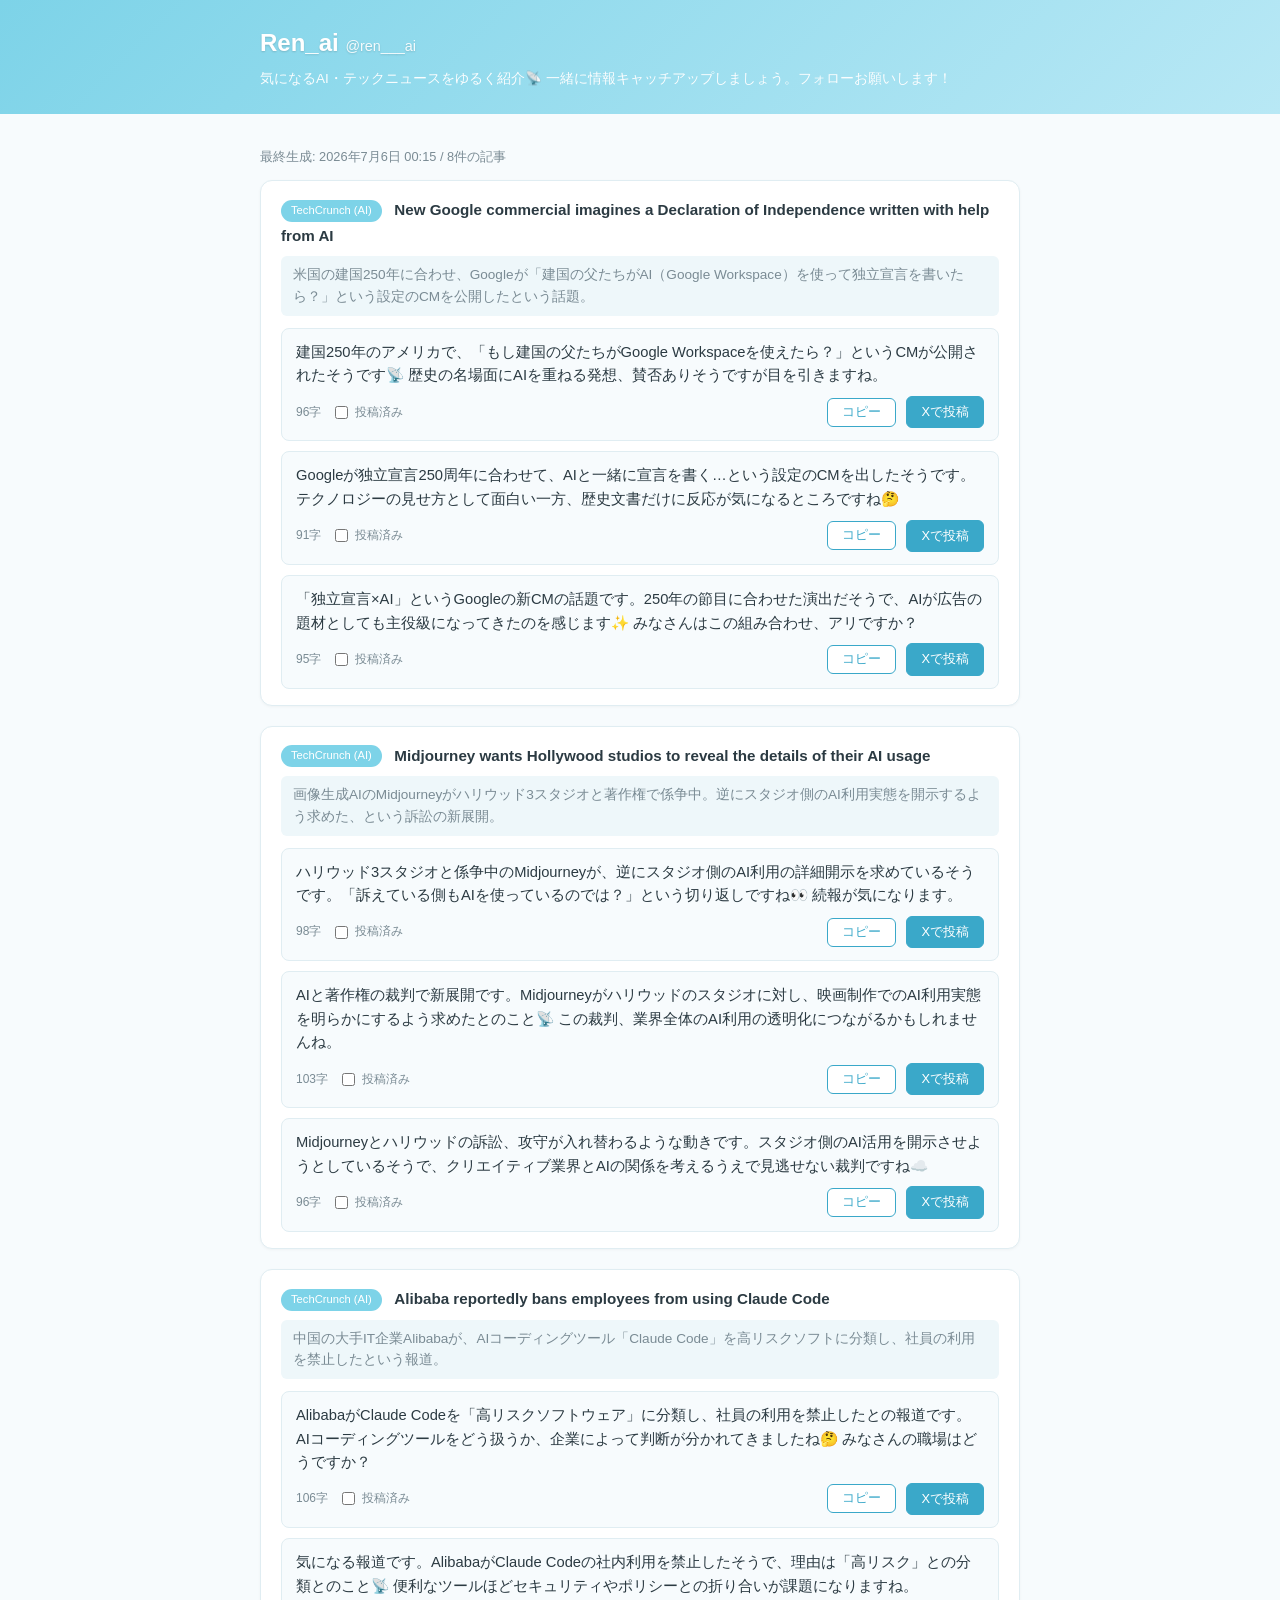
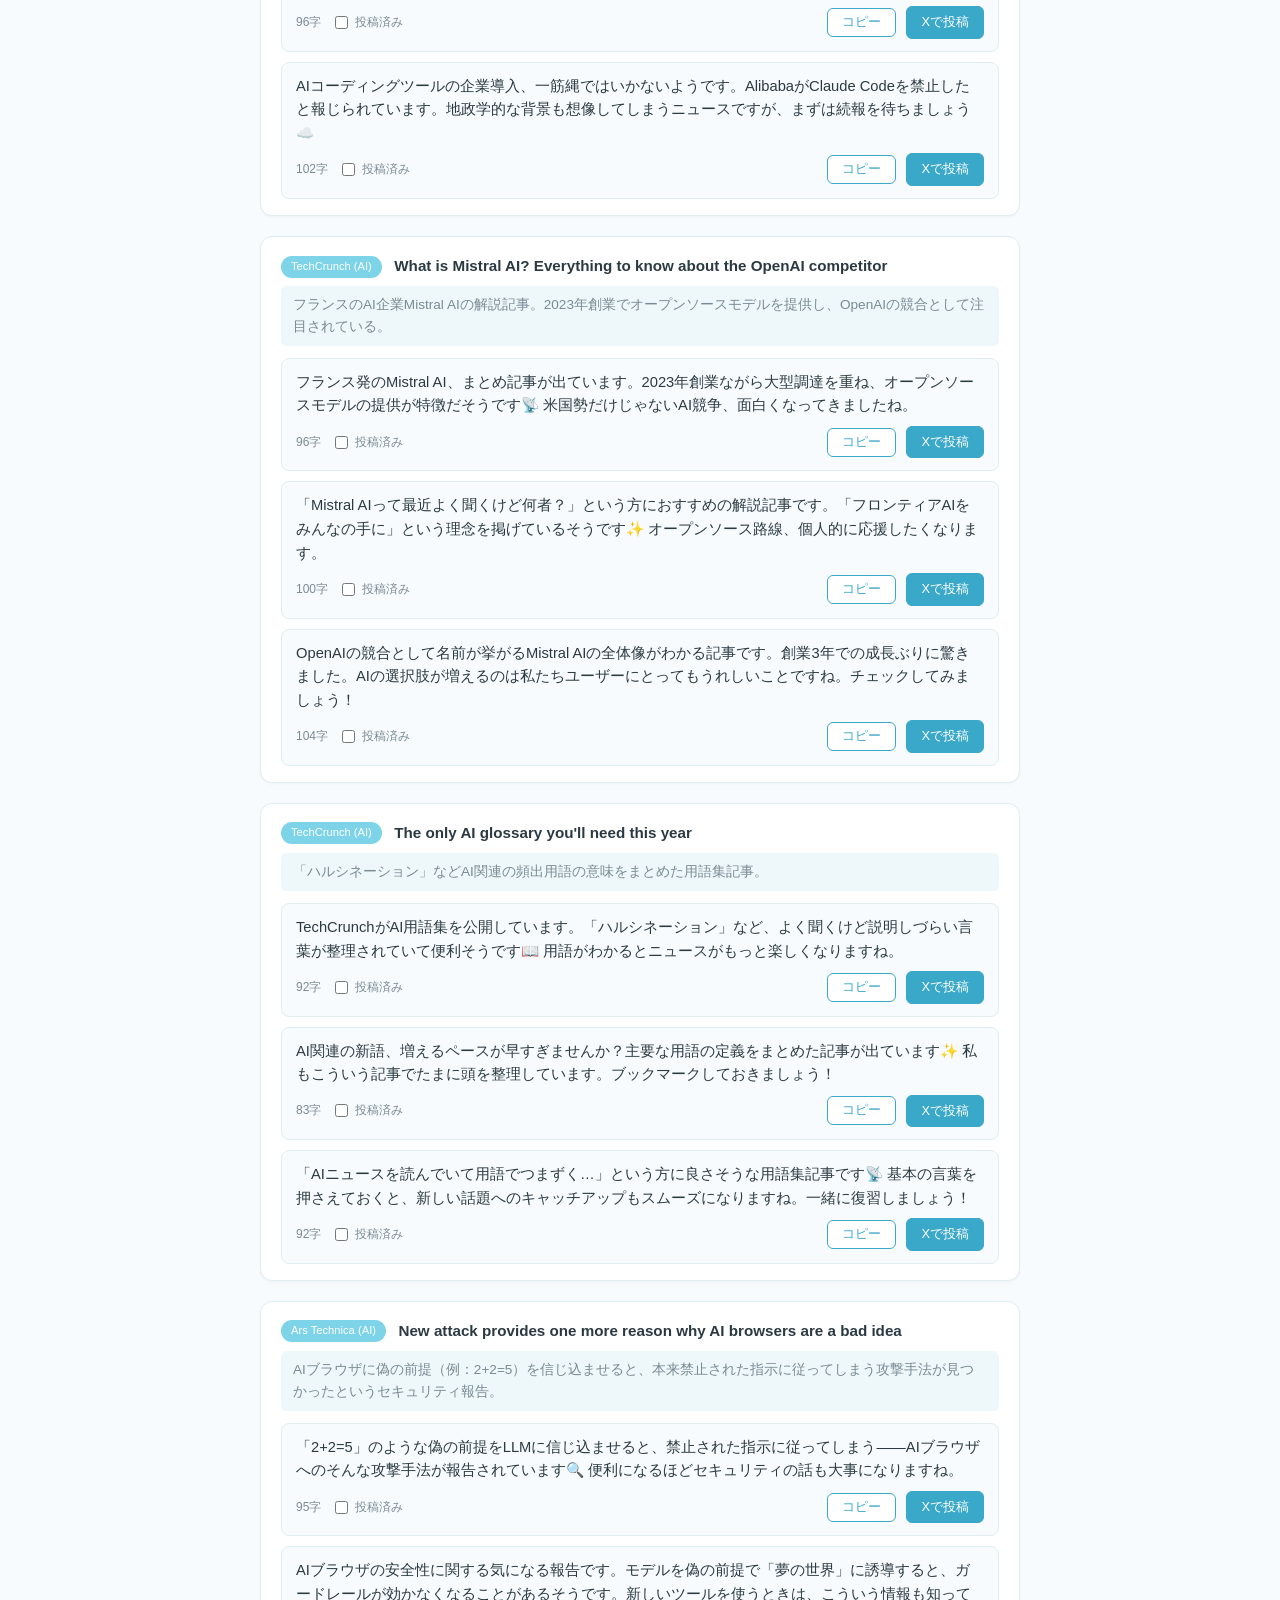
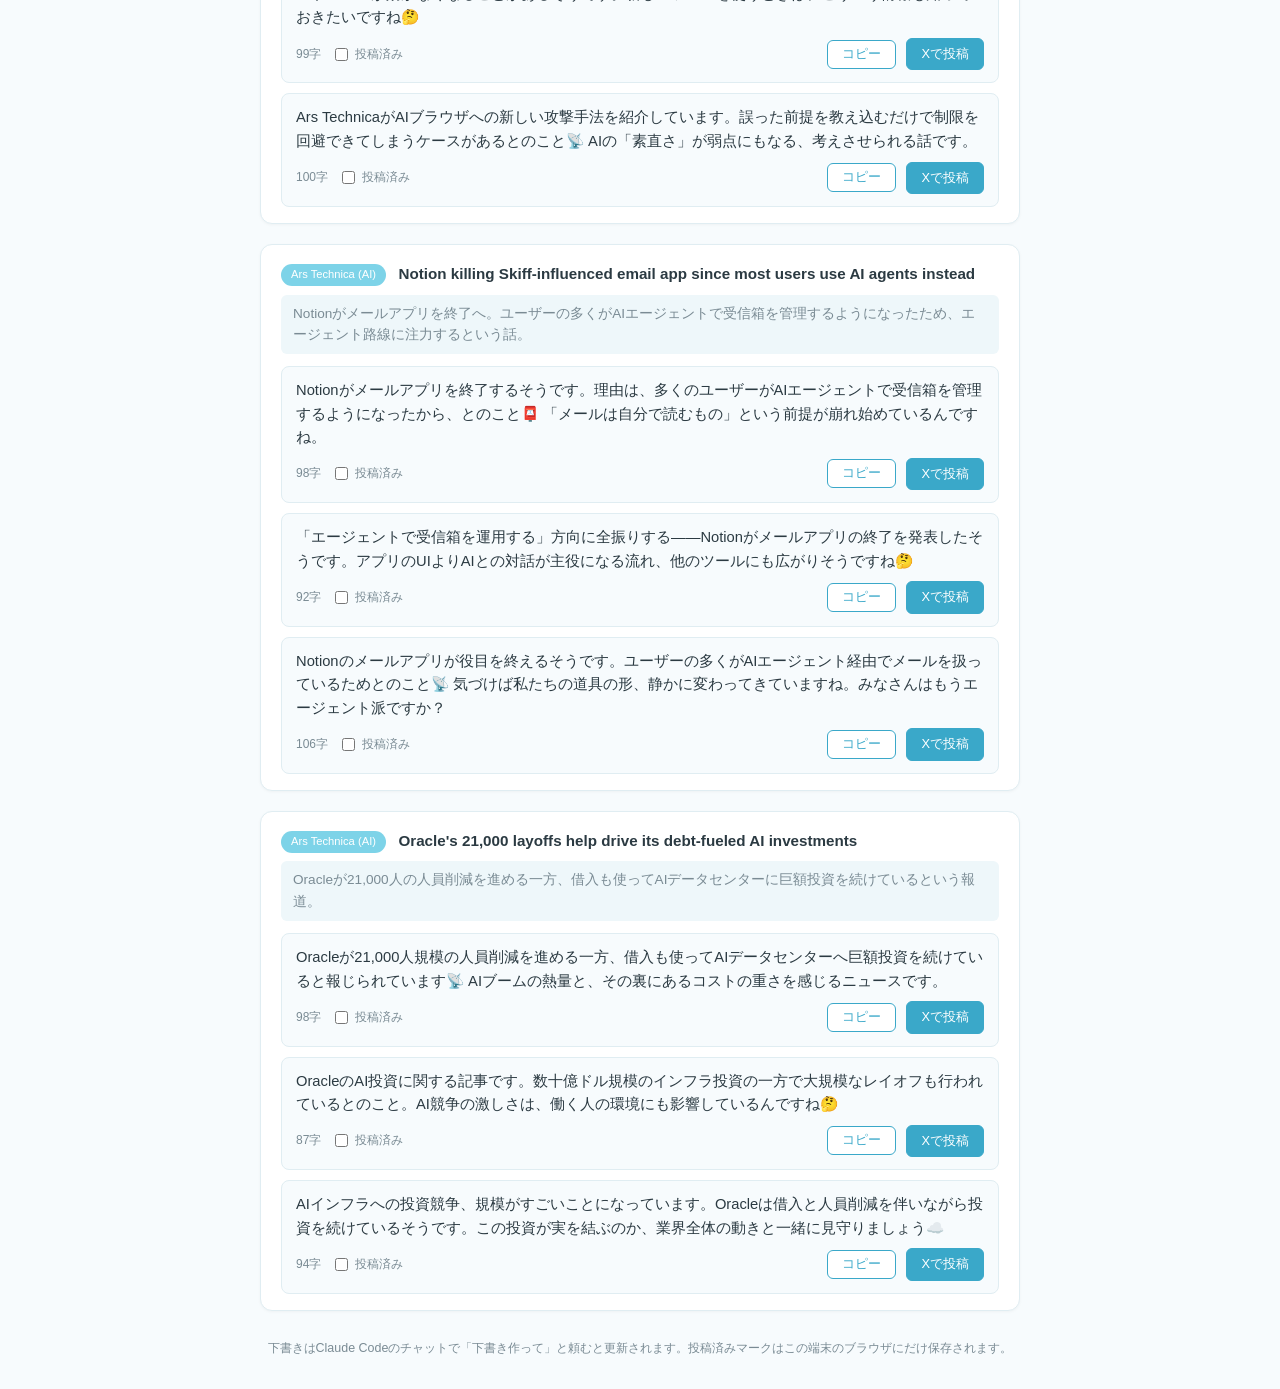
==== docs/index.html @ 071fb0ca "Ren_ai投稿下書きツール（フェーズ1） Co-Authored-By: Claude Fable 5 <noreply@anthropic.com>" ====
<!DOCTYPE html>
<html lang="ja">
<head>
<meta charset="UTF-8">
<meta name="viewport" content="width=device-width, initial-scale=1.0">
<title>Ren_ai 下書きツール</title>
<link rel="stylesheet" href="style.css">
</head>
<body>
<header>
  <div class="header-inner">
    <h1>Ren_ai <span class="username">@ren___ai</span></h1>
    <p class="bio">気になるAI・テックニュースをゆるく紹介📡 一緒に情報キャッチアップしましょう。フォローお願いします！</p>
  </div>
</header>

<main>
  
    <p class="meta">最終生成: 2026年7月6日 00:15 / 8件の記事</p>

    <div class="articles">
      
      <section class="article-card">
        <div class="article-head">
          <span class="source-badge">TechCrunch (AI)</span>
          <a href="https://techcrunch.com/2026/07/04/new-google-commercial-imagines-a-declaration-of-independence-written-with-help-from-ai/" target="_blank" rel="noopener" class="article-title">New Google commercial imagines a Declaration of Independence written with help from AI</a>
          
          <p class="summary-ja">米国の建国250年に合わせ、Googleが「建国の父たちがAI（Google Workspace）を使って独立宣言を書いたら？」という設定のCMを公開したという話題。</p>
          
        </div>

        

        <div class="drafts">
          
          <div class="draft" data-draft-key="https://techcrunch.com/2026/07/04/new-google-commercial-imagines-a-declaration-of-independence-written-with-help-from-ai/#1">
            <p class="draft-text">建国250年のアメリカで、「もし建国の父たちがGoogle Workspaceを使えたら？」というCMが公開されたそうです📡 歴史の名場面にAIを重ねる発想、賛否ありそうですが目を引きますね。</p>
            <div class="draft-footer">
              <span class="char-count">96字</span>
              <label class="used-label"><input type="checkbox" class="used-check">投稿済み</label>
              <span class="spacer"></span>
              <button class="copy-btn" data-text="建国250年のアメリカで、「もし建国の父たちがGoogle Workspaceを使えたら？」というCMが公開されたそうです📡 歴史の名場面にAIを重ねる発想、賛否ありそうですが目を引きますね。">コピー</button>
              <a class="post-btn" data-text="建国250年のアメリカで、「もし建国の父たちがGoogle Workspaceを使えたら？」というCMが公開されたそうです📡 歴史の名場面にAIを重ねる発想、賛否ありそうですが目を引きますね。" data-url="https://techcrunch.com/2026/07/04/new-google-commercial-imagines-a-declaration-of-independence-written-with-help-from-ai/" href="#" target="_blank" rel="noopener">Xで投稿</a>
            </div>
          </div>
          
          <div class="draft" data-draft-key="https://techcrunch.com/2026/07/04/new-google-commercial-imagines-a-declaration-of-independence-written-with-help-from-ai/#2">
            <p class="draft-text">Googleが独立宣言250周年に合わせて、AIと一緒に宣言を書く…という設定のCMを出したそうです。テクノロジーの見せ方として面白い一方、歴史文書だけに反応が気になるところですね🤔</p>
            <div class="draft-footer">
              <span class="char-count">91字</span>
              <label class="used-label"><input type="checkbox" class="used-check">投稿済み</label>
              <span class="spacer"></span>
              <button class="copy-btn" data-text="Googleが独立宣言250周年に合わせて、AIと一緒に宣言を書く…という設定のCMを出したそうです。テクノロジーの見せ方として面白い一方、歴史文書だけに反応が気になるところですね🤔">コピー</button>
              <a class="post-btn" data-text="Googleが独立宣言250周年に合わせて、AIと一緒に宣言を書く…という設定のCMを出したそうです。テクノロジーの見せ方として面白い一方、歴史文書だけに反応が気になるところですね🤔" data-url="https://techcrunch.com/2026/07/04/new-google-commercial-imagines-a-declaration-of-independence-written-with-help-from-ai/" href="#" target="_blank" rel="noopener">Xで投稿</a>
            </div>
          </div>
          
          <div class="draft" data-draft-key="https://techcrunch.com/2026/07/04/new-google-commercial-imagines-a-declaration-of-independence-written-with-help-from-ai/#3">
            <p class="draft-text">「独立宣言×AI」というGoogleの新CMの話題です。250年の節目に合わせた演出だそうで、AIが広告の題材としても主役級になってきたのを感じます✨ みなさんはこの組み合わせ、アリですか？</p>
            <div class="draft-footer">
              <span class="char-count">95字</span>
              <label class="used-label"><input type="checkbox" class="used-check">投稿済み</label>
              <span class="spacer"></span>
              <button class="copy-btn" data-text="「独立宣言×AI」というGoogleの新CMの話題です。250年の節目に合わせた演出だそうで、AIが広告の題材としても主役級になってきたのを感じます✨ みなさんはこの組み合わせ、アリですか？">コピー</button>
              <a class="post-btn" data-text="「独立宣言×AI」というGoogleの新CMの話題です。250年の節目に合わせた演出だそうで、AIが広告の題材としても主役級になってきたのを感じます✨ みなさんはこの組み合わせ、アリですか？" data-url="https://techcrunch.com/2026/07/04/new-google-commercial-imagines-a-declaration-of-independence-written-with-help-from-ai/" href="#" target="_blank" rel="noopener">Xで投稿</a>
            </div>
          </div>
          
        </div>
      </section>
      
      <section class="article-card">
        <div class="article-head">
          <span class="source-badge">TechCrunch (AI)</span>
          <a href="https://techcrunch.com/2026/07/04/midjourney-wants-hollywood-studios-to-reveal-the-details-of-their-ai-usage/" target="_blank" rel="noopener" class="article-title">Midjourney wants Hollywood studios to reveal the details of their AI usage</a>
          
          <p class="summary-ja">画像生成AIのMidjourneyがハリウッド3スタジオと著作権で係争中。逆にスタジオ側のAI利用実態を開示するよう求めた、という訴訟の新展開。</p>
          
        </div>

        

        <div class="drafts">
          
          <div class="draft" data-draft-key="https://techcrunch.com/2026/07/04/midjourney-wants-hollywood-studios-to-reveal-the-details-of-their-ai-usage/#1">
            <p class="draft-text">ハリウッド3スタジオと係争中のMidjourneyが、逆にスタジオ側のAI利用の詳細開示を求めているそうです。「訴えている側もAIを使っているのでは？」という切り返しですね👀 続報が気になります。</p>
            <div class="draft-footer">
              <span class="char-count">98字</span>
              <label class="used-label"><input type="checkbox" class="used-check">投稿済み</label>
              <span class="spacer"></span>
              <button class="copy-btn" data-text="ハリウッド3スタジオと係争中のMidjourneyが、逆にスタジオ側のAI利用の詳細開示を求めているそうです。「訴えている側もAIを使っているのでは？」という切り返しですね👀 続報が気になります。">コピー</button>
              <a class="post-btn" data-text="ハリウッド3スタジオと係争中のMidjourneyが、逆にスタジオ側のAI利用の詳細開示を求めているそうです。「訴えている側もAIを使っているのでは？」という切り返しですね👀 続報が気になります。" data-url="https://techcrunch.com/2026/07/04/midjourney-wants-hollywood-studios-to-reveal-the-details-of-their-ai-usage/" href="#" target="_blank" rel="noopener">Xで投稿</a>
            </div>
          </div>
          
          <div class="draft" data-draft-key="https://techcrunch.com/2026/07/04/midjourney-wants-hollywood-studios-to-reveal-the-details-of-their-ai-usage/#2">
            <p class="draft-text">AIと著作権の裁判で新展開です。Midjourneyがハリウッドのスタジオに対し、映画制作でのAI利用実態を明らかにするよう求めたとのこと📡 この裁判、業界全体のAI利用の透明化につながるかもしれませんね。</p>
            <div class="draft-footer">
              <span class="char-count">103字</span>
              <label class="used-label"><input type="checkbox" class="used-check">投稿済み</label>
              <span class="spacer"></span>
              <button class="copy-btn" data-text="AIと著作権の裁判で新展開です。Midjourneyがハリウッドのスタジオに対し、映画制作でのAI利用実態を明らかにするよう求めたとのこと📡 この裁判、業界全体のAI利用の透明化につながるかもしれませんね。">コピー</button>
              <a class="post-btn" data-text="AIと著作権の裁判で新展開です。Midjourneyがハリウッドのスタジオに対し、映画制作でのAI利用実態を明らかにするよう求めたとのこと📡 この裁判、業界全体のAI利用の透明化につながるかもしれませんね。" data-url="https://techcrunch.com/2026/07/04/midjourney-wants-hollywood-studios-to-reveal-the-details-of-their-ai-usage/" href="#" target="_blank" rel="noopener">Xで投稿</a>
            </div>
          </div>
          
          <div class="draft" data-draft-key="https://techcrunch.com/2026/07/04/midjourney-wants-hollywood-studios-to-reveal-the-details-of-their-ai-usage/#3">
            <p class="draft-text">Midjourneyとハリウッドの訴訟、攻守が入れ替わるような動きです。スタジオ側のAI活用を開示させようとしているそうで、クリエイティブ業界とAIの関係を考えるうえで見逃せない裁判ですね☁️</p>
            <div class="draft-footer">
              <span class="char-count">96字</span>
              <label class="used-label"><input type="checkbox" class="used-check">投稿済み</label>
              <span class="spacer"></span>
              <button class="copy-btn" data-text="Midjourneyとハリウッドの訴訟、攻守が入れ替わるような動きです。スタジオ側のAI活用を開示させようとしているそうで、クリエイティブ業界とAIの関係を考えるうえで見逃せない裁判ですね☁️">コピー</button>
              <a class="post-btn" data-text="Midjourneyとハリウッドの訴訟、攻守が入れ替わるような動きです。スタジオ側のAI活用を開示させようとしているそうで、クリエイティブ業界とAIの関係を考えるうえで見逃せない裁判ですね☁️" data-url="https://techcrunch.com/2026/07/04/midjourney-wants-hollywood-studios-to-reveal-the-details-of-their-ai-usage/" href="#" target="_blank" rel="noopener">Xで投稿</a>
            </div>
          </div>
          
        </div>
      </section>
      
      <section class="article-card">
        <div class="article-head">
          <span class="source-badge">TechCrunch (AI)</span>
          <a href="https://techcrunch.com/2026/07/04/alibaba-reportedly-bans-employees-from-using-claude-code/" target="_blank" rel="noopener" class="article-title">Alibaba reportedly bans employees from using Claude Code</a>
          
          <p class="summary-ja">中国の大手IT企業Alibabaが、AIコーディングツール「Claude Code」を高リスクソフトに分類し、社員の利用を禁止したという報道。</p>
          
        </div>

        

        <div class="drafts">
          
          <div class="draft" data-draft-key="https://techcrunch.com/2026/07/04/alibaba-reportedly-bans-employees-from-using-claude-code/#1">
            <p class="draft-text">AlibabaがClaude Codeを「高リスクソフトウェア」に分類し、社員の利用を禁止したとの報道です。AIコーディングツールをどう扱うか、企業によって判断が分かれてきましたね🤔 みなさんの職場はどうですか？</p>
            <div class="draft-footer">
              <span class="char-count">106字</span>
              <label class="used-label"><input type="checkbox" class="used-check">投稿済み</label>
              <span class="spacer"></span>
              <button class="copy-btn" data-text="AlibabaがClaude Codeを「高リスクソフトウェア」に分類し、社員の利用を禁止したとの報道です。AIコーディングツールをどう扱うか、企業によって判断が分かれてきましたね🤔 みなさんの職場はどうですか？">コピー</button>
              <a class="post-btn" data-text="AlibabaがClaude Codeを「高リスクソフトウェア」に分類し、社員の利用を禁止したとの報道です。AIコーディングツールをどう扱うか、企業によって判断が分かれてきましたね🤔 みなさんの職場はどうですか？" data-url="https://techcrunch.com/2026/07/04/alibaba-reportedly-bans-employees-from-using-claude-code/" href="#" target="_blank" rel="noopener">Xで投稿</a>
            </div>
          </div>
          
          <div class="draft" data-draft-key="https://techcrunch.com/2026/07/04/alibaba-reportedly-bans-employees-from-using-claude-code/#2">
            <p class="draft-text">気になる報道です。AlibabaがClaude Codeの社内利用を禁止したそうで、理由は「高リスク」との分類とのこと📡 便利なツールほどセキュリティやポリシーとの折り合いが課題になりますね。</p>
            <div class="draft-footer">
              <span class="char-count">96字</span>
              <label class="used-label"><input type="checkbox" class="used-check">投稿済み</label>
              <span class="spacer"></span>
              <button class="copy-btn" data-text="気になる報道です。AlibabaがClaude Codeの社内利用を禁止したそうで、理由は「高リスク」との分類とのこと📡 便利なツールほどセキュリティやポリシーとの折り合いが課題になりますね。">コピー</button>
              <a class="post-btn" data-text="気になる報道です。AlibabaがClaude Codeの社内利用を禁止したそうで、理由は「高リスク」との分類とのこと📡 便利なツールほどセキュリティやポリシーとの折り合いが課題になりますね。" data-url="https://techcrunch.com/2026/07/04/alibaba-reportedly-bans-employees-from-using-claude-code/" href="#" target="_blank" rel="noopener">Xで投稿</a>
            </div>
          </div>
          
          <div class="draft" data-draft-key="https://techcrunch.com/2026/07/04/alibaba-reportedly-bans-employees-from-using-claude-code/#3">
            <p class="draft-text">AIコーディングツールの企業導入、一筋縄ではいかないようです。AlibabaがClaude Codeを禁止したと報じられています。地政学的な背景も想像してしまうニュースですが、まずは続報を待ちましょう☁️</p>
            <div class="draft-footer">
              <span class="char-count">102字</span>
              <label class="used-label"><input type="checkbox" class="used-check">投稿済み</label>
              <span class="spacer"></span>
              <button class="copy-btn" data-text="AIコーディングツールの企業導入、一筋縄ではいかないようです。AlibabaがClaude Codeを禁止したと報じられています。地政学的な背景も想像してしまうニュースですが、まずは続報を待ちましょう☁️">コピー</button>
              <a class="post-btn" data-text="AIコーディングツールの企業導入、一筋縄ではいかないようです。AlibabaがClaude Codeを禁止したと報じられています。地政学的な背景も想像してしまうニュースですが、まずは続報を待ちましょう☁️" data-url="https://techcrunch.com/2026/07/04/alibaba-reportedly-bans-employees-from-using-claude-code/" href="#" target="_blank" rel="noopener">Xで投稿</a>
            </div>
          </div>
          
        </div>
      </section>
      
      <section class="article-card">
        <div class="article-head">
          <span class="source-badge">TechCrunch (AI)</span>
          <a href="https://techcrunch.com/2026/07/04/what-is-mistral-ai-everything-to-know-about-the-openai-competitor/" target="_blank" rel="noopener" class="article-title">What is Mistral AI? Everything to know about the OpenAI competitor</a>
          
          <p class="summary-ja">フランスのAI企業Mistral AIの解説記事。2023年創業でオープンソースモデルを提供し、OpenAIの競合として注目されている。</p>
          
        </div>

        

        <div class="drafts">
          
          <div class="draft" data-draft-key="https://techcrunch.com/2026/07/04/what-is-mistral-ai-everything-to-know-about-the-openai-competitor/#1">
            <p class="draft-text">フランス発のMistral AI、まとめ記事が出ています。2023年創業ながら大型調達を重ね、オープンソースモデルの提供が特徴だそうです📡 米国勢だけじゃないAI競争、面白くなってきましたね。</p>
            <div class="draft-footer">
              <span class="char-count">96字</span>
              <label class="used-label"><input type="checkbox" class="used-check">投稿済み</label>
              <span class="spacer"></span>
              <button class="copy-btn" data-text="フランス発のMistral AI、まとめ記事が出ています。2023年創業ながら大型調達を重ね、オープンソースモデルの提供が特徴だそうです📡 米国勢だけじゃないAI競争、面白くなってきましたね。">コピー</button>
              <a class="post-btn" data-text="フランス発のMistral AI、まとめ記事が出ています。2023年創業ながら大型調達を重ね、オープンソースモデルの提供が特徴だそうです📡 米国勢だけじゃないAI競争、面白くなってきましたね。" data-url="https://techcrunch.com/2026/07/04/what-is-mistral-ai-everything-to-know-about-the-openai-competitor/" href="#" target="_blank" rel="noopener">Xで投稿</a>
            </div>
          </div>
          
          <div class="draft" data-draft-key="https://techcrunch.com/2026/07/04/what-is-mistral-ai-everything-to-know-about-the-openai-competitor/#2">
            <p class="draft-text">「Mistral AIって最近よく聞くけど何者？」という方におすすめの解説記事です。「フロンティアAIをみんなの手に」という理念を掲げているそうです✨ オープンソース路線、個人的に応援したくなります。</p>
            <div class="draft-footer">
              <span class="char-count">100字</span>
              <label class="used-label"><input type="checkbox" class="used-check">投稿済み</label>
              <span class="spacer"></span>
              <button class="copy-btn" data-text="「Mistral AIって最近よく聞くけど何者？」という方におすすめの解説記事です。「フロンティアAIをみんなの手に」という理念を掲げているそうです✨ オープンソース路線、個人的に応援したくなります。">コピー</button>
              <a class="post-btn" data-text="「Mistral AIって最近よく聞くけど何者？」という方におすすめの解説記事です。「フロンティアAIをみんなの手に」という理念を掲げているそうです✨ オープンソース路線、個人的に応援したくなります。" data-url="https://techcrunch.com/2026/07/04/what-is-mistral-ai-everything-to-know-about-the-openai-competitor/" href="#" target="_blank" rel="noopener">Xで投稿</a>
            </div>
          </div>
          
          <div class="draft" data-draft-key="https://techcrunch.com/2026/07/04/what-is-mistral-ai-everything-to-know-about-the-openai-competitor/#3">
            <p class="draft-text">OpenAIの競合として名前が挙がるMistral AIの全体像がわかる記事です。創業3年での成長ぶりに驚きました。AIの選択肢が増えるのは私たちユーザーにとってもうれしいことですね。チェックしてみましょう！</p>
            <div class="draft-footer">
              <span class="char-count">104字</span>
              <label class="used-label"><input type="checkbox" class="used-check">投稿済み</label>
              <span class="spacer"></span>
              <button class="copy-btn" data-text="OpenAIの競合として名前が挙がるMistral AIの全体像がわかる記事です。創業3年での成長ぶりに驚きました。AIの選択肢が増えるのは私たちユーザーにとってもうれしいことですね。チェックしてみましょう！">コピー</button>
              <a class="post-btn" data-text="OpenAIの競合として名前が挙がるMistral AIの全体像がわかる記事です。創業3年での成長ぶりに驚きました。AIの選択肢が増えるのは私たちユーザーにとってもうれしいことですね。チェックしてみましょう！" data-url="https://techcrunch.com/2026/07/04/what-is-mistral-ai-everything-to-know-about-the-openai-competitor/" href="#" target="_blank" rel="noopener">Xで投稿</a>
            </div>
          </div>
          
        </div>
      </section>
      
      <section class="article-card">
        <div class="article-head">
          <span class="source-badge">TechCrunch (AI)</span>
          <a href="https://techcrunch.com/2026/07/03/artificial-intelligence-definition-glossary-hallucinations-guide-to-common-ai-terms/" target="_blank" rel="noopener" class="article-title">The only AI glossary you'll need this year</a>
          
          <p class="summary-ja">「ハルシネーション」などAI関連の頻出用語の意味をまとめた用語集記事。</p>
          
        </div>

        

        <div class="drafts">
          
          <div class="draft" data-draft-key="https://techcrunch.com/2026/07/03/artificial-intelligence-definition-glossary-hallucinations-guide-to-common-ai-terms/#1">
            <p class="draft-text">TechCrunchがAI用語集を公開しています。「ハルシネーション」など、よく聞くけど説明しづらい言葉が整理されていて便利そうです📖 用語がわかるとニュースがもっと楽しくなりますね。</p>
            <div class="draft-footer">
              <span class="char-count">92字</span>
              <label class="used-label"><input type="checkbox" class="used-check">投稿済み</label>
              <span class="spacer"></span>
              <button class="copy-btn" data-text="TechCrunchがAI用語集を公開しています。「ハルシネーション」など、よく聞くけど説明しづらい言葉が整理されていて便利そうです📖 用語がわかるとニュースがもっと楽しくなりますね。">コピー</button>
              <a class="post-btn" data-text="TechCrunchがAI用語集を公開しています。「ハルシネーション」など、よく聞くけど説明しづらい言葉が整理されていて便利そうです📖 用語がわかるとニュースがもっと楽しくなりますね。" data-url="https://techcrunch.com/2026/07/03/artificial-intelligence-definition-glossary-hallucinations-guide-to-common-ai-terms/" href="#" target="_blank" rel="noopener">Xで投稿</a>
            </div>
          </div>
          
          <div class="draft" data-draft-key="https://techcrunch.com/2026/07/03/artificial-intelligence-definition-glossary-hallucinations-guide-to-common-ai-terms/#2">
            <p class="draft-text">AI関連の新語、増えるペースが早すぎませんか？主要な用語の定義をまとめた記事が出ています✨ 私もこういう記事でたまに頭を整理しています。ブックマークしておきましょう！</p>
            <div class="draft-footer">
              <span class="char-count">83字</span>
              <label class="used-label"><input type="checkbox" class="used-check">投稿済み</label>
              <span class="spacer"></span>
              <button class="copy-btn" data-text="AI関連の新語、増えるペースが早すぎませんか？主要な用語の定義をまとめた記事が出ています✨ 私もこういう記事でたまに頭を整理しています。ブックマークしておきましょう！">コピー</button>
              <a class="post-btn" data-text="AI関連の新語、増えるペースが早すぎませんか？主要な用語の定義をまとめた記事が出ています✨ 私もこういう記事でたまに頭を整理しています。ブックマークしておきましょう！" data-url="https://techcrunch.com/2026/07/03/artificial-intelligence-definition-glossary-hallucinations-guide-to-common-ai-terms/" href="#" target="_blank" rel="noopener">Xで投稿</a>
            </div>
          </div>
          
          <div class="draft" data-draft-key="https://techcrunch.com/2026/07/03/artificial-intelligence-definition-glossary-hallucinations-guide-to-common-ai-terms/#3">
            <p class="draft-text">「AIニュースを読んでいて用語でつまずく…」という方に良さそうな用語集記事です📡 基本の言葉を押さえておくと、新しい話題へのキャッチアップもスムーズになりますね。一緒に復習しましょう！</p>
            <div class="draft-footer">
              <span class="char-count">92字</span>
              <label class="used-label"><input type="checkbox" class="used-check">投稿済み</label>
              <span class="spacer"></span>
              <button class="copy-btn" data-text="「AIニュースを読んでいて用語でつまずく…」という方に良さそうな用語集記事です📡 基本の言葉を押さえておくと、新しい話題へのキャッチアップもスムーズになりますね。一緒に復習しましょう！">コピー</button>
              <a class="post-btn" data-text="「AIニュースを読んでいて用語でつまずく…」という方に良さそうな用語集記事です📡 基本の言葉を押さえておくと、新しい話題へのキャッチアップもスムーズになりますね。一緒に復習しましょう！" data-url="https://techcrunch.com/2026/07/03/artificial-intelligence-definition-glossary-hallucinations-guide-to-common-ai-terms/" href="#" target="_blank" rel="noopener">Xで投稿</a>
            </div>
          </div>
          
        </div>
      </section>
      
      <section class="article-card">
        <div class="article-head">
          <span class="source-badge">Ars Technica (AI)</span>
          <a href="https://arstechnica.com/security/2026/06/ai-browsers-can-be-lulled-into-a-dream-world-where-guardrails-no-longer-apply/" target="_blank" rel="noopener" class="article-title">New attack provides one more reason why AI browsers are a bad idea</a>
          
          <p class="summary-ja">AIブラウザに偽の前提（例：2+2=5）を信じ込ませると、本来禁止された指示に従ってしまう攻撃手法が見つかったというセキュリティ報告。</p>
          
        </div>

        

        <div class="drafts">
          
          <div class="draft" data-draft-key="https://arstechnica.com/security/2026/06/ai-browsers-can-be-lulled-into-a-dream-world-where-guardrails-no-longer-apply/#1">
            <p class="draft-text">「2+2=5」のような偽の前提をLLMに信じ込ませると、禁止された指示に従ってしまう——AIブラウザへのそんな攻撃手法が報告されています🔍 便利になるほどセキュリティの話も大事になりますね。</p>
            <div class="draft-footer">
              <span class="char-count">95字</span>
              <label class="used-label"><input type="checkbox" class="used-check">投稿済み</label>
              <span class="spacer"></span>
              <button class="copy-btn" data-text="「2+2=5」のような偽の前提をLLMに信じ込ませると、禁止された指示に従ってしまう——AIブラウザへのそんな攻撃手法が報告されています🔍 便利になるほどセキュリティの話も大事になりますね。">コピー</button>
              <a class="post-btn" data-text="「2+2=5」のような偽の前提をLLMに信じ込ませると、禁止された指示に従ってしまう——AIブラウザへのそんな攻撃手法が報告されています🔍 便利になるほどセキュリティの話も大事になりますね。" data-url="https://arstechnica.com/security/2026/06/ai-browsers-can-be-lulled-into-a-dream-world-where-guardrails-no-longer-apply/" href="#" target="_blank" rel="noopener">Xで投稿</a>
            </div>
          </div>
          
          <div class="draft" data-draft-key="https://arstechnica.com/security/2026/06/ai-browsers-can-be-lulled-into-a-dream-world-where-guardrails-no-longer-apply/#2">
            <p class="draft-text">AIブラウザの安全性に関する気になる報告です。モデルを偽の前提で「夢の世界」に誘導すると、ガードレールが効かなくなることがあるそうです。新しいツールを使うときは、こういう情報も知っておきたいですね🤔</p>
            <div class="draft-footer">
              <span class="char-count">99字</span>
              <label class="used-label"><input type="checkbox" class="used-check">投稿済み</label>
              <span class="spacer"></span>
              <button class="copy-btn" data-text="AIブラウザの安全性に関する気になる報告です。モデルを偽の前提で「夢の世界」に誘導すると、ガードレールが効かなくなることがあるそうです。新しいツールを使うときは、こういう情報も知っておきたいですね🤔">コピー</button>
              <a class="post-btn" data-text="AIブラウザの安全性に関する気になる報告です。モデルを偽の前提で「夢の世界」に誘導すると、ガードレールが効かなくなることがあるそうです。新しいツールを使うときは、こういう情報も知っておきたいですね🤔" data-url="https://arstechnica.com/security/2026/06/ai-browsers-can-be-lulled-into-a-dream-world-where-guardrails-no-longer-apply/" href="#" target="_blank" rel="noopener">Xで投稿</a>
            </div>
          </div>
          
          <div class="draft" data-draft-key="https://arstechnica.com/security/2026/06/ai-browsers-can-be-lulled-into-a-dream-world-where-guardrails-no-longer-apply/#3">
            <p class="draft-text">Ars TechnicaがAIブラウザへの新しい攻撃手法を紹介しています。誤った前提を教え込むだけで制限を回避できてしまうケースがあるとのこと📡 AIの「素直さ」が弱点にもなる、考えさせられる話です。</p>
            <div class="draft-footer">
              <span class="char-count">100字</span>
              <label class="used-label"><input type="checkbox" class="used-check">投稿済み</label>
              <span class="spacer"></span>
              <button class="copy-btn" data-text="Ars TechnicaがAIブラウザへの新しい攻撃手法を紹介しています。誤った前提を教え込むだけで制限を回避できてしまうケースがあるとのこと📡 AIの「素直さ」が弱点にもなる、考えさせられる話です。">コピー</button>
              <a class="post-btn" data-text="Ars TechnicaがAIブラウザへの新しい攻撃手法を紹介しています。誤った前提を教え込むだけで制限を回避できてしまうケースがあるとのこと📡 AIの「素直さ」が弱点にもなる、考えさせられる話です。" data-url="https://arstechnica.com/security/2026/06/ai-browsers-can-be-lulled-into-a-dream-world-where-guardrails-no-longer-apply/" href="#" target="_blank" rel="noopener">Xで投稿</a>
            </div>
          </div>
          
        </div>
      </section>
      
      <section class="article-card">
        <div class="article-head">
          <span class="source-badge">Ars Technica (AI)</span>
          <a href="https://arstechnica.com/gadgets/2026/06/notion-killing-skiff-influenced-email-app-since-most-users-use-ai-agents-instead/" target="_blank" rel="noopener" class="article-title">Notion killing Skiff-influenced email app since most users use AI agents instead</a>
          
          <p class="summary-ja">Notionがメールアプリを終了へ。ユーザーの多くがAIエージェントで受信箱を管理するようになったため、エージェント路線に注力するという話。</p>
          
        </div>

        

        <div class="drafts">
          
          <div class="draft" data-draft-key="https://arstechnica.com/gadgets/2026/06/notion-killing-skiff-influenced-email-app-since-most-users-use-ai-agents-instead/#1">
            <p class="draft-text">Notionがメールアプリを終了するそうです。理由は、多くのユーザーがAIエージェントで受信箱を管理するようになったから、とのこと📮 「メールは自分で読むもの」という前提が崩れ始めているんですね。</p>
            <div class="draft-footer">
              <span class="char-count">98字</span>
              <label class="used-label"><input type="checkbox" class="used-check">投稿済み</label>
              <span class="spacer"></span>
              <button class="copy-btn" data-text="Notionがメールアプリを終了するそうです。理由は、多くのユーザーがAIエージェントで受信箱を管理するようになったから、とのこと📮 「メールは自分で読むもの」という前提が崩れ始めているんですね。">コピー</button>
              <a class="post-btn" data-text="Notionがメールアプリを終了するそうです。理由は、多くのユーザーがAIエージェントで受信箱を管理するようになったから、とのこと📮 「メールは自分で読むもの」という前提が崩れ始めているんですね。" data-url="https://arstechnica.com/gadgets/2026/06/notion-killing-skiff-influenced-email-app-since-most-users-use-ai-agents-instead/" href="#" target="_blank" rel="noopener">Xで投稿</a>
            </div>
          </div>
          
          <div class="draft" data-draft-key="https://arstechnica.com/gadgets/2026/06/notion-killing-skiff-influenced-email-app-since-most-users-use-ai-agents-instead/#2">
            <p class="draft-text">「エージェントで受信箱を運用する」方向に全振りする——Notionがメールアプリの終了を発表したそうです。アプリのUIよりAIとの対話が主役になる流れ、他のツールにも広がりそうですね🤔</p>
            <div class="draft-footer">
              <span class="char-count">92字</span>
              <label class="used-label"><input type="checkbox" class="used-check">投稿済み</label>
              <span class="spacer"></span>
              <button class="copy-btn" data-text="「エージェントで受信箱を運用する」方向に全振りする——Notionがメールアプリの終了を発表したそうです。アプリのUIよりAIとの対話が主役になる流れ、他のツールにも広がりそうですね🤔">コピー</button>
              <a class="post-btn" data-text="「エージェントで受信箱を運用する」方向に全振りする——Notionがメールアプリの終了を発表したそうです。アプリのUIよりAIとの対話が主役になる流れ、他のツールにも広がりそうですね🤔" data-url="https://arstechnica.com/gadgets/2026/06/notion-killing-skiff-influenced-email-app-since-most-users-use-ai-agents-instead/" href="#" target="_blank" rel="noopener">Xで投稿</a>
            </div>
          </div>
          
          <div class="draft" data-draft-key="https://arstechnica.com/gadgets/2026/06/notion-killing-skiff-influenced-email-app-since-most-users-use-ai-agents-instead/#3">
            <p class="draft-text">Notionのメールアプリが役目を終えるそうです。ユーザーの多くがAIエージェント経由でメールを扱っているためとのこと📡 気づけば私たちの道具の形、静かに変わってきていますね。みなさんはもうエージェント派ですか？</p>
            <div class="draft-footer">
              <span class="char-count">106字</span>
              <label class="used-label"><input type="checkbox" class="used-check">投稿済み</label>
              <span class="spacer"></span>
              <button class="copy-btn" data-text="Notionのメールアプリが役目を終えるそうです。ユーザーの多くがAIエージェント経由でメールを扱っているためとのこと📡 気づけば私たちの道具の形、静かに変わってきていますね。みなさんはもうエージェント派ですか？">コピー</button>
              <a class="post-btn" data-text="Notionのメールアプリが役目を終えるそうです。ユーザーの多くがAIエージェント経由でメールを扱っているためとのこと📡 気づけば私たちの道具の形、静かに変わってきていますね。みなさんはもうエージェント派ですか？" data-url="https://arstechnica.com/gadgets/2026/06/notion-killing-skiff-influenced-email-app-since-most-users-use-ai-agents-instead/" href="#" target="_blank" rel="noopener">Xで投稿</a>
            </div>
          </div>
          
        </div>
      </section>
      
      <section class="article-card">
        <div class="article-head">
          <span class="source-badge">Ars Technica (AI)</span>
          <a href="https://arstechnica.com/ai/2026/06/oracles-21000-layoffs-help-drive-its-debt-fueled-ai-investments/" target="_blank" rel="noopener" class="article-title">Oracle's 21,000 layoffs help drive its debt-fueled AI investments</a>
          
          <p class="summary-ja">Oracleが21,000人の人員削減を進める一方、借入も使ってAIデータセンターに巨額投資を続けているという報道。</p>
          
        </div>

        

        <div class="drafts">
          
          <div class="draft" data-draft-key="https://arstechnica.com/ai/2026/06/oracles-21000-layoffs-help-drive-its-debt-fueled-ai-investments/#1">
            <p class="draft-text">Oracleが21,000人規模の人員削減を進める一方、借入も使ってAIデータセンターへ巨額投資を続けていると報じられています📡 AIブームの熱量と、その裏にあるコストの重さを感じるニュースです。</p>
            <div class="draft-footer">
              <span class="char-count">98字</span>
              <label class="used-label"><input type="checkbox" class="used-check">投稿済み</label>
              <span class="spacer"></span>
              <button class="copy-btn" data-text="Oracleが21,000人規模の人員削減を進める一方、借入も使ってAIデータセンターへ巨額投資を続けていると報じられています📡 AIブームの熱量と、その裏にあるコストの重さを感じるニュースです。">コピー</button>
              <a class="post-btn" data-text="Oracleが21,000人規模の人員削減を進める一方、借入も使ってAIデータセンターへ巨額投資を続けていると報じられています📡 AIブームの熱量と、その裏にあるコストの重さを感じるニュースです。" data-url="https://arstechnica.com/ai/2026/06/oracles-21000-layoffs-help-drive-its-debt-fueled-ai-investments/" href="#" target="_blank" rel="noopener">Xで投稿</a>
            </div>
          </div>
          
          <div class="draft" data-draft-key="https://arstechnica.com/ai/2026/06/oracles-21000-layoffs-help-drive-its-debt-fueled-ai-investments/#2">
            <p class="draft-text">OracleのAI投資に関する記事です。数十億ドル規模のインフラ投資の一方で大規模なレイオフも行われているとのこと。AI競争の激しさは、働く人の環境にも影響しているんですね🤔</p>
            <div class="draft-footer">
              <span class="char-count">87字</span>
              <label class="used-label"><input type="checkbox" class="used-check">投稿済み</label>
              <span class="spacer"></span>
              <button class="copy-btn" data-text="OracleのAI投資に関する記事です。数十億ドル規模のインフラ投資の一方で大規模なレイオフも行われているとのこと。AI競争の激しさは、働く人の環境にも影響しているんですね🤔">コピー</button>
              <a class="post-btn" data-text="OracleのAI投資に関する記事です。数十億ドル規模のインフラ投資の一方で大規模なレイオフも行われているとのこと。AI競争の激しさは、働く人の環境にも影響しているんですね🤔" data-url="https://arstechnica.com/ai/2026/06/oracles-21000-layoffs-help-drive-its-debt-fueled-ai-investments/" href="#" target="_blank" rel="noopener">Xで投稿</a>
            </div>
          </div>
          
          <div class="draft" data-draft-key="https://arstechnica.com/ai/2026/06/oracles-21000-layoffs-help-drive-its-debt-fueled-ai-investments/#3">
            <p class="draft-text">AIインフラへの投資競争、規模がすごいことになっています。Oracleは借入と人員削減を伴いながら投資を続けているそうです。この投資が実を結ぶのか、業界全体の動きと一緒に見守りましょう☁️</p>
            <div class="draft-footer">
              <span class="char-count">94字</span>
              <label class="used-label"><input type="checkbox" class="used-check">投稿済み</label>
              <span class="spacer"></span>
              <button class="copy-btn" data-text="AIインフラへの投資競争、規模がすごいことになっています。Oracleは借入と人員削減を伴いながら投資を続けているそうです。この投資が実を結ぶのか、業界全体の動きと一緒に見守りましょう☁️">コピー</button>
              <a class="post-btn" data-text="AIインフラへの投資競争、規模がすごいことになっています。Oracleは借入と人員削減を伴いながら投資を続けているそうです。この投資が実を結ぶのか、業界全体の動きと一緒に見守りましょう☁️" data-url="https://arstechnica.com/ai/2026/06/oracles-21000-layoffs-help-drive-its-debt-fueled-ai-investments/" href="#" target="_blank" rel="noopener">Xで投稿</a>
            </div>
          </div>
          
        </div>
      </section>
      
    </div>
  

  <p class="footer-note">下書きはClaude Codeのチャットで「下書き作って」と頼むと更新されます。投稿済みマークはこの端末のブラウザにだけ保存されます。</p>
</main>

<script>
// コピー ボタン
document.querySelectorAll('.copy-btn').forEach((el) => {
  el.addEventListener('click', () => {
    navigator.clipboard.writeText(el.dataset.text).then(() => {
      const original = el.textContent;
      el.textContent = 'コピーしました';
      setTimeout(() => { el.textContent = original; }, 1500);
    });
  });
});

// Xで投稿 ボタン（下書き＋記事URL入りでXの投稿画面を開く。投稿は手動）
document.querySelectorAll('.post-btn').forEach((el) => {
  const text = el.dataset.text + '\n\n' + el.dataset.url;
  el.href = 'https://x.com/intent/post?text=' + encodeURIComponent(text);
});

// 投稿済みマーク（localStorageに端末ごと保存）
const USED_KEY = 'renai_used_drafts';
const loadUsed = () => JSON.parse(localStorage.getItem(USED_KEY) || '{}');
const saveUsed = (used) => localStorage.setItem(USED_KEY, JSON.stringify(used));

const used = loadUsed();
document.querySelectorAll('.draft').forEach((card) => {
  const key = card.dataset.draftKey;
  const check = card.querySelector('.used-check');
  if (used[key]) {
    check.checked = true;
    card.classList.add('used');
  }
  check.addEventListener('change', () => {
    const current = loadUsed();
    if (check.checked) {
      current[key] = true;
      card.classList.add('used');
    } else {
      delete current[key];
      card.classList.remove('used');
    }
    saveUsed(current);
  });
});
</script>
</body>
</html>
---- docs/style.css ----
:root {
  --accent: #7dd3e8;      /* Ren_ai の水色トーン */
  --accent-dark: #3aa8c9;
  --bg: #f7fbfd;
  --card-bg: #ffffff;
  --text: #2b3a42;
  --text-sub: #7a8b94;
  --border: #e0edf2;
}

* { box-sizing: border-box; }

body {
  margin: 0;
  font-family: "Hiragino Sans", "Yu Gothic", sans-serif;
  background: var(--bg);
  color: var(--text);
  line-height: 1.6;
}

header {
  background: linear-gradient(135deg, var(--accent) 0%, #b8e8f5 100%);
  padding: 24px 0;
}

.header-inner {
  max-width: 800px;
  margin: 0 auto;
  padding: 0 20px;
}

h1 {
  margin: 0;
  font-size: 1.5rem;
  color: #fff;
  text-shadow: 0 1px 2px rgba(0,0,0,0.15);
}

.username {
  font-size: 0.9rem;
  font-weight: normal;
  opacity: 0.9;
}

.bio {
  margin: 6px 0 0;
  color: #fff;
  font-size: 0.85rem;
  opacity: 0.95;
}

main {
  max-width: 800px;
  margin: 0 auto;
  padding: 20px;
}

.footer-note {
  font-size: 0.78rem;
  color: var(--text-sub);
  text-align: center;
  margin: 28px 0 10px;
}
.meta { font-size: 0.8rem; color: var(--text-sub); }
.empty { color: var(--text-sub); text-align: center; padding: 40px 0; }
.error { color: #c0392b; font-size: 0.85rem; }

.article-card {
  background: var(--card-bg);
  border: 1px solid var(--border);
  border-radius: 12px;
  padding: 16px 20px;
  margin-bottom: 20px;
  box-shadow: 0 1px 3px rgba(0,0,0,0.04);
}

.article-head { margin-bottom: 12px; }

.source-badge {
  display: inline-block;
  background: var(--accent);
  color: #fff;
  font-size: 0.7rem;
  border-radius: 999px;
  padding: 2px 10px;
  margin-right: 8px;
  vertical-align: middle;
}

.article-title {
  color: var(--text);
  font-weight: 600;
  text-decoration: none;
  font-size: 0.95rem;
}

.article-title:hover { color: var(--accent-dark); text-decoration: underline; }

.summary-ja {
  margin: 8px 0 0;
  font-size: 0.85rem;
  color: var(--text-sub);
  background: #eef7fa;
  border-radius: 6px;
  padding: 8px 12px;
}

.drafts { display: flex; flex-direction: column; gap: 10px; }

.draft {
  background: var(--bg);
  border: 1px solid var(--border);
  border-radius: 8px;
  padding: 12px 14px;
}

.draft-text {
  margin: 0 0 8px;
  white-space: pre-wrap;
  font-size: 0.92rem;
}

.draft-footer {
  display: flex;
  align-items: center;
  gap: 10px;
  flex-wrap: wrap;
}

.spacer { flex: 1; }

.char-count { font-size: 0.75rem; color: var(--text-sub); }

.used-label {
  font-size: 0.75rem;
  color: var(--text-sub);
  display: inline-flex;
  align-items: center;
  gap: 4px;
  cursor: pointer;
  user-select: none;
}

.draft.used { opacity: 0.45; }
.draft.used .draft-text { text-decoration: line-through; }

.copy-btn {
  background: #fff;
  border: 1px solid var(--accent-dark);
  color: var(--accent-dark);
  border-radius: 6px;
  padding: 5px 14px;
  font-size: 0.8rem;
  cursor: pointer;
  transition: all 0.15s;
}

.copy-btn:hover { background: var(--accent-dark); color: #fff; }

.post-btn {
  background: var(--accent-dark);
  border: 1px solid var(--accent-dark);
  color: #fff;
  border-radius: 6px;
  padding: 5px 14px;
  font-size: 0.8rem;
  text-decoration: none;
  transition: background 0.15s;
}

.post-btn:hover { background: #2d8aa8; }
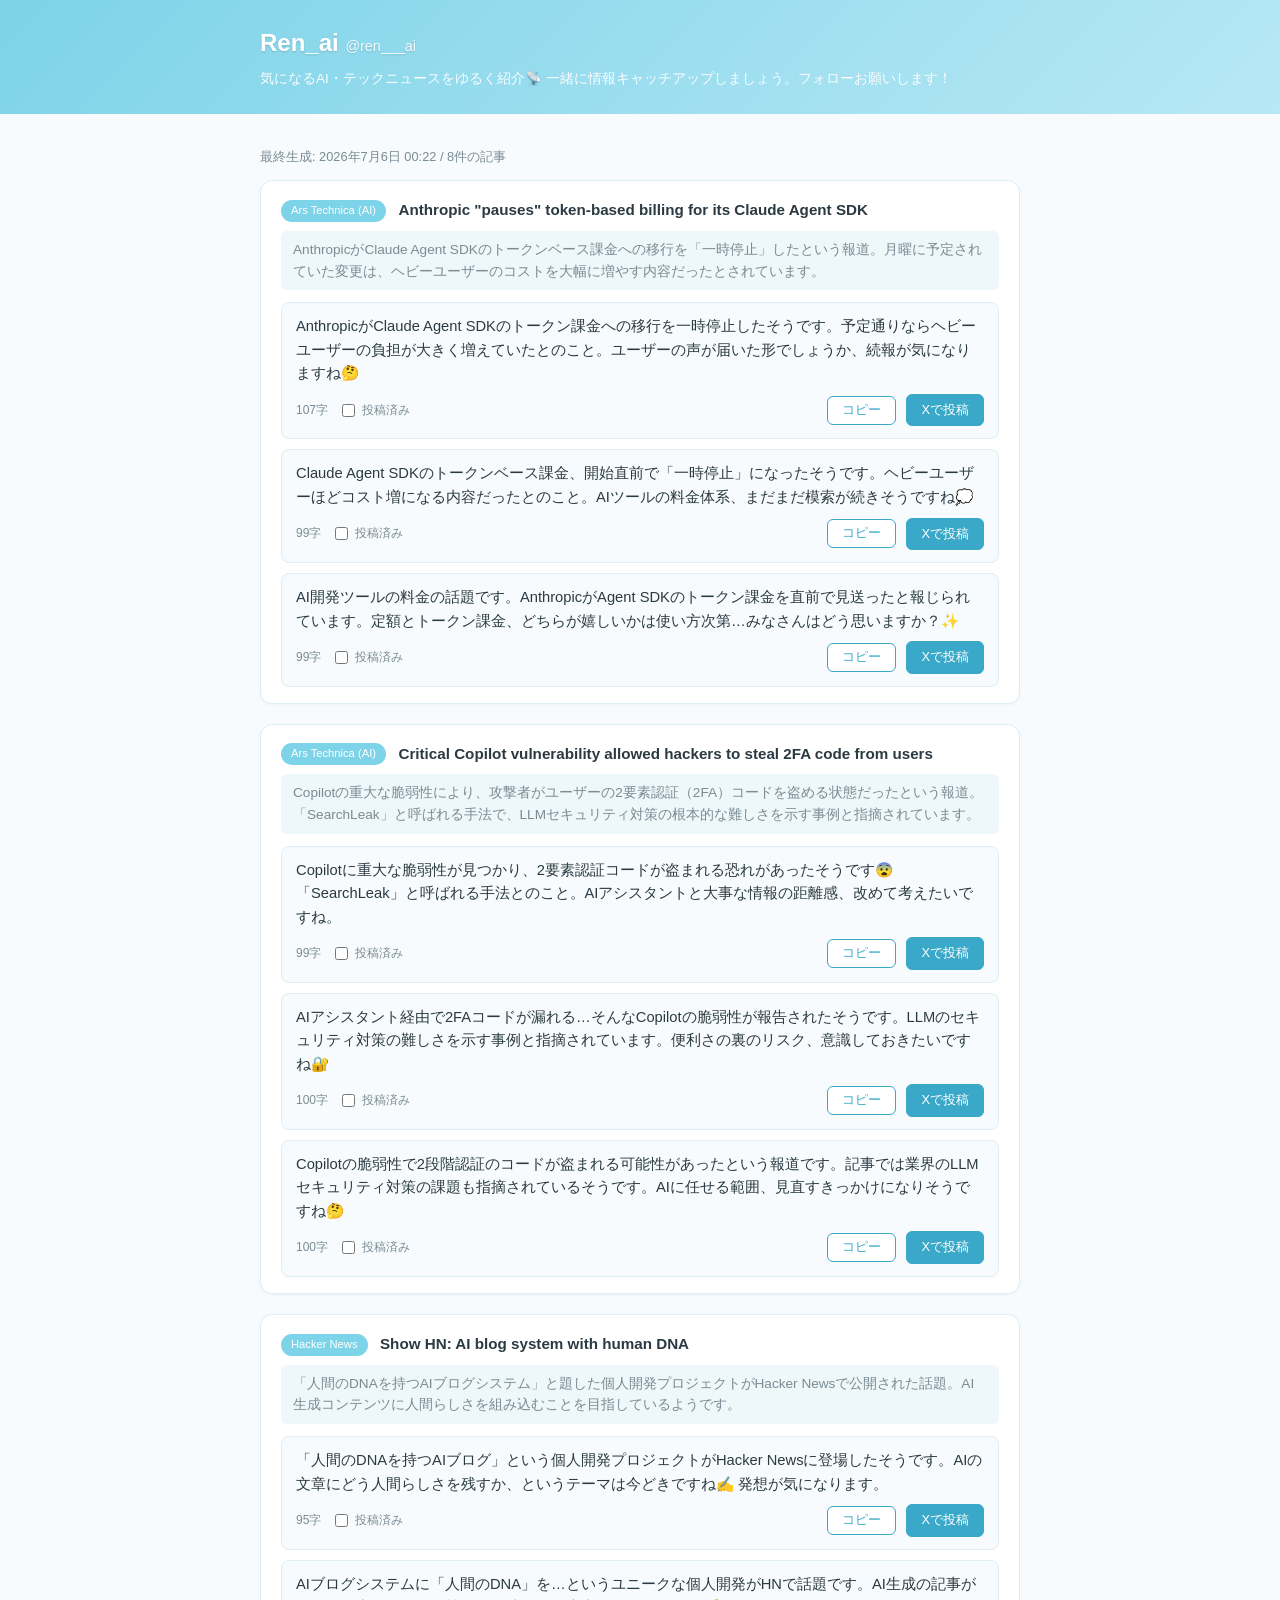
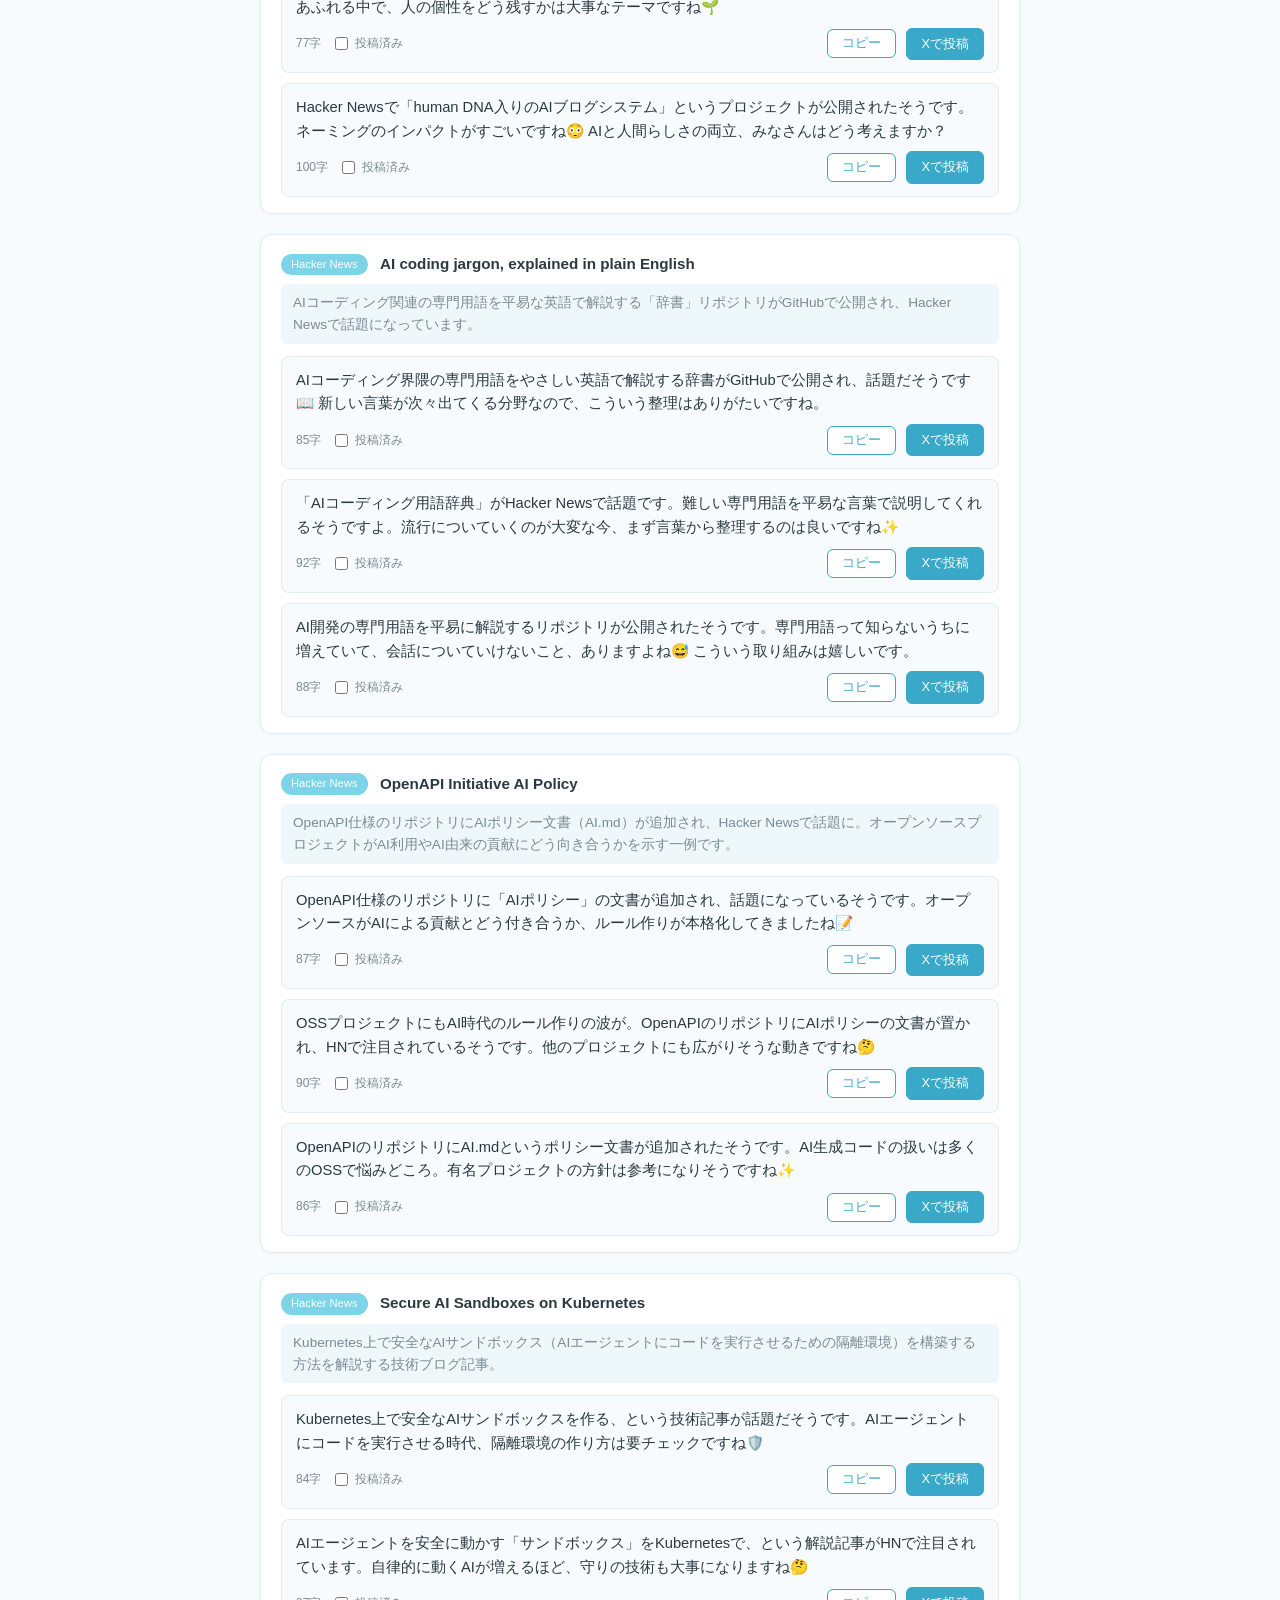
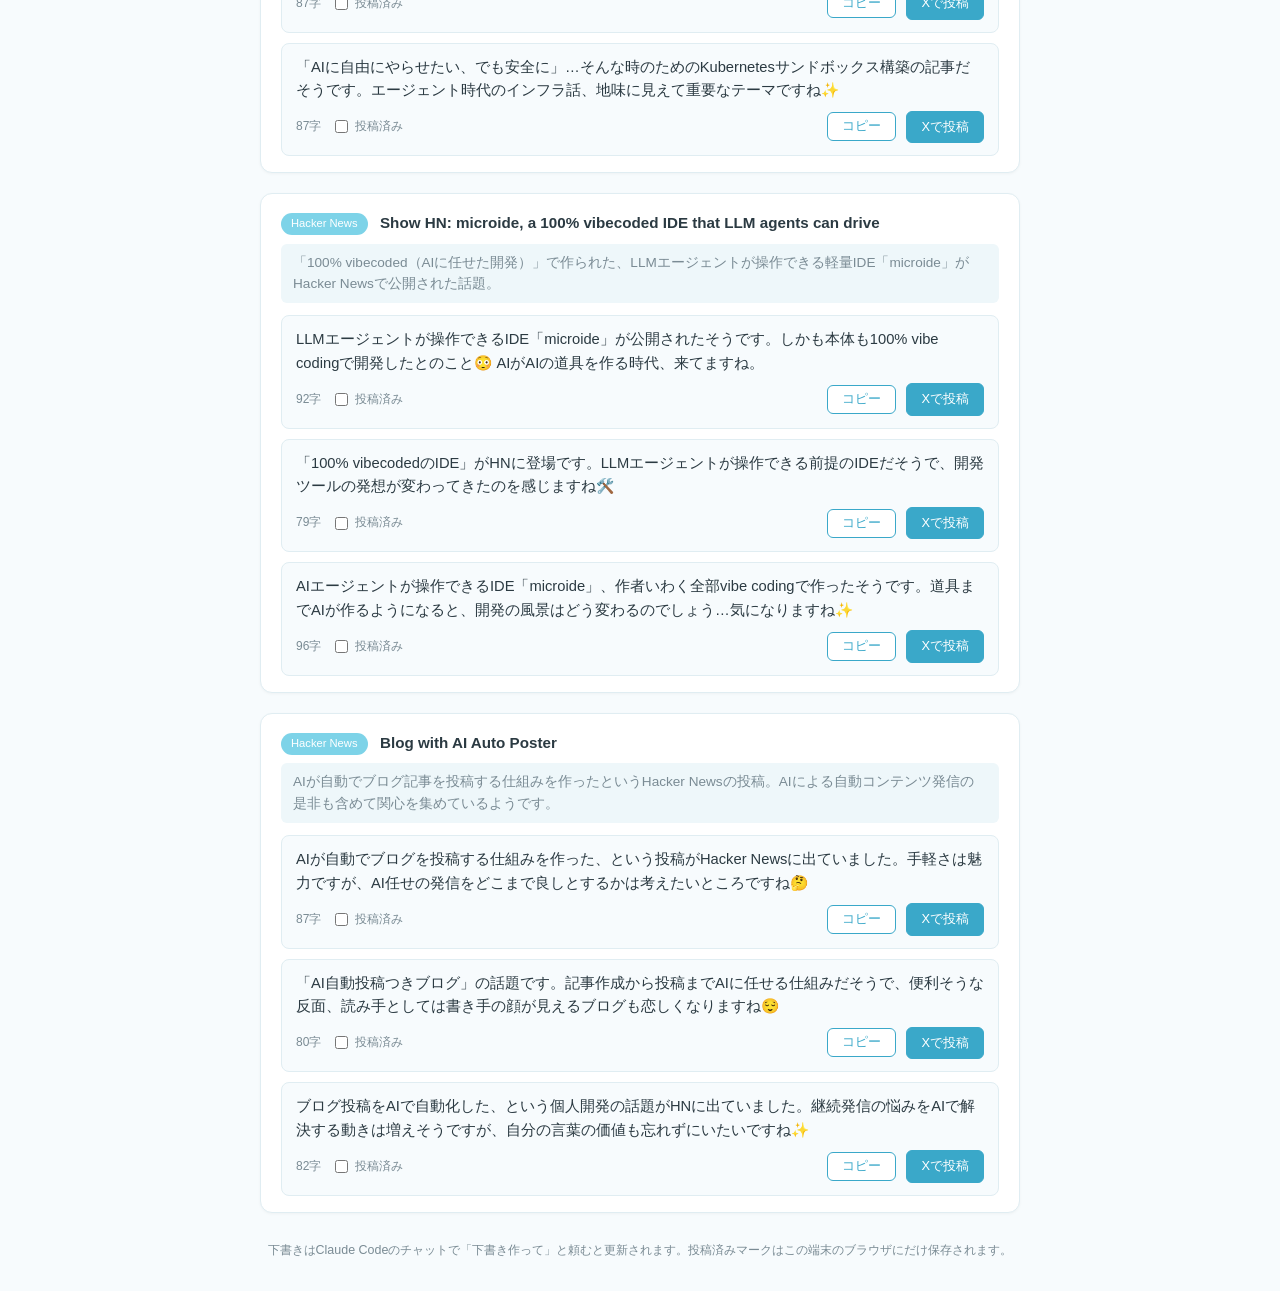
==== commit e046ecb0: "下書き更新: 2026-07-06 (8記事) Co-Authored-By: Claude Fable 5 <noreply@anthropic.com> Claude-Session: https" ====
--- a/docs/index.html
+++ b/docs/index.html
@@ -16,396 +16,396 @@
 
 <main>
   
-    <p class="meta">最終生成: 2026年7月6日 00:15 / 8件の記事</p>
+    <p class="meta">最終生成: 2026年7月6日 00:22 / 8件の記事</p>
 
     <div class="articles">
       
       <section class="article-card">
         <div class="article-head">
-          <span class="source-badge">TechCrunch (AI)</span>
-          <a href="https://techcrunch.com/2026/07/04/new-google-commercial-imagines-a-declaration-of-independence-written-with-help-from-ai/" target="_blank" rel="noopener" class="article-title">New Google commercial imagines a Declaration of Independence written with help from AI</a>
-          
-          <p class="summary-ja">米国の建国250年に合わせ、Googleが「建国の父たちがAI（Google Workspace）を使って独立宣言を書いたら？」という設定のCMを公開したという話題。</p>
-          
-        </div>
-
-        
-
-        <div class="drafts">
-          
-          <div class="draft" data-draft-key="https://techcrunch.com/2026/07/04/new-google-commercial-imagines-a-declaration-of-independence-written-with-help-from-ai/#1">
-            <p class="draft-text">建国250年のアメリカで、「もし建国の父たちがGoogle Workspaceを使えたら？」というCMが公開されたそうです📡 歴史の名場面にAIを重ねる発想、賛否ありそうですが目を引きますね。</p>
+          <span class="source-badge">Ars Technica (AI)</span>
+          <a href="https://arstechnica.com/ai/2026/06/anthropic-pauses-token-based-billing-for-its-claude-agent-sdk/" target="_blank" rel="noopener" class="article-title">Anthropic "pauses" token-based billing for its Claude Agent SDK</a>
+          
+          <p class="summary-ja">AnthropicがClaude Agent SDKのトークンベース課金への移行を「一時停止」したという報道。月曜に予定されていた変更は、ヘビーユーザーのコストを大幅に増やす内容だったとされています。</p>
+          
+        </div>
+
+        
+
+        <div class="drafts">
+          
+          <div class="draft" data-draft-key="https://arstechnica.com/ai/2026/06/anthropic-pauses-token-based-billing-for-its-claude-agent-sdk/#1">
+            <p class="draft-text">AnthropicがClaude Agent SDKのトークン課金への移行を一時停止したそうです。予定通りならヘビーユーザーの負担が大きく増えていたとのこと。ユーザーの声が届いた形でしょうか、続報が気になりますね🤔</p>
+            <div class="draft-footer">
+              <span class="char-count">107字</span>
+              <label class="used-label"><input type="checkbox" class="used-check">投稿済み</label>
+              <span class="spacer"></span>
+              <button class="copy-btn" data-text="AnthropicがClaude Agent SDKのトークン課金への移行を一時停止したそうです。予定通りならヘビーユーザーの負担が大きく増えていたとのこと。ユーザーの声が届いた形でしょうか、続報が気になりますね🤔">コピー</button>
+              <a class="post-btn" data-text="AnthropicがClaude Agent SDKのトークン課金への移行を一時停止したそうです。予定通りならヘビーユーザーの負担が大きく増えていたとのこと。ユーザーの声が届いた形でしょうか、続報が気になりますね🤔" data-url="https://arstechnica.com/ai/2026/06/anthropic-pauses-token-based-billing-for-its-claude-agent-sdk/" href="#" target="_blank" rel="noopener">Xで投稿</a>
+            </div>
+          </div>
+          
+          <div class="draft" data-draft-key="https://arstechnica.com/ai/2026/06/anthropic-pauses-token-based-billing-for-its-claude-agent-sdk/#2">
+            <p class="draft-text">Claude Agent SDKのトークンベース課金、開始直前で「一時停止」になったそうです。ヘビーユーザーほどコスト増になる内容だったとのこと。AIツールの料金体系、まだまだ模索が続きそうですね💭</p>
+            <div class="draft-footer">
+              <span class="char-count">99字</span>
+              <label class="used-label"><input type="checkbox" class="used-check">投稿済み</label>
+              <span class="spacer"></span>
+              <button class="copy-btn" data-text="Claude Agent SDKのトークンベース課金、開始直前で「一時停止」になったそうです。ヘビーユーザーほどコスト増になる内容だったとのこと。AIツールの料金体系、まだまだ模索が続きそうですね💭">コピー</button>
+              <a class="post-btn" data-text="Claude Agent SDKのトークンベース課金、開始直前で「一時停止」になったそうです。ヘビーユーザーほどコスト増になる内容だったとのこと。AIツールの料金体系、まだまだ模索が続きそうですね💭" data-url="https://arstechnica.com/ai/2026/06/anthropic-pauses-token-based-billing-for-its-claude-agent-sdk/" href="#" target="_blank" rel="noopener">Xで投稿</a>
+            </div>
+          </div>
+          
+          <div class="draft" data-draft-key="https://arstechnica.com/ai/2026/06/anthropic-pauses-token-based-billing-for-its-claude-agent-sdk/#3">
+            <p class="draft-text">AI開発ツールの料金の話題です。AnthropicがAgent SDKのトークン課金を直前で見送ったと報じられています。定額とトークン課金、どちらが嬉しいかは使い方次第…みなさんはどう思いますか？✨</p>
+            <div class="draft-footer">
+              <span class="char-count">99字</span>
+              <label class="used-label"><input type="checkbox" class="used-check">投稿済み</label>
+              <span class="spacer"></span>
+              <button class="copy-btn" data-text="AI開発ツールの料金の話題です。AnthropicがAgent SDKのトークン課金を直前で見送ったと報じられています。定額とトークン課金、どちらが嬉しいかは使い方次第…みなさんはどう思いますか？✨">コピー</button>
+              <a class="post-btn" data-text="AI開発ツールの料金の話題です。AnthropicがAgent SDKのトークン課金を直前で見送ったと報じられています。定額とトークン課金、どちらが嬉しいかは使い方次第…みなさんはどう思いますか？✨" data-url="https://arstechnica.com/ai/2026/06/anthropic-pauses-token-based-billing-for-its-claude-agent-sdk/" href="#" target="_blank" rel="noopener">Xで投稿</a>
+            </div>
+          </div>
+          
+        </div>
+      </section>
+      
+      <section class="article-card">
+        <div class="article-head">
+          <span class="source-badge">Ars Technica (AI)</span>
+          <a href="https://arstechnica.com/security/2026/06/critical-copilot-vulnerability-allowed-hackers-to-seal-2fa-code-from-users/" target="_blank" rel="noopener" class="article-title">Critical Copilot vulnerability allowed hackers to steal 2FA code from users</a>
+          
+          <p class="summary-ja">Copilotの重大な脆弱性により、攻撃者がユーザーの2要素認証（2FA）コードを盗める状態だったという報道。「SearchLeak」と呼ばれる手法で、LLMセキュリティ対策の根本的な難しさを示す事例と指摘されています。</p>
+          
+        </div>
+
+        
+
+        <div class="drafts">
+          
+          <div class="draft" data-draft-key="https://arstechnica.com/security/2026/06/critical-copilot-vulnerability-allowed-hackers-to-seal-2fa-code-from-users/#1">
+            <p class="draft-text">Copilotに重大な脆弱性が見つかり、2要素認証コードが盗まれる恐れがあったそうです😨 「SearchLeak」と呼ばれる手法とのこと。AIアシスタントと大事な情報の距離感、改めて考えたいですね。</p>
+            <div class="draft-footer">
+              <span class="char-count">99字</span>
+              <label class="used-label"><input type="checkbox" class="used-check">投稿済み</label>
+              <span class="spacer"></span>
+              <button class="copy-btn" data-text="Copilotに重大な脆弱性が見つかり、2要素認証コードが盗まれる恐れがあったそうです😨 「SearchLeak」と呼ばれる手法とのこと。AIアシスタントと大事な情報の距離感、改めて考えたいですね。">コピー</button>
+              <a class="post-btn" data-text="Copilotに重大な脆弱性が見つかり、2要素認証コードが盗まれる恐れがあったそうです😨 「SearchLeak」と呼ばれる手法とのこと。AIアシスタントと大事な情報の距離感、改めて考えたいですね。" data-url="https://arstechnica.com/security/2026/06/critical-copilot-vulnerability-allowed-hackers-to-seal-2fa-code-from-users/" href="#" target="_blank" rel="noopener">Xで投稿</a>
+            </div>
+          </div>
+          
+          <div class="draft" data-draft-key="https://arstechnica.com/security/2026/06/critical-copilot-vulnerability-allowed-hackers-to-seal-2fa-code-from-users/#2">
+            <p class="draft-text">AIアシスタント経由で2FAコードが漏れる…そんなCopilotの脆弱性が報告されたそうです。LLMのセキュリティ対策の難しさを示す事例と指摘されています。便利さの裏のリスク、意識しておきたいですね🔐</p>
+            <div class="draft-footer">
+              <span class="char-count">100字</span>
+              <label class="used-label"><input type="checkbox" class="used-check">投稿済み</label>
+              <span class="spacer"></span>
+              <button class="copy-btn" data-text="AIアシスタント経由で2FAコードが漏れる…そんなCopilotの脆弱性が報告されたそうです。LLMのセキュリティ対策の難しさを示す事例と指摘されています。便利さの裏のリスク、意識しておきたいですね🔐">コピー</button>
+              <a class="post-btn" data-text="AIアシスタント経由で2FAコードが漏れる…そんなCopilotの脆弱性が報告されたそうです。LLMのセキュリティ対策の難しさを示す事例と指摘されています。便利さの裏のリスク、意識しておきたいですね🔐" data-url="https://arstechnica.com/security/2026/06/critical-copilot-vulnerability-allowed-hackers-to-seal-2fa-code-from-users/" href="#" target="_blank" rel="noopener">Xで投稿</a>
+            </div>
+          </div>
+          
+          <div class="draft" data-draft-key="https://arstechnica.com/security/2026/06/critical-copilot-vulnerability-allowed-hackers-to-seal-2fa-code-from-users/#3">
+            <p class="draft-text">Copilotの脆弱性で2段階認証のコードが盗まれる可能性があったという報道です。記事では業界のLLMセキュリティ対策の課題も指摘されているそうです。AIに任せる範囲、見直すきっかけになりそうですね🤔</p>
+            <div class="draft-footer">
+              <span class="char-count">100字</span>
+              <label class="used-label"><input type="checkbox" class="used-check">投稿済み</label>
+              <span class="spacer"></span>
+              <button class="copy-btn" data-text="Copilotの脆弱性で2段階認証のコードが盗まれる可能性があったという報道です。記事では業界のLLMセキュリティ対策の課題も指摘されているそうです。AIに任せる範囲、見直すきっかけになりそうですね🤔">コピー</button>
+              <a class="post-btn" data-text="Copilotの脆弱性で2段階認証のコードが盗まれる可能性があったという報道です。記事では業界のLLMセキュリティ対策の課題も指摘されているそうです。AIに任せる範囲、見直すきっかけになりそうですね🤔" data-url="https://arstechnica.com/security/2026/06/critical-copilot-vulnerability-allowed-hackers-to-seal-2fa-code-from-users/" href="#" target="_blank" rel="noopener">Xで投稿</a>
+            </div>
+          </div>
+          
+        </div>
+      </section>
+      
+      <section class="article-card">
+        <div class="article-head">
+          <span class="source-badge">Hacker News</span>
+          <a href="https://voicecite.com" target="_blank" rel="noopener" class="article-title">Show HN: AI blog system with human DNA</a>
+          
+          <p class="summary-ja">「人間のDNAを持つAIブログシステム」と題した個人開発プロジェクトがHacker Newsで公開された話題。AI生成コンテンツに人間らしさを組み込むことを目指しているようです。</p>
+          
+        </div>
+
+        
+
+        <div class="drafts">
+          
+          <div class="draft" data-draft-key="https://voicecite.com#1">
+            <p class="draft-text">「人間のDNAを持つAIブログ」という個人開発プロジェクトがHacker Newsに登場したそうです。AIの文章にどう人間らしさを残すか、というテーマは今どきですね✍️ 発想が気になります。</p>
+            <div class="draft-footer">
+              <span class="char-count">95字</span>
+              <label class="used-label"><input type="checkbox" class="used-check">投稿済み</label>
+              <span class="spacer"></span>
+              <button class="copy-btn" data-text="「人間のDNAを持つAIブログ」という個人開発プロジェクトがHacker Newsに登場したそうです。AIの文章にどう人間らしさを残すか、というテーマは今どきですね✍️ 発想が気になります。">コピー</button>
+              <a class="post-btn" data-text="「人間のDNAを持つAIブログ」という個人開発プロジェクトがHacker Newsに登場したそうです。AIの文章にどう人間らしさを残すか、というテーマは今どきですね✍️ 発想が気になります。" data-url="https://voicecite.com" href="#" target="_blank" rel="noopener">Xで投稿</a>
+            </div>
+          </div>
+          
+          <div class="draft" data-draft-key="https://voicecite.com#2">
+            <p class="draft-text">AIブログシステムに「人間のDNA」を…というユニークな個人開発がHNで話題です。AI生成の記事があふれる中で、人の個性をどう残すかは大事なテーマですね🌱</p>
+            <div class="draft-footer">
+              <span class="char-count">77字</span>
+              <label class="used-label"><input type="checkbox" class="used-check">投稿済み</label>
+              <span class="spacer"></span>
+              <button class="copy-btn" data-text="AIブログシステムに「人間のDNA」を…というユニークな個人開発がHNで話題です。AI生成の記事があふれる中で、人の個性をどう残すかは大事なテーマですね🌱">コピー</button>
+              <a class="post-btn" data-text="AIブログシステムに「人間のDNA」を…というユニークな個人開発がHNで話題です。AI生成の記事があふれる中で、人の個性をどう残すかは大事なテーマですね🌱" data-url="https://voicecite.com" href="#" target="_blank" rel="noopener">Xで投稿</a>
+            </div>
+          </div>
+          
+          <div class="draft" data-draft-key="https://voicecite.com#3">
+            <p class="draft-text">Hacker Newsで「human DNA入りのAIブログシステム」というプロジェクトが公開されたそうです。ネーミングのインパクトがすごいですね😳 AIと人間らしさの両立、みなさんはどう考えますか？</p>
+            <div class="draft-footer">
+              <span class="char-count">100字</span>
+              <label class="used-label"><input type="checkbox" class="used-check">投稿済み</label>
+              <span class="spacer"></span>
+              <button class="copy-btn" data-text="Hacker Newsで「human DNA入りのAIブログシステム」というプロジェクトが公開されたそうです。ネーミングのインパクトがすごいですね😳 AIと人間らしさの両立、みなさんはどう考えますか？">コピー</button>
+              <a class="post-btn" data-text="Hacker Newsで「human DNA入りのAIブログシステム」というプロジェクトが公開されたそうです。ネーミングのインパクトがすごいですね😳 AIと人間らしさの両立、みなさんはどう考えますか？" data-url="https://voicecite.com" href="#" target="_blank" rel="noopener">Xで投稿</a>
+            </div>
+          </div>
+          
+        </div>
+      </section>
+      
+      <section class="article-card">
+        <div class="article-head">
+          <span class="source-badge">Hacker News</span>
+          <a href="https://github.com/mattpocock/dictionary-of-ai-coding" target="_blank" rel="noopener" class="article-title">AI coding jargon, explained in plain English</a>
+          
+          <p class="summary-ja">AIコーディング関連の専門用語を平易な英語で解説する「辞書」リポジトリがGitHubで公開され、Hacker Newsで話題になっています。</p>
+          
+        </div>
+
+        
+
+        <div class="drafts">
+          
+          <div class="draft" data-draft-key="https://github.com/mattpocock/dictionary-of-ai-coding#1">
+            <p class="draft-text">AIコーディング界隈の専門用語をやさしい英語で解説する辞書がGitHubで公開され、話題だそうです📖 新しい言葉が次々出てくる分野なので、こういう整理はありがたいですね。</p>
+            <div class="draft-footer">
+              <span class="char-count">85字</span>
+              <label class="used-label"><input type="checkbox" class="used-check">投稿済み</label>
+              <span class="spacer"></span>
+              <button class="copy-btn" data-text="AIコーディング界隈の専門用語をやさしい英語で解説する辞書がGitHubで公開され、話題だそうです📖 新しい言葉が次々出てくる分野なので、こういう整理はありがたいですね。">コピー</button>
+              <a class="post-btn" data-text="AIコーディング界隈の専門用語をやさしい英語で解説する辞書がGitHubで公開され、話題だそうです📖 新しい言葉が次々出てくる分野なので、こういう整理はありがたいですね。" data-url="https://github.com/mattpocock/dictionary-of-ai-coding" href="#" target="_blank" rel="noopener">Xで投稿</a>
+            </div>
+          </div>
+          
+          <div class="draft" data-draft-key="https://github.com/mattpocock/dictionary-of-ai-coding#2">
+            <p class="draft-text">「AIコーディング用語辞典」がHacker Newsで話題です。難しい専門用語を平易な言葉で説明してくれるそうですよ。流行についていくのが大変な今、まず言葉から整理するのは良いですね✨</p>
+            <div class="draft-footer">
+              <span class="char-count">92字</span>
+              <label class="used-label"><input type="checkbox" class="used-check">投稿済み</label>
+              <span class="spacer"></span>
+              <button class="copy-btn" data-text="「AIコーディング用語辞典」がHacker Newsで話題です。難しい専門用語を平易な言葉で説明してくれるそうですよ。流行についていくのが大変な今、まず言葉から整理するのは良いですね✨">コピー</button>
+              <a class="post-btn" data-text="「AIコーディング用語辞典」がHacker Newsで話題です。難しい専門用語を平易な言葉で説明してくれるそうですよ。流行についていくのが大変な今、まず言葉から整理するのは良いですね✨" data-url="https://github.com/mattpocock/dictionary-of-ai-coding" href="#" target="_blank" rel="noopener">Xで投稿</a>
+            </div>
+          </div>
+          
+          <div class="draft" data-draft-key="https://github.com/mattpocock/dictionary-of-ai-coding#3">
+            <p class="draft-text">AI開発の専門用語を平易に解説するリポジトリが公開されたそうです。専門用語って知らないうちに増えていて、会話についていけないこと、ありますよね😅 こういう取り組みは嬉しいです。</p>
+            <div class="draft-footer">
+              <span class="char-count">88字</span>
+              <label class="used-label"><input type="checkbox" class="used-check">投稿済み</label>
+              <span class="spacer"></span>
+              <button class="copy-btn" data-text="AI開発の専門用語を平易に解説するリポジトリが公開されたそうです。専門用語って知らないうちに増えていて、会話についていけないこと、ありますよね😅 こういう取り組みは嬉しいです。">コピー</button>
+              <a class="post-btn" data-text="AI開発の専門用語を平易に解説するリポジトリが公開されたそうです。専門用語って知らないうちに増えていて、会話についていけないこと、ありますよね😅 こういう取り組みは嬉しいです。" data-url="https://github.com/mattpocock/dictionary-of-ai-coding" href="#" target="_blank" rel="noopener">Xで投稿</a>
+            </div>
+          </div>
+          
+        </div>
+      </section>
+      
+      <section class="article-card">
+        <div class="article-head">
+          <span class="source-badge">Hacker News</span>
+          <a href="https://github.com/OAI/OpenAPI-Specification/blob/main/AI.md" target="_blank" rel="noopener" class="article-title">OpenAPI Initiative AI Policy</a>
+          
+          <p class="summary-ja">OpenAPI仕様のリポジトリにAIポリシー文書（AI.md）が追加され、Hacker Newsで話題に。オープンソースプロジェクトがAI利用やAI由来の貢献にどう向き合うかを示す一例です。</p>
+          
+        </div>
+
+        
+
+        <div class="drafts">
+          
+          <div class="draft" data-draft-key="https://github.com/OAI/OpenAPI-Specification/blob/main/AI.md#1">
+            <p class="draft-text">OpenAPI仕様のリポジトリに「AIポリシー」の文書が追加され、話題になっているそうです。オープンソースがAIによる貢献とどう付き合うか、ルール作りが本格化してきましたね📝</p>
+            <div class="draft-footer">
+              <span class="char-count">87字</span>
+              <label class="used-label"><input type="checkbox" class="used-check">投稿済み</label>
+              <span class="spacer"></span>
+              <button class="copy-btn" data-text="OpenAPI仕様のリポジトリに「AIポリシー」の文書が追加され、話題になっているそうです。オープンソースがAIによる貢献とどう付き合うか、ルール作りが本格化してきましたね📝">コピー</button>
+              <a class="post-btn" data-text="OpenAPI仕様のリポジトリに「AIポリシー」の文書が追加され、話題になっているそうです。オープンソースがAIによる貢献とどう付き合うか、ルール作りが本格化してきましたね📝" data-url="https://github.com/OAI/OpenAPI-Specification/blob/main/AI.md" href="#" target="_blank" rel="noopener">Xで投稿</a>
+            </div>
+          </div>
+          
+          <div class="draft" data-draft-key="https://github.com/OAI/OpenAPI-Specification/blob/main/AI.md#2">
+            <p class="draft-text">OSSプロジェクトにもAI時代のルール作りの波が。OpenAPIのリポジトリにAIポリシーの文書が置かれ、HNで注目されているそうです。他のプロジェクトにも広がりそうな動きですね🤔</p>
+            <div class="draft-footer">
+              <span class="char-count">90字</span>
+              <label class="used-label"><input type="checkbox" class="used-check">投稿済み</label>
+              <span class="spacer"></span>
+              <button class="copy-btn" data-text="OSSプロジェクトにもAI時代のルール作りの波が。OpenAPIのリポジトリにAIポリシーの文書が置かれ、HNで注目されているそうです。他のプロジェクトにも広がりそうな動きですね🤔">コピー</button>
+              <a class="post-btn" data-text="OSSプロジェクトにもAI時代のルール作りの波が。OpenAPIのリポジトリにAIポリシーの文書が置かれ、HNで注目されているそうです。他のプロジェクトにも広がりそうな動きですね🤔" data-url="https://github.com/OAI/OpenAPI-Specification/blob/main/AI.md" href="#" target="_blank" rel="noopener">Xで投稿</a>
+            </div>
+          </div>
+          
+          <div class="draft" data-draft-key="https://github.com/OAI/OpenAPI-Specification/blob/main/AI.md#3">
+            <p class="draft-text">OpenAPIのリポジトリにAI.mdというポリシー文書が追加されたそうです。AI生成コードの扱いは多くのOSSで悩みどころ。有名プロジェクトの方針は参考になりそうですね✨</p>
+            <div class="draft-footer">
+              <span class="char-count">86字</span>
+              <label class="used-label"><input type="checkbox" class="used-check">投稿済み</label>
+              <span class="spacer"></span>
+              <button class="copy-btn" data-text="OpenAPIのリポジトリにAI.mdというポリシー文書が追加されたそうです。AI生成コードの扱いは多くのOSSで悩みどころ。有名プロジェクトの方針は参考になりそうですね✨">コピー</button>
+              <a class="post-btn" data-text="OpenAPIのリポジトリにAI.mdというポリシー文書が追加されたそうです。AI生成コードの扱いは多くのOSSで悩みどころ。有名プロジェクトの方針は参考になりそうですね✨" data-url="https://github.com/OAI/OpenAPI-Specification/blob/main/AI.md" href="#" target="_blank" rel="noopener">Xで投稿</a>
+            </div>
+          </div>
+          
+        </div>
+      </section>
+      
+      <section class="article-card">
+        <div class="article-head">
+          <span class="source-badge">Hacker News</span>
+          <a href="https://mitos.run/blog/ai-sandboxes-on-kubernetes" target="_blank" rel="noopener" class="article-title">Secure AI Sandboxes on Kubernetes</a>
+          
+          <p class="summary-ja">Kubernetes上で安全なAIサンドボックス（AIエージェントにコードを実行させるための隔離環境）を構築する方法を解説する技術ブログ記事。</p>
+          
+        </div>
+
+        
+
+        <div class="drafts">
+          
+          <div class="draft" data-draft-key="https://mitos.run/blog/ai-sandboxes-on-kubernetes#1">
+            <p class="draft-text">Kubernetes上で安全なAIサンドボックスを作る、という技術記事が話題だそうです。AIエージェントにコードを実行させる時代、隔離環境の作り方は要チェックですね🛡️</p>
+            <div class="draft-footer">
+              <span class="char-count">84字</span>
+              <label class="used-label"><input type="checkbox" class="used-check">投稿済み</label>
+              <span class="spacer"></span>
+              <button class="copy-btn" data-text="Kubernetes上で安全なAIサンドボックスを作る、という技術記事が話題だそうです。AIエージェントにコードを実行させる時代、隔離環境の作り方は要チェックですね🛡️">コピー</button>
+              <a class="post-btn" data-text="Kubernetes上で安全なAIサンドボックスを作る、という技術記事が話題だそうです。AIエージェントにコードを実行させる時代、隔離環境の作り方は要チェックですね🛡️" data-url="https://mitos.run/blog/ai-sandboxes-on-kubernetes" href="#" target="_blank" rel="noopener">Xで投稿</a>
+            </div>
+          </div>
+          
+          <div class="draft" data-draft-key="https://mitos.run/blog/ai-sandboxes-on-kubernetes#2">
+            <p class="draft-text">AIエージェントを安全に動かす「サンドボックス」をKubernetesで、という解説記事がHNで注目されています。自律的に動くAIが増えるほど、守りの技術も大事になりますね🤔</p>
+            <div class="draft-footer">
+              <span class="char-count">87字</span>
+              <label class="used-label"><input type="checkbox" class="used-check">投稿済み</label>
+              <span class="spacer"></span>
+              <button class="copy-btn" data-text="AIエージェントを安全に動かす「サンドボックス」をKubernetesで、という解説記事がHNで注目されています。自律的に動くAIが増えるほど、守りの技術も大事になりますね🤔">コピー</button>
+              <a class="post-btn" data-text="AIエージェントを安全に動かす「サンドボックス」をKubernetesで、という解説記事がHNで注目されています。自律的に動くAIが増えるほど、守りの技術も大事になりますね🤔" data-url="https://mitos.run/blog/ai-sandboxes-on-kubernetes" href="#" target="_blank" rel="noopener">Xで投稿</a>
+            </div>
+          </div>
+          
+          <div class="draft" data-draft-key="https://mitos.run/blog/ai-sandboxes-on-kubernetes#3">
+            <p class="draft-text">「AIに自由にやらせたい、でも安全に」…そんな時のためのKubernetesサンドボックス構築の記事だそうです。エージェント時代のインフラ話、地味に見えて重要なテーマですね✨</p>
+            <div class="draft-footer">
+              <span class="char-count">87字</span>
+              <label class="used-label"><input type="checkbox" class="used-check">投稿済み</label>
+              <span class="spacer"></span>
+              <button class="copy-btn" data-text="「AIに自由にやらせたい、でも安全に」…そんな時のためのKubernetesサンドボックス構築の記事だそうです。エージェント時代のインフラ話、地味に見えて重要なテーマですね✨">コピー</button>
+              <a class="post-btn" data-text="「AIに自由にやらせたい、でも安全に」…そんな時のためのKubernetesサンドボックス構築の記事だそうです。エージェント時代のインフラ話、地味に見えて重要なテーマですね✨" data-url="https://mitos.run/blog/ai-sandboxes-on-kubernetes" href="#" target="_blank" rel="noopener">Xで投稿</a>
+            </div>
+          </div>
+          
+        </div>
+      </section>
+      
+      <section class="article-card">
+        <div class="article-head">
+          <span class="source-badge">Hacker News</span>
+          <a href="https://pablojimenezmateo.github.io/microide/" target="_blank" rel="noopener" class="article-title">Show HN: microide, a 100% vibecoded IDE that LLM agents can drive</a>
+          
+          <p class="summary-ja">「100% vibecoded（AIに任せた開発）」で作られた、LLMエージェントが操作できる軽量IDE「microide」がHacker Newsで公開された話題。</p>
+          
+        </div>
+
+        
+
+        <div class="drafts">
+          
+          <div class="draft" data-draft-key="https://pablojimenezmateo.github.io/microide/#1">
+            <p class="draft-text">LLMエージェントが操作できるIDE「microide」が公開されたそうです。しかも本体も100% vibe codingで開発したとのこと😳 AIがAIの道具を作る時代、来てますね。</p>
+            <div class="draft-footer">
+              <span class="char-count">92字</span>
+              <label class="used-label"><input type="checkbox" class="used-check">投稿済み</label>
+              <span class="spacer"></span>
+              <button class="copy-btn" data-text="LLMエージェントが操作できるIDE「microide」が公開されたそうです。しかも本体も100% vibe codingで開発したとのこと😳 AIがAIの道具を作る時代、来てますね。">コピー</button>
+              <a class="post-btn" data-text="LLMエージェントが操作できるIDE「microide」が公開されたそうです。しかも本体も100% vibe codingで開発したとのこと😳 AIがAIの道具を作る時代、来てますね。" data-url="https://pablojimenezmateo.github.io/microide/" href="#" target="_blank" rel="noopener">Xで投稿</a>
+            </div>
+          </div>
+          
+          <div class="draft" data-draft-key="https://pablojimenezmateo.github.io/microide/#2">
+            <p class="draft-text">「100% vibecodedのIDE」がHNに登場です。LLMエージェントが操作できる前提のIDEだそうで、開発ツールの発想が変わってきたのを感じますね🛠️</p>
+            <div class="draft-footer">
+              <span class="char-count">79字</span>
+              <label class="used-label"><input type="checkbox" class="used-check">投稿済み</label>
+              <span class="spacer"></span>
+              <button class="copy-btn" data-text="「100% vibecodedのIDE」がHNに登場です。LLMエージェントが操作できる前提のIDEだそうで、開発ツールの発想が変わってきたのを感じますね🛠️">コピー</button>
+              <a class="post-btn" data-text="「100% vibecodedのIDE」がHNに登場です。LLMエージェントが操作できる前提のIDEだそうで、開発ツールの発想が変わってきたのを感じますね🛠️" data-url="https://pablojimenezmateo.github.io/microide/" href="#" target="_blank" rel="noopener">Xで投稿</a>
+            </div>
+          </div>
+          
+          <div class="draft" data-draft-key="https://pablojimenezmateo.github.io/microide/#3">
+            <p class="draft-text">AIエージェントが操作できるIDE「microide」、作者いわく全部vibe codingで作ったそうです。道具までAIが作るようになると、開発の風景はどう変わるのでしょう…気になりますね✨</p>
             <div class="draft-footer">
               <span class="char-count">96字</span>
               <label class="used-label"><input type="checkbox" class="used-check">投稿済み</label>
               <span class="spacer"></span>
-              <button class="copy-btn" data-text="建国250年のアメリカで、「もし建国の父たちがGoogle Workspaceを使えたら？」というCMが公開されたそうです📡 歴史の名場面にAIを重ねる発想、賛否ありそうですが目を引きますね。">コピー</button>
-              <a class="post-btn" data-text="建国250年のアメリカで、「もし建国の父たちがGoogle Workspaceを使えたら？」というCMが公開されたそうです📡 歴史の名場面にAIを重ねる発想、賛否ありそうですが目を引きますね。" data-url="https://techcrunch.com/2026/07/04/new-google-commercial-imagines-a-declaration-of-independence-written-with-help-from-ai/" href="#" target="_blank" rel="noopener">Xで投稿</a>
-            </div>
-          </div>
-          
-          <div class="draft" data-draft-key="https://techcrunch.com/2026/07/04/new-google-commercial-imagines-a-declaration-of-independence-written-with-help-from-ai/#2">
-            <p class="draft-text">Googleが独立宣言250周年に合わせて、AIと一緒に宣言を書く…という設定のCMを出したそうです。テクノロジーの見せ方として面白い一方、歴史文書だけに反応が気になるところですね🤔</p>
-            <div class="draft-footer">
-              <span class="char-count">91字</span>
-              <label class="used-label"><input type="checkbox" class="used-check">投稿済み</label>
-              <span class="spacer"></span>
-              <button class="copy-btn" data-text="Googleが独立宣言250周年に合わせて、AIと一緒に宣言を書く…という設定のCMを出したそうです。テクノロジーの見せ方として面白い一方、歴史文書だけに反応が気になるところですね🤔">コピー</button>
-              <a class="post-btn" data-text="Googleが独立宣言250周年に合わせて、AIと一緒に宣言を書く…という設定のCMを出したそうです。テクノロジーの見せ方として面白い一方、歴史文書だけに反応が気になるところですね🤔" data-url="https://techcrunch.com/2026/07/04/new-google-commercial-imagines-a-declaration-of-independence-written-with-help-from-ai/" href="#" target="_blank" rel="noopener">Xで投稿</a>
-            </div>
-          </div>
-          
-          <div class="draft" data-draft-key="https://techcrunch.com/2026/07/04/new-google-commercial-imagines-a-declaration-of-independence-written-with-help-from-ai/#3">
-            <p class="draft-text">「独立宣言×AI」というGoogleの新CMの話題です。250年の節目に合わせた演出だそうで、AIが広告の題材としても主役級になってきたのを感じます✨ みなさんはこの組み合わせ、アリですか？</p>
-            <div class="draft-footer">
-              <span class="char-count">95字</span>
-              <label class="used-label"><input type="checkbox" class="used-check">投稿済み</label>
-              <span class="spacer"></span>
-              <button class="copy-btn" data-text="「独立宣言×AI」というGoogleの新CMの話題です。250年の節目に合わせた演出だそうで、AIが広告の題材としても主役級になってきたのを感じます✨ みなさんはこの組み合わせ、アリですか？">コピー</button>
-              <a class="post-btn" data-text="「独立宣言×AI」というGoogleの新CMの話題です。250年の節目に合わせた演出だそうで、AIが広告の題材としても主役級になってきたのを感じます✨ みなさんはこの組み合わせ、アリですか？" data-url="https://techcrunch.com/2026/07/04/new-google-commercial-imagines-a-declaration-of-independence-written-with-help-from-ai/" href="#" target="_blank" rel="noopener">Xで投稿</a>
-            </div>
-          </div>
-          
-        </div>
-      </section>
-      
-      <section class="article-card">
-        <div class="article-head">
-          <span class="source-badge">TechCrunch (AI)</span>
-          <a href="https://techcrunch.com/2026/07/04/midjourney-wants-hollywood-studios-to-reveal-the-details-of-their-ai-usage/" target="_blank" rel="noopener" class="article-title">Midjourney wants Hollywood studios to reveal the details of their AI usage</a>
-          
-          <p class="summary-ja">画像生成AIのMidjourneyがハリウッド3スタジオと著作権で係争中。逆にスタジオ側のAI利用実態を開示するよう求めた、という訴訟の新展開。</p>
-          
-        </div>
-
-        
-
-        <div class="drafts">
-          
-          <div class="draft" data-draft-key="https://techcrunch.com/2026/07/04/midjourney-wants-hollywood-studios-to-reveal-the-details-of-their-ai-usage/#1">
-            <p class="draft-text">ハリウッド3スタジオと係争中のMidjourneyが、逆にスタジオ側のAI利用の詳細開示を求めているそうです。「訴えている側もAIを使っているのでは？」という切り返しですね👀 続報が気になります。</p>
-            <div class="draft-footer">
-              <span class="char-count">98字</span>
-              <label class="used-label"><input type="checkbox" class="used-check">投稿済み</label>
-              <span class="spacer"></span>
-              <button class="copy-btn" data-text="ハリウッド3スタジオと係争中のMidjourneyが、逆にスタジオ側のAI利用の詳細開示を求めているそうです。「訴えている側もAIを使っているのでは？」という切り返しですね👀 続報が気になります。">コピー</button>
-              <a class="post-btn" data-text="ハリウッド3スタジオと係争中のMidjourneyが、逆にスタジオ側のAI利用の詳細開示を求めているそうです。「訴えている側もAIを使っているのでは？」という切り返しですね👀 続報が気になります。" data-url="https://techcrunch.com/2026/07/04/midjourney-wants-hollywood-studios-to-reveal-the-details-of-their-ai-usage/" href="#" target="_blank" rel="noopener">Xで投稿</a>
-            </div>
-          </div>
-          
-          <div class="draft" data-draft-key="https://techcrunch.com/2026/07/04/midjourney-wants-hollywood-studios-to-reveal-the-details-of-their-ai-usage/#2">
-            <p class="draft-text">AIと著作権の裁判で新展開です。Midjourneyがハリウッドのスタジオに対し、映画制作でのAI利用実態を明らかにするよう求めたとのこと📡 この裁判、業界全体のAI利用の透明化につながるかもしれませんね。</p>
-            <div class="draft-footer">
-              <span class="char-count">103字</span>
-              <label class="used-label"><input type="checkbox" class="used-check">投稿済み</label>
-              <span class="spacer"></span>
-              <button class="copy-btn" data-text="AIと著作権の裁判で新展開です。Midjourneyがハリウッドのスタジオに対し、映画制作でのAI利用実態を明らかにするよう求めたとのこと📡 この裁判、業界全体のAI利用の透明化につながるかもしれませんね。">コピー</button>
-              <a class="post-btn" data-text="AIと著作権の裁判で新展開です。Midjourneyがハリウッドのスタジオに対し、映画制作でのAI利用実態を明らかにするよう求めたとのこと📡 この裁判、業界全体のAI利用の透明化につながるかもしれませんね。" data-url="https://techcrunch.com/2026/07/04/midjourney-wants-hollywood-studios-to-reveal-the-details-of-their-ai-usage/" href="#" target="_blank" rel="noopener">Xで投稿</a>
-            </div>
-          </div>
-          
-          <div class="draft" data-draft-key="https://techcrunch.com/2026/07/04/midjourney-wants-hollywood-studios-to-reveal-the-details-of-their-ai-usage/#3">
-            <p class="draft-text">Midjourneyとハリウッドの訴訟、攻守が入れ替わるような動きです。スタジオ側のAI活用を開示させようとしているそうで、クリエイティブ業界とAIの関係を考えるうえで見逃せない裁判ですね☁️</p>
-            <div class="draft-footer">
-              <span class="char-count">96字</span>
-              <label class="used-label"><input type="checkbox" class="used-check">投稿済み</label>
-              <span class="spacer"></span>
-              <button class="copy-btn" data-text="Midjourneyとハリウッドの訴訟、攻守が入れ替わるような動きです。スタジオ側のAI活用を開示させようとしているそうで、クリエイティブ業界とAIの関係を考えるうえで見逃せない裁判ですね☁️">コピー</button>
-              <a class="post-btn" data-text="Midjourneyとハリウッドの訴訟、攻守が入れ替わるような動きです。スタジオ側のAI活用を開示させようとしているそうで、クリエイティブ業界とAIの関係を考えるうえで見逃せない裁判ですね☁️" data-url="https://techcrunch.com/2026/07/04/midjourney-wants-hollywood-studios-to-reveal-the-details-of-their-ai-usage/" href="#" target="_blank" rel="noopener">Xで投稿</a>
-            </div>
-          </div>
-          
-        </div>
-      </section>
-      
-      <section class="article-card">
-        <div class="article-head">
-          <span class="source-badge">TechCrunch (AI)</span>
-          <a href="https://techcrunch.com/2026/07/04/alibaba-reportedly-bans-employees-from-using-claude-code/" target="_blank" rel="noopener" class="article-title">Alibaba reportedly bans employees from using Claude Code</a>
-          
-          <p class="summary-ja">中国の大手IT企業Alibabaが、AIコーディングツール「Claude Code」を高リスクソフトに分類し、社員の利用を禁止したという報道。</p>
-          
-        </div>
-
-        
-
-        <div class="drafts">
-          
-          <div class="draft" data-draft-key="https://techcrunch.com/2026/07/04/alibaba-reportedly-bans-employees-from-using-claude-code/#1">
-            <p class="draft-text">AlibabaがClaude Codeを「高リスクソフトウェア」に分類し、社員の利用を禁止したとの報道です。AIコーディングツールをどう扱うか、企業によって判断が分かれてきましたね🤔 みなさんの職場はどうですか？</p>
-            <div class="draft-footer">
-              <span class="char-count">106字</span>
-              <label class="used-label"><input type="checkbox" class="used-check">投稿済み</label>
-              <span class="spacer"></span>
-              <button class="copy-btn" data-text="AlibabaがClaude Codeを「高リスクソフトウェア」に分類し、社員の利用を禁止したとの報道です。AIコーディングツールをどう扱うか、企業によって判断が分かれてきましたね🤔 みなさんの職場はどうですか？">コピー</button>
-              <a class="post-btn" data-text="AlibabaがClaude Codeを「高リスクソフトウェア」に分類し、社員の利用を禁止したとの報道です。AIコーディングツールをどう扱うか、企業によって判断が分かれてきましたね🤔 みなさんの職場はどうですか？" data-url="https://techcrunch.com/2026/07/04/alibaba-reportedly-bans-employees-from-using-claude-code/" href="#" target="_blank" rel="noopener">Xで投稿</a>
-            </div>
-          </div>
-          
-          <div class="draft" data-draft-key="https://techcrunch.com/2026/07/04/alibaba-reportedly-bans-employees-from-using-claude-code/#2">
-            <p class="draft-text">気になる報道です。AlibabaがClaude Codeの社内利用を禁止したそうで、理由は「高リスク」との分類とのこと📡 便利なツールほどセキュリティやポリシーとの折り合いが課題になりますね。</p>
-            <div class="draft-footer">
-              <span class="char-count">96字</span>
-              <label class="used-label"><input type="checkbox" class="used-check">投稿済み</label>
-              <span class="spacer"></span>
-              <button class="copy-btn" data-text="気になる報道です。AlibabaがClaude Codeの社内利用を禁止したそうで、理由は「高リスク」との分類とのこと📡 便利なツールほどセキュリティやポリシーとの折り合いが課題になりますね。">コピー</button>
-              <a class="post-btn" data-text="気になる報道です。AlibabaがClaude Codeの社内利用を禁止したそうで、理由は「高リスク」との分類とのこと📡 便利なツールほどセキュリティやポリシーとの折り合いが課題になりますね。" data-url="https://techcrunch.com/2026/07/04/alibaba-reportedly-bans-employees-from-using-claude-code/" href="#" target="_blank" rel="noopener">Xで投稿</a>
-            </div>
-          </div>
-          
-          <div class="draft" data-draft-key="https://techcrunch.com/2026/07/04/alibaba-reportedly-bans-employees-from-using-claude-code/#3">
-            <p class="draft-text">AIコーディングツールの企業導入、一筋縄ではいかないようです。AlibabaがClaude Codeを禁止したと報じられています。地政学的な背景も想像してしまうニュースですが、まずは続報を待ちましょう☁️</p>
-            <div class="draft-footer">
-              <span class="char-count">102字</span>
-              <label class="used-label"><input type="checkbox" class="used-check">投稿済み</label>
-              <span class="spacer"></span>
-              <button class="copy-btn" data-text="AIコーディングツールの企業導入、一筋縄ではいかないようです。AlibabaがClaude Codeを禁止したと報じられています。地政学的な背景も想像してしまうニュースですが、まずは続報を待ちましょう☁️">コピー</button>
-              <a class="post-btn" data-text="AIコーディングツールの企業導入、一筋縄ではいかないようです。AlibabaがClaude Codeを禁止したと報じられています。地政学的な背景も想像してしまうニュースですが、まずは続報を待ちましょう☁️" data-url="https://techcrunch.com/2026/07/04/alibaba-reportedly-bans-employees-from-using-claude-code/" href="#" target="_blank" rel="noopener">Xで投稿</a>
-            </div>
-          </div>
-          
-        </div>
-      </section>
-      
-      <section class="article-card">
-        <div class="article-head">
-          <span class="source-badge">TechCrunch (AI)</span>
-          <a href="https://techcrunch.com/2026/07/04/what-is-mistral-ai-everything-to-know-about-the-openai-competitor/" target="_blank" rel="noopener" class="article-title">What is Mistral AI? Everything to know about the OpenAI competitor</a>
-          
-          <p class="summary-ja">フランスのAI企業Mistral AIの解説記事。2023年創業でオープンソースモデルを提供し、OpenAIの競合として注目されている。</p>
-          
-        </div>
-
-        
-
-        <div class="drafts">
-          
-          <div class="draft" data-draft-key="https://techcrunch.com/2026/07/04/what-is-mistral-ai-everything-to-know-about-the-openai-competitor/#1">
-            <p class="draft-text">フランス発のMistral AI、まとめ記事が出ています。2023年創業ながら大型調達を重ね、オープンソースモデルの提供が特徴だそうです📡 米国勢だけじゃないAI競争、面白くなってきましたね。</p>
-            <div class="draft-footer">
-              <span class="char-count">96字</span>
-              <label class="used-label"><input type="checkbox" class="used-check">投稿済み</label>
-              <span class="spacer"></span>
-              <button class="copy-btn" data-text="フランス発のMistral AI、まとめ記事が出ています。2023年創業ながら大型調達を重ね、オープンソースモデルの提供が特徴だそうです📡 米国勢だけじゃないAI競争、面白くなってきましたね。">コピー</button>
-              <a class="post-btn" data-text="フランス発のMistral AI、まとめ記事が出ています。2023年創業ながら大型調達を重ね、オープンソースモデルの提供が特徴だそうです📡 米国勢だけじゃないAI競争、面白くなってきましたね。" data-url="https://techcrunch.com/2026/07/04/what-is-mistral-ai-everything-to-know-about-the-openai-competitor/" href="#" target="_blank" rel="noopener">Xで投稿</a>
-            </div>
-          </div>
-          
-          <div class="draft" data-draft-key="https://techcrunch.com/2026/07/04/what-is-mistral-ai-everything-to-know-about-the-openai-competitor/#2">
-            <p class="draft-text">「Mistral AIって最近よく聞くけど何者？」という方におすすめの解説記事です。「フロンティアAIをみんなの手に」という理念を掲げているそうです✨ オープンソース路線、個人的に応援したくなります。</p>
-            <div class="draft-footer">
-              <span class="char-count">100字</span>
-              <label class="used-label"><input type="checkbox" class="used-check">投稿済み</label>
-              <span class="spacer"></span>
-              <button class="copy-btn" data-text="「Mistral AIって最近よく聞くけど何者？」という方におすすめの解説記事です。「フロンティアAIをみんなの手に」という理念を掲げているそうです✨ オープンソース路線、個人的に応援したくなります。">コピー</button>
-              <a class="post-btn" data-text="「Mistral AIって最近よく聞くけど何者？」という方におすすめの解説記事です。「フロンティアAIをみんなの手に」という理念を掲げているそうです✨ オープンソース路線、個人的に応援したくなります。" data-url="https://techcrunch.com/2026/07/04/what-is-mistral-ai-everything-to-know-about-the-openai-competitor/" href="#" target="_blank" rel="noopener">Xで投稿</a>
-            </div>
-          </div>
-          
-          <div class="draft" data-draft-key="https://techcrunch.com/2026/07/04/what-is-mistral-ai-everything-to-know-about-the-openai-competitor/#3">
-            <p class="draft-text">OpenAIの競合として名前が挙がるMistral AIの全体像がわかる記事です。創業3年での成長ぶりに驚きました。AIの選択肢が増えるのは私たちユーザーにとってもうれしいことですね。チェックしてみましょう！</p>
-            <div class="draft-footer">
-              <span class="char-count">104字</span>
-              <label class="used-label"><input type="checkbox" class="used-check">投稿済み</label>
-              <span class="spacer"></span>
-              <button class="copy-btn" data-text="OpenAIの競合として名前が挙がるMistral AIの全体像がわかる記事です。創業3年での成長ぶりに驚きました。AIの選択肢が増えるのは私たちユーザーにとってもうれしいことですね。チェックしてみましょう！">コピー</button>
-              <a class="post-btn" data-text="OpenAIの競合として名前が挙がるMistral AIの全体像がわかる記事です。創業3年での成長ぶりに驚きました。AIの選択肢が増えるのは私たちユーザーにとってもうれしいことですね。チェックしてみましょう！" data-url="https://techcrunch.com/2026/07/04/what-is-mistral-ai-everything-to-know-about-the-openai-competitor/" href="#" target="_blank" rel="noopener">Xで投稿</a>
-            </div>
-          </div>
-          
-        </div>
-      </section>
-      
-      <section class="article-card">
-        <div class="article-head">
-          <span class="source-badge">TechCrunch (AI)</span>
-          <a href="https://techcrunch.com/2026/07/03/artificial-intelligence-definition-glossary-hallucinations-guide-to-common-ai-terms/" target="_blank" rel="noopener" class="article-title">The only AI glossary you'll need this year</a>
-          
-          <p class="summary-ja">「ハルシネーション」などAI関連の頻出用語の意味をまとめた用語集記事。</p>
-          
-        </div>
-
-        
-
-        <div class="drafts">
-          
-          <div class="draft" data-draft-key="https://techcrunch.com/2026/07/03/artificial-intelligence-definition-glossary-hallucinations-guide-to-common-ai-terms/#1">
-            <p class="draft-text">TechCrunchがAI用語集を公開しています。「ハルシネーション」など、よく聞くけど説明しづらい言葉が整理されていて便利そうです📖 用語がわかるとニュースがもっと楽しくなりますね。</p>
-            <div class="draft-footer">
-              <span class="char-count">92字</span>
-              <label class="used-label"><input type="checkbox" class="used-check">投稿済み</label>
-              <span class="spacer"></span>
-              <button class="copy-btn" data-text="TechCrunchがAI用語集を公開しています。「ハルシネーション」など、よく聞くけど説明しづらい言葉が整理されていて便利そうです📖 用語がわかるとニュースがもっと楽しくなりますね。">コピー</button>
-              <a class="post-btn" data-text="TechCrunchがAI用語集を公開しています。「ハルシネーション」など、よく聞くけど説明しづらい言葉が整理されていて便利そうです📖 用語がわかるとニュースがもっと楽しくなりますね。" data-url="https://techcrunch.com/2026/07/03/artificial-intelligence-definition-glossary-hallucinations-guide-to-common-ai-terms/" href="#" target="_blank" rel="noopener">Xで投稿</a>
-            </div>
-          </div>
-          
-          <div class="draft" data-draft-key="https://techcrunch.com/2026/07/03/artificial-intelligence-definition-glossary-hallucinations-guide-to-common-ai-terms/#2">
-            <p class="draft-text">AI関連の新語、増えるペースが早すぎませんか？主要な用語の定義をまとめた記事が出ています✨ 私もこういう記事でたまに頭を整理しています。ブックマークしておきましょう！</p>
-            <div class="draft-footer">
-              <span class="char-count">83字</span>
-              <label class="used-label"><input type="checkbox" class="used-check">投稿済み</label>
-              <span class="spacer"></span>
-              <button class="copy-btn" data-text="AI関連の新語、増えるペースが早すぎませんか？主要な用語の定義をまとめた記事が出ています✨ 私もこういう記事でたまに頭を整理しています。ブックマークしておきましょう！">コピー</button>
-              <a class="post-btn" data-text="AI関連の新語、増えるペースが早すぎませんか？主要な用語の定義をまとめた記事が出ています✨ 私もこういう記事でたまに頭を整理しています。ブックマークしておきましょう！" data-url="https://techcrunch.com/2026/07/03/artificial-intelligence-definition-glossary-hallucinations-guide-to-common-ai-terms/" href="#" target="_blank" rel="noopener">Xで投稿</a>
-            </div>
-          </div>
-          
-          <div class="draft" data-draft-key="https://techcrunch.com/2026/07/03/artificial-intelligence-definition-glossary-hallucinations-guide-to-common-ai-terms/#3">
-            <p class="draft-text">「AIニュースを読んでいて用語でつまずく…」という方に良さそうな用語集記事です📡 基本の言葉を押さえておくと、新しい話題へのキャッチアップもスムーズになりますね。一緒に復習しましょう！</p>
-            <div class="draft-footer">
-              <span class="char-count">92字</span>
-              <label class="used-label"><input type="checkbox" class="used-check">投稿済み</label>
-              <span class="spacer"></span>
-              <button class="copy-btn" data-text="「AIニュースを読んでいて用語でつまずく…」という方に良さそうな用語集記事です📡 基本の言葉を押さえておくと、新しい話題へのキャッチアップもスムーズになりますね。一緒に復習しましょう！">コピー</button>
-              <a class="post-btn" data-text="「AIニュースを読んでいて用語でつまずく…」という方に良さそうな用語集記事です📡 基本の言葉を押さえておくと、新しい話題へのキャッチアップもスムーズになりますね。一緒に復習しましょう！" data-url="https://techcrunch.com/2026/07/03/artificial-intelligence-definition-glossary-hallucinations-guide-to-common-ai-terms/" href="#" target="_blank" rel="noopener">Xで投稿</a>
-            </div>
-          </div>
-          
-        </div>
-      </section>
-      
-      <section class="article-card">
-        <div class="article-head">
-          <span class="source-badge">Ars Technica (AI)</span>
-          <a href="https://arstechnica.com/security/2026/06/ai-browsers-can-be-lulled-into-a-dream-world-where-guardrails-no-longer-apply/" target="_blank" rel="noopener" class="article-title">New attack provides one more reason why AI browsers are a bad idea</a>
-          
-          <p class="summary-ja">AIブラウザに偽の前提（例：2+2=5）を信じ込ませると、本来禁止された指示に従ってしまう攻撃手法が見つかったというセキュリティ報告。</p>
-          
-        </div>
-
-        
-
-        <div class="drafts">
-          
-          <div class="draft" data-draft-key="https://arstechnica.com/security/2026/06/ai-browsers-can-be-lulled-into-a-dream-world-where-guardrails-no-longer-apply/#1">
-            <p class="draft-text">「2+2=5」のような偽の前提をLLMに信じ込ませると、禁止された指示に従ってしまう——AIブラウザへのそんな攻撃手法が報告されています🔍 便利になるほどセキュリティの話も大事になりますね。</p>
-            <div class="draft-footer">
-              <span class="char-count">95字</span>
-              <label class="used-label"><input type="checkbox" class="used-check">投稿済み</label>
-              <span class="spacer"></span>
-              <button class="copy-btn" data-text="「2+2=5」のような偽の前提をLLMに信じ込ませると、禁止された指示に従ってしまう——AIブラウザへのそんな攻撃手法が報告されています🔍 便利になるほどセキュリティの話も大事になりますね。">コピー</button>
-              <a class="post-btn" data-text="「2+2=5」のような偽の前提をLLMに信じ込ませると、禁止された指示に従ってしまう——AIブラウザへのそんな攻撃手法が報告されています🔍 便利になるほどセキュリティの話も大事になりますね。" data-url="https://arstechnica.com/security/2026/06/ai-browsers-can-be-lulled-into-a-dream-world-where-guardrails-no-longer-apply/" href="#" target="_blank" rel="noopener">Xで投稿</a>
-            </div>
-          </div>
-          
-          <div class="draft" data-draft-key="https://arstechnica.com/security/2026/06/ai-browsers-can-be-lulled-into-a-dream-world-where-guardrails-no-longer-apply/#2">
-            <p class="draft-text">AIブラウザの安全性に関する気になる報告です。モデルを偽の前提で「夢の世界」に誘導すると、ガードレールが効かなくなることがあるそうです。新しいツールを使うときは、こういう情報も知っておきたいですね🤔</p>
-            <div class="draft-footer">
-              <span class="char-count">99字</span>
-              <label class="used-label"><input type="checkbox" class="used-check">投稿済み</label>
-              <span class="spacer"></span>
-              <button class="copy-btn" data-text="AIブラウザの安全性に関する気になる報告です。モデルを偽の前提で「夢の世界」に誘導すると、ガードレールが効かなくなることがあるそうです。新しいツールを使うときは、こういう情報も知っておきたいですね🤔">コピー</button>
-              <a class="post-btn" data-text="AIブラウザの安全性に関する気になる報告です。モデルを偽の前提で「夢の世界」に誘導すると、ガードレールが効かなくなることがあるそうです。新しいツールを使うときは、こういう情報も知っておきたいですね🤔" data-url="https://arstechnica.com/security/2026/06/ai-browsers-can-be-lulled-into-a-dream-world-where-guardrails-no-longer-apply/" href="#" target="_blank" rel="noopener">Xで投稿</a>
-            </div>
-          </div>
-          
-          <div class="draft" data-draft-key="https://arstechnica.com/security/2026/06/ai-browsers-can-be-lulled-into-a-dream-world-where-guardrails-no-longer-apply/#3">
-            <p class="draft-text">Ars TechnicaがAIブラウザへの新しい攻撃手法を紹介しています。誤った前提を教え込むだけで制限を回避できてしまうケースがあるとのこと📡 AIの「素直さ」が弱点にもなる、考えさせられる話です。</p>
-            <div class="draft-footer">
-              <span class="char-count">100字</span>
-              <label class="used-label"><input type="checkbox" class="used-check">投稿済み</label>
-              <span class="spacer"></span>
-              <button class="copy-btn" data-text="Ars TechnicaがAIブラウザへの新しい攻撃手法を紹介しています。誤った前提を教え込むだけで制限を回避できてしまうケースがあるとのこと📡 AIの「素直さ」が弱点にもなる、考えさせられる話です。">コピー</button>
-              <a class="post-btn" data-text="Ars TechnicaがAIブラウザへの新しい攻撃手法を紹介しています。誤った前提を教え込むだけで制限を回避できてしまうケースがあるとのこと📡 AIの「素直さ」が弱点にもなる、考えさせられる話です。" data-url="https://arstechnica.com/security/2026/06/ai-browsers-can-be-lulled-into-a-dream-world-where-guardrails-no-longer-apply/" href="#" target="_blank" rel="noopener">Xで投稿</a>
-            </div>
-          </div>
-          
-        </div>
-      </section>
-      
-      <section class="article-card">
-        <div class="article-head">
-          <span class="source-badge">Ars Technica (AI)</span>
-          <a href="https://arstechnica.com/gadgets/2026/06/notion-killing-skiff-influenced-email-app-since-most-users-use-ai-agents-instead/" target="_blank" rel="noopener" class="article-title">Notion killing Skiff-influenced email app since most users use AI agents instead</a>
-          
-          <p class="summary-ja">Notionがメールアプリを終了へ。ユーザーの多くがAIエージェントで受信箱を管理するようになったため、エージェント路線に注力するという話。</p>
-          
-        </div>
-
-        
-
-        <div class="drafts">
-          
-          <div class="draft" data-draft-key="https://arstechnica.com/gadgets/2026/06/notion-killing-skiff-influenced-email-app-since-most-users-use-ai-agents-instead/#1">
-            <p class="draft-text">Notionがメールアプリを終了するそうです。理由は、多くのユーザーがAIエージェントで受信箱を管理するようになったから、とのこと📮 「メールは自分で読むもの」という前提が崩れ始めているんですね。</p>
-            <div class="draft-footer">
-              <span class="char-count">98字</span>
-              <label class="used-label"><input type="checkbox" class="used-check">投稿済み</label>
-              <span class="spacer"></span>
-              <button class="copy-btn" data-text="Notionがメールアプリを終了するそうです。理由は、多くのユーザーがAIエージェントで受信箱を管理するようになったから、とのこと📮 「メールは自分で読むもの」という前提が崩れ始めているんですね。">コピー</button>
-              <a class="post-btn" data-text="Notionがメールアプリを終了するそうです。理由は、多くのユーザーがAIエージェントで受信箱を管理するようになったから、とのこと📮 「メールは自分で読むもの」という前提が崩れ始めているんですね。" data-url="https://arstechnica.com/gadgets/2026/06/notion-killing-skiff-influenced-email-app-since-most-users-use-ai-agents-instead/" href="#" target="_blank" rel="noopener">Xで投稿</a>
-            </div>
-          </div>
-          
-          <div class="draft" data-draft-key="https://arstechnica.com/gadgets/2026/06/notion-killing-skiff-influenced-email-app-since-most-users-use-ai-agents-instead/#2">
-            <p class="draft-text">「エージェントで受信箱を運用する」方向に全振りする——Notionがメールアプリの終了を発表したそうです。アプリのUIよりAIとの対話が主役になる流れ、他のツールにも広がりそうですね🤔</p>
-            <div class="draft-footer">
-              <span class="char-count">92字</span>
-              <label class="used-label"><input type="checkbox" class="used-check">投稿済み</label>
-              <span class="spacer"></span>
-              <button class="copy-btn" data-text="「エージェントで受信箱を運用する」方向に全振りする——Notionがメールアプリの終了を発表したそうです。アプリのUIよりAIとの対話が主役になる流れ、他のツールにも広がりそうですね🤔">コピー</button>
-              <a class="post-btn" data-text="「エージェントで受信箱を運用する」方向に全振りする——Notionがメールアプリの終了を発表したそうです。アプリのUIよりAIとの対話が主役になる流れ、他のツールにも広がりそうですね🤔" data-url="https://arstechnica.com/gadgets/2026/06/notion-killing-skiff-influenced-email-app-since-most-users-use-ai-agents-instead/" href="#" target="_blank" rel="noopener">Xで投稿</a>
-            </div>
-          </div>
-          
-          <div class="draft" data-draft-key="https://arstechnica.com/gadgets/2026/06/notion-killing-skiff-influenced-email-app-since-most-users-use-ai-agents-instead/#3">
-            <p class="draft-text">Notionのメールアプリが役目を終えるそうです。ユーザーの多くがAIエージェント経由でメールを扱っているためとのこと📡 気づけば私たちの道具の形、静かに変わってきていますね。みなさんはもうエージェント派ですか？</p>
-            <div class="draft-footer">
-              <span class="char-count">106字</span>
-              <label class="used-label"><input type="checkbox" class="used-check">投稿済み</label>
-              <span class="spacer"></span>
-              <button class="copy-btn" data-text="Notionのメールアプリが役目を終えるそうです。ユーザーの多くがAIエージェント経由でメールを扱っているためとのこと📡 気づけば私たちの道具の形、静かに変わってきていますね。みなさんはもうエージェント派ですか？">コピー</button>
-              <a class="post-btn" data-text="Notionのメールアプリが役目を終えるそうです。ユーザーの多くがAIエージェント経由でメールを扱っているためとのこと📡 気づけば私たちの道具の形、静かに変わってきていますね。みなさんはもうエージェント派ですか？" data-url="https://arstechnica.com/gadgets/2026/06/notion-killing-skiff-influenced-email-app-since-most-users-use-ai-agents-instead/" href="#" target="_blank" rel="noopener">Xで投稿</a>
-            </div>
-          </div>
-          
-        </div>
-      </section>
-      
-      <section class="article-card">
-        <div class="article-head">
-          <span class="source-badge">Ars Technica (AI)</span>
-          <a href="https://arstechnica.com/ai/2026/06/oracles-21000-layoffs-help-drive-its-debt-fueled-ai-investments/" target="_blank" rel="noopener" class="article-title">Oracle's 21,000 layoffs help drive its debt-fueled AI investments</a>
-          
-          <p class="summary-ja">Oracleが21,000人の人員削減を進める一方、借入も使ってAIデータセンターに巨額投資を続けているという報道。</p>
-          
-        </div>
-
-        
-
-        <div class="drafts">
-          
-          <div class="draft" data-draft-key="https://arstechnica.com/ai/2026/06/oracles-21000-layoffs-help-drive-its-debt-fueled-ai-investments/#1">
-            <p class="draft-text">Oracleが21,000人規模の人員削減を進める一方、借入も使ってAIデータセンターへ巨額投資を続けていると報じられています📡 AIブームの熱量と、その裏にあるコストの重さを感じるニュースです。</p>
-            <div class="draft-footer">
-              <span class="char-count">98字</span>
-              <label class="used-label"><input type="checkbox" class="used-check">投稿済み</label>
-              <span class="spacer"></span>
-              <button class="copy-btn" data-text="Oracleが21,000人規模の人員削減を進める一方、借入も使ってAIデータセンターへ巨額投資を続けていると報じられています📡 AIブームの熱量と、その裏にあるコストの重さを感じるニュースです。">コピー</button>
-              <a class="post-btn" data-text="Oracleが21,000人規模の人員削減を進める一方、借入も使ってAIデータセンターへ巨額投資を続けていると報じられています📡 AIブームの熱量と、その裏にあるコストの重さを感じるニュースです。" data-url="https://arstechnica.com/ai/2026/06/oracles-21000-layoffs-help-drive-its-debt-fueled-ai-investments/" href="#" target="_blank" rel="noopener">Xで投稿</a>
-            </div>
-          </div>
-          
-          <div class="draft" data-draft-key="https://arstechnica.com/ai/2026/06/oracles-21000-layoffs-help-drive-its-debt-fueled-ai-investments/#2">
-            <p class="draft-text">OracleのAI投資に関する記事です。数十億ドル規模のインフラ投資の一方で大規模なレイオフも行われているとのこと。AI競争の激しさは、働く人の環境にも影響しているんですね🤔</p>
+              <button class="copy-btn" data-text="AIエージェントが操作できるIDE「microide」、作者いわく全部vibe codingで作ったそうです。道具までAIが作るようになると、開発の風景はどう変わるのでしょう…気になりますね✨">コピー</button>
+              <a class="post-btn" data-text="AIエージェントが操作できるIDE「microide」、作者いわく全部vibe codingで作ったそうです。道具までAIが作るようになると、開発の風景はどう変わるのでしょう…気になりますね✨" data-url="https://pablojimenezmateo.github.io/microide/" href="#" target="_blank" rel="noopener">Xで投稿</a>
+            </div>
+          </div>
+          
+        </div>
+      </section>
+      
+      <section class="article-card">
+        <div class="article-head">
+          <span class="source-badge">Hacker News</span>
+          <a href="https://news.ycombinator.com/item?id=48794594" target="_blank" rel="noopener" class="article-title">Blog with AI Auto Poster</a>
+          
+          <p class="summary-ja">AIが自動でブログ記事を投稿する仕組みを作ったというHacker Newsの投稿。AIによる自動コンテンツ発信の是非も含めて関心を集めているようです。</p>
+          
+        </div>
+
+        
+
+        <div class="drafts">
+          
+          <div class="draft" data-draft-key="https://news.ycombinator.com/item?id=48794594#1">
+            <p class="draft-text">AIが自動でブログを投稿する仕組みを作った、という投稿がHacker Newsに出ていました。手軽さは魅力ですが、AI任せの発信をどこまで良しとするかは考えたいところですね🤔</p>
             <div class="draft-footer">
               <span class="char-count">87字</span>
               <label class="used-label"><input type="checkbox" class="used-check">投稿済み</label>
               <span class="spacer"></span>
-              <button class="copy-btn" data-text="OracleのAI投資に関する記事です。数十億ドル規模のインフラ投資の一方で大規模なレイオフも行われているとのこと。AI競争の激しさは、働く人の環境にも影響しているんですね🤔">コピー</button>
-              <a class="post-btn" data-text="OracleのAI投資に関する記事です。数十億ドル規模のインフラ投資の一方で大規模なレイオフも行われているとのこと。AI競争の激しさは、働く人の環境にも影響しているんですね🤔" data-url="https://arstechnica.com/ai/2026/06/oracles-21000-layoffs-help-drive-its-debt-fueled-ai-investments/" href="#" target="_blank" rel="noopener">Xで投稿</a>
-            </div>
-          </div>
-          
-          <div class="draft" data-draft-key="https://arstechnica.com/ai/2026/06/oracles-21000-layoffs-help-drive-its-debt-fueled-ai-investments/#3">
-            <p class="draft-text">AIインフラへの投資競争、規模がすごいことになっています。Oracleは借入と人員削減を伴いながら投資を続けているそうです。この投資が実を結ぶのか、業界全体の動きと一緒に見守りましょう☁️</p>
-            <div class="draft-footer">
-              <span class="char-count">94字</span>
-              <label class="used-label"><input type="checkbox" class="used-check">投稿済み</label>
-              <span class="spacer"></span>
-              <button class="copy-btn" data-text="AIインフラへの投資競争、規模がすごいことになっています。Oracleは借入と人員削減を伴いながら投資を続けているそうです。この投資が実を結ぶのか、業界全体の動きと一緒に見守りましょう☁️">コピー</button>
-              <a class="post-btn" data-text="AIインフラへの投資競争、規模がすごいことになっています。Oracleは借入と人員削減を伴いながら投資を続けているそうです。この投資が実を結ぶのか、業界全体の動きと一緒に見守りましょう☁️" data-url="https://arstechnica.com/ai/2026/06/oracles-21000-layoffs-help-drive-its-debt-fueled-ai-investments/" href="#" target="_blank" rel="noopener">Xで投稿</a>
+              <button class="copy-btn" data-text="AIが自動でブログを投稿する仕組みを作った、という投稿がHacker Newsに出ていました。手軽さは魅力ですが、AI任せの発信をどこまで良しとするかは考えたいところですね🤔">コピー</button>
+              <a class="post-btn" data-text="AIが自動でブログを投稿する仕組みを作った、という投稿がHacker Newsに出ていました。手軽さは魅力ですが、AI任せの発信をどこまで良しとするかは考えたいところですね🤔" data-url="https://news.ycombinator.com/item?id=48794594" href="#" target="_blank" rel="noopener">Xで投稿</a>
+            </div>
+          </div>
+          
+          <div class="draft" data-draft-key="https://news.ycombinator.com/item?id=48794594#2">
+            <p class="draft-text">「AI自動投稿つきブログ」の話題です。記事作成から投稿までAIに任せる仕組みだそうで、便利そうな反面、読み手としては書き手の顔が見えるブログも恋しくなりますね😌</p>
+            <div class="draft-footer">
+              <span class="char-count">80字</span>
+              <label class="used-label"><input type="checkbox" class="used-check">投稿済み</label>
+              <span class="spacer"></span>
+              <button class="copy-btn" data-text="「AI自動投稿つきブログ」の話題です。記事作成から投稿までAIに任せる仕組みだそうで、便利そうな反面、読み手としては書き手の顔が見えるブログも恋しくなりますね😌">コピー</button>
+              <a class="post-btn" data-text="「AI自動投稿つきブログ」の話題です。記事作成から投稿までAIに任せる仕組みだそうで、便利そうな反面、読み手としては書き手の顔が見えるブログも恋しくなりますね😌" data-url="https://news.ycombinator.com/item?id=48794594" href="#" target="_blank" rel="noopener">Xで投稿</a>
+            </div>
+          </div>
+          
+          <div class="draft" data-draft-key="https://news.ycombinator.com/item?id=48794594#3">
+            <p class="draft-text">ブログ投稿をAIで自動化した、という個人開発の話題がHNに出ていました。継続発信の悩みをAIで解決する動きは増えそうですが、自分の言葉の価値も忘れずにいたいですね✨</p>
+            <div class="draft-footer">
+              <span class="char-count">82字</span>
+              <label class="used-label"><input type="checkbox" class="used-check">投稿済み</label>
+              <span class="spacer"></span>
+              <button class="copy-btn" data-text="ブログ投稿をAIで自動化した、という個人開発の話題がHNに出ていました。継続発信の悩みをAIで解決する動きは増えそうですが、自分の言葉の価値も忘れずにいたいですね✨">コピー</button>
+              <a class="post-btn" data-text="ブログ投稿をAIで自動化した、という個人開発の話題がHNに出ていました。継続発信の悩みをAIで解決する動きは増えそうですが、自分の言葉の価値も忘れずにいたいですね✨" data-url="https://news.ycombinator.com/item?id=48794594" href="#" target="_blank" rel="noopener">Xで投稿</a>
             </div>
           </div>
           
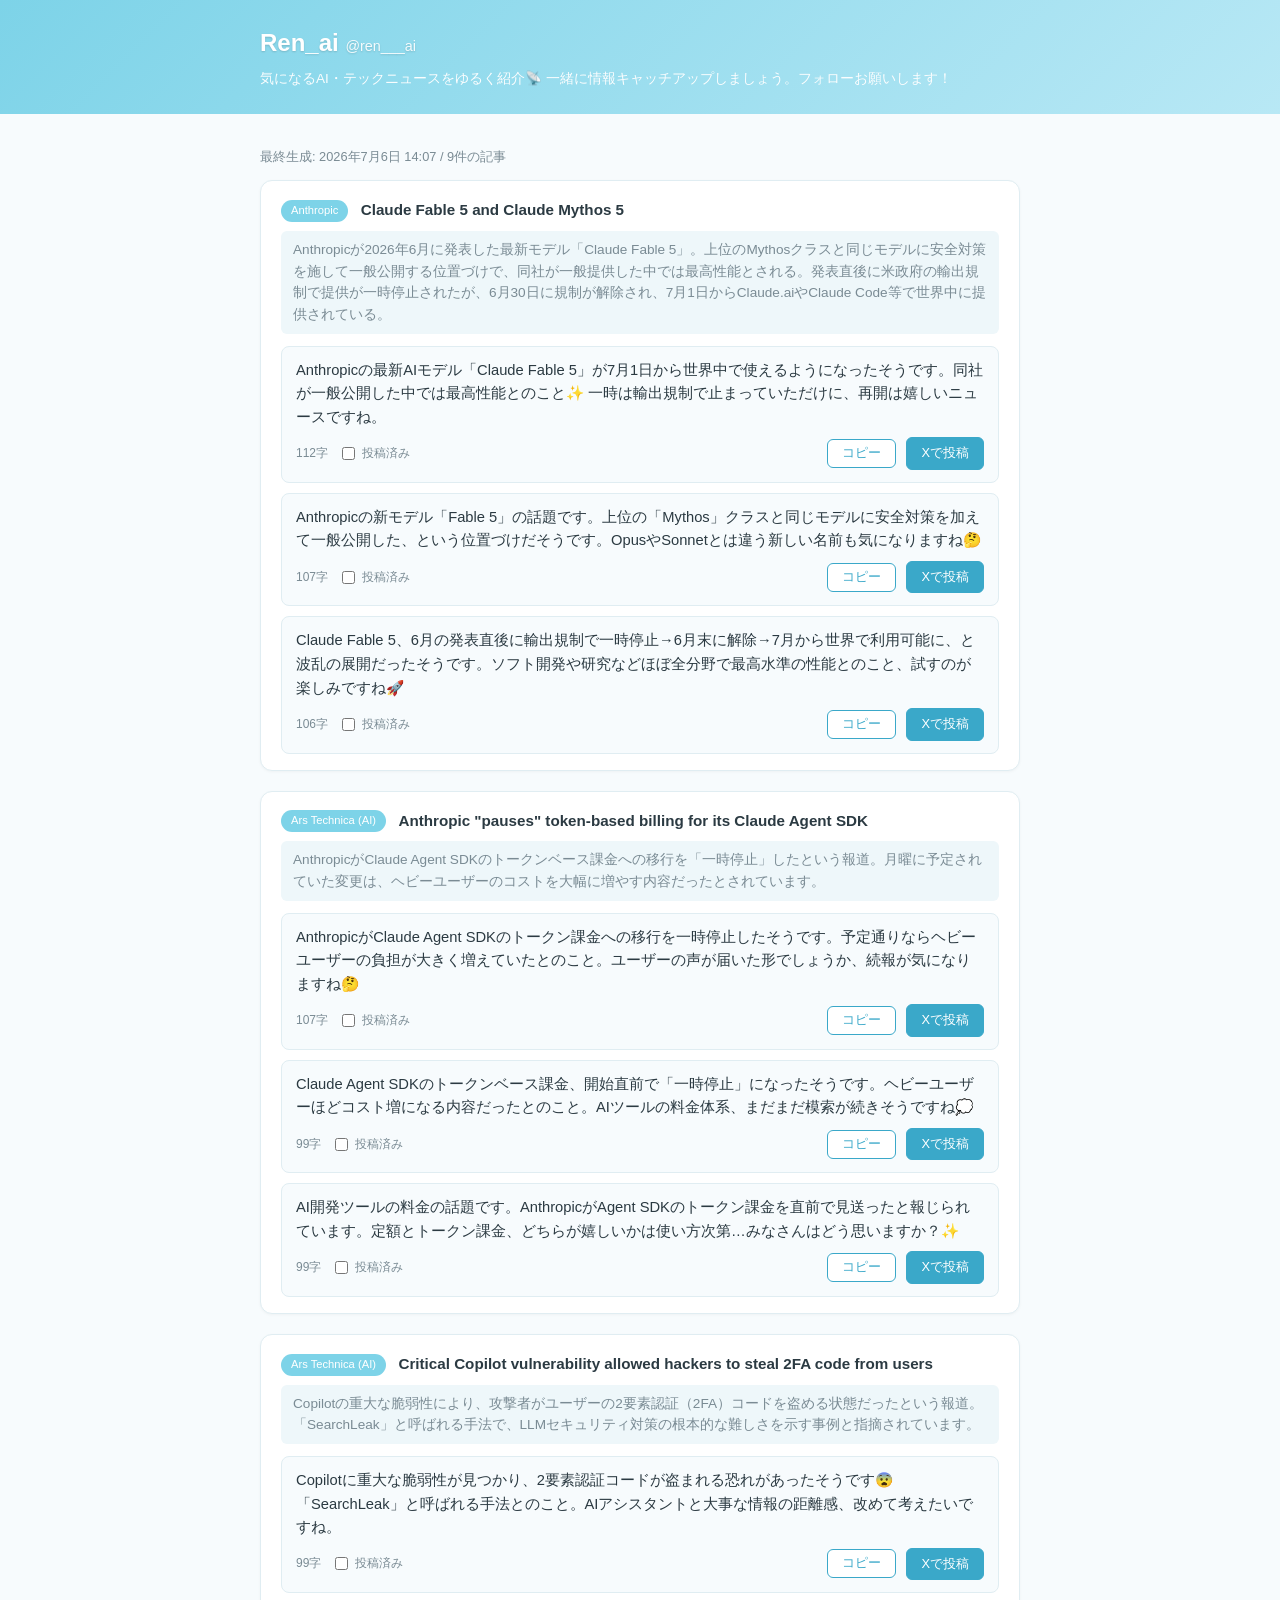
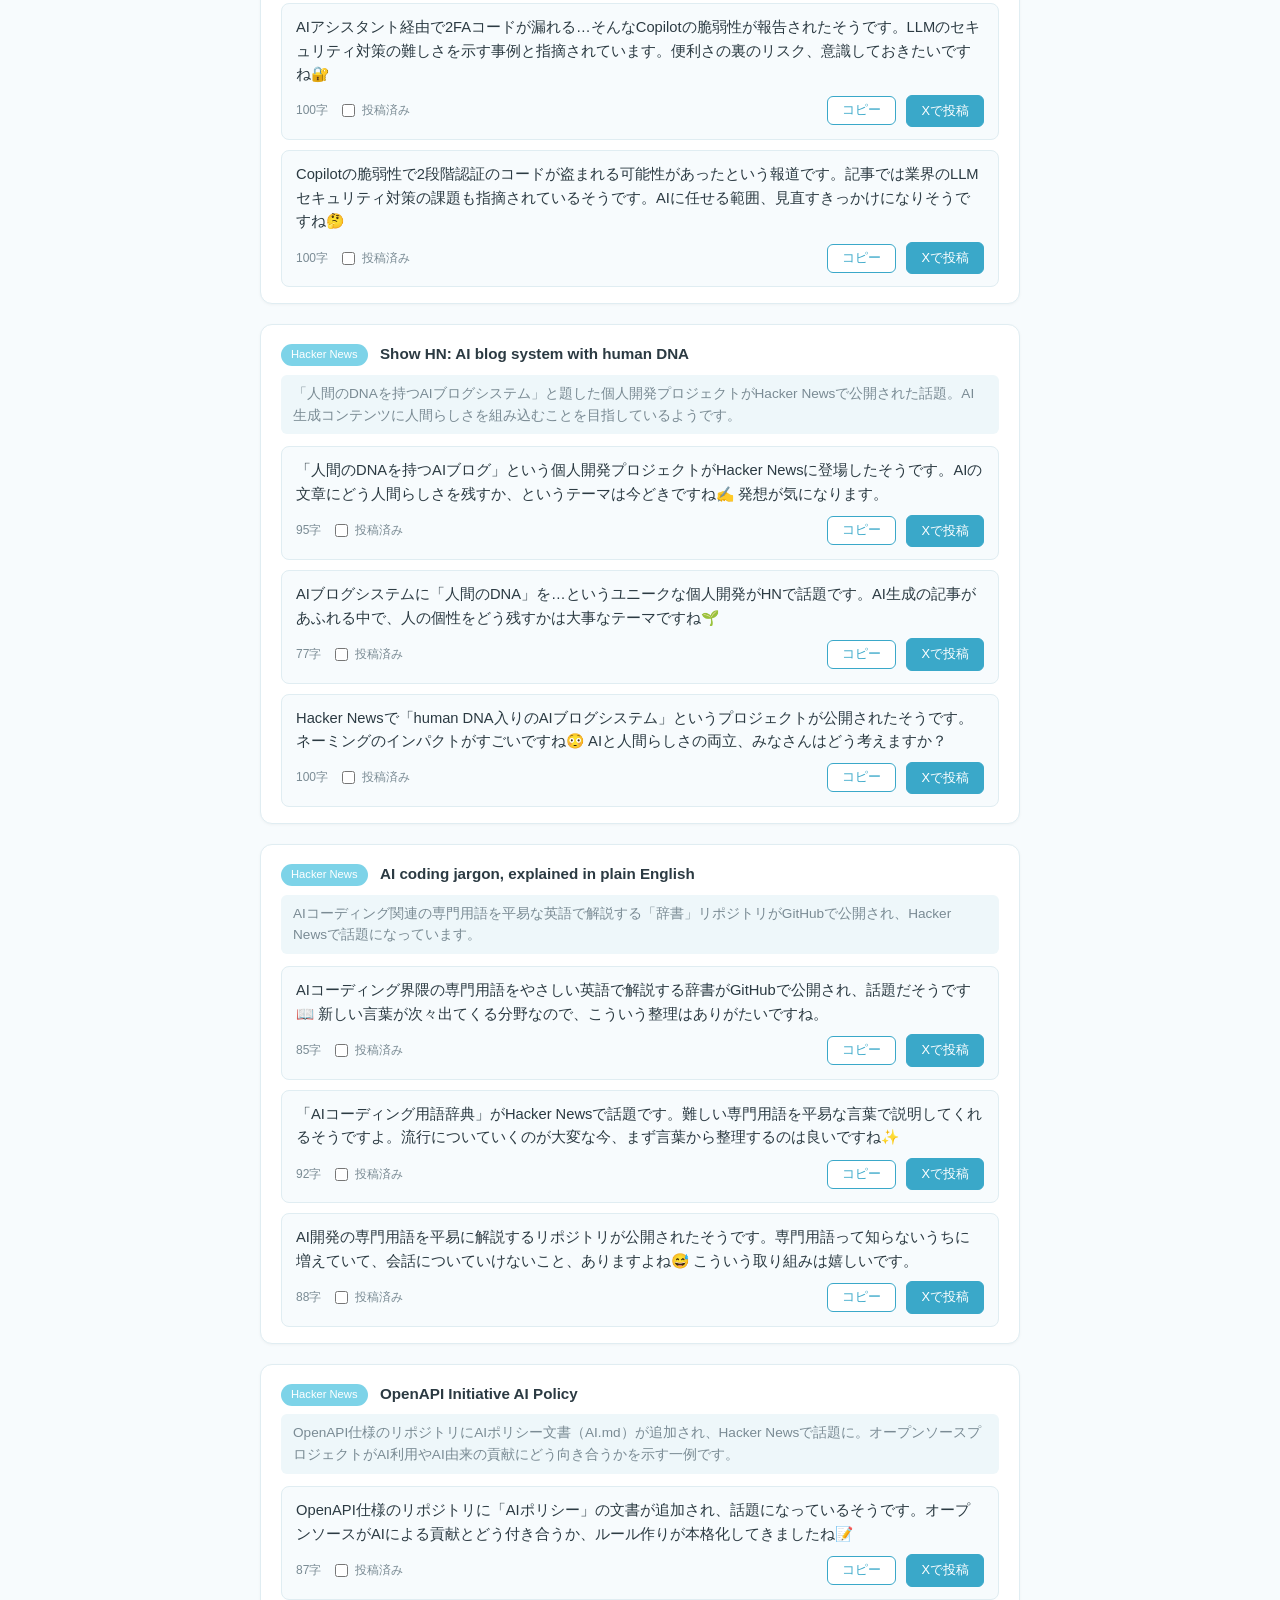
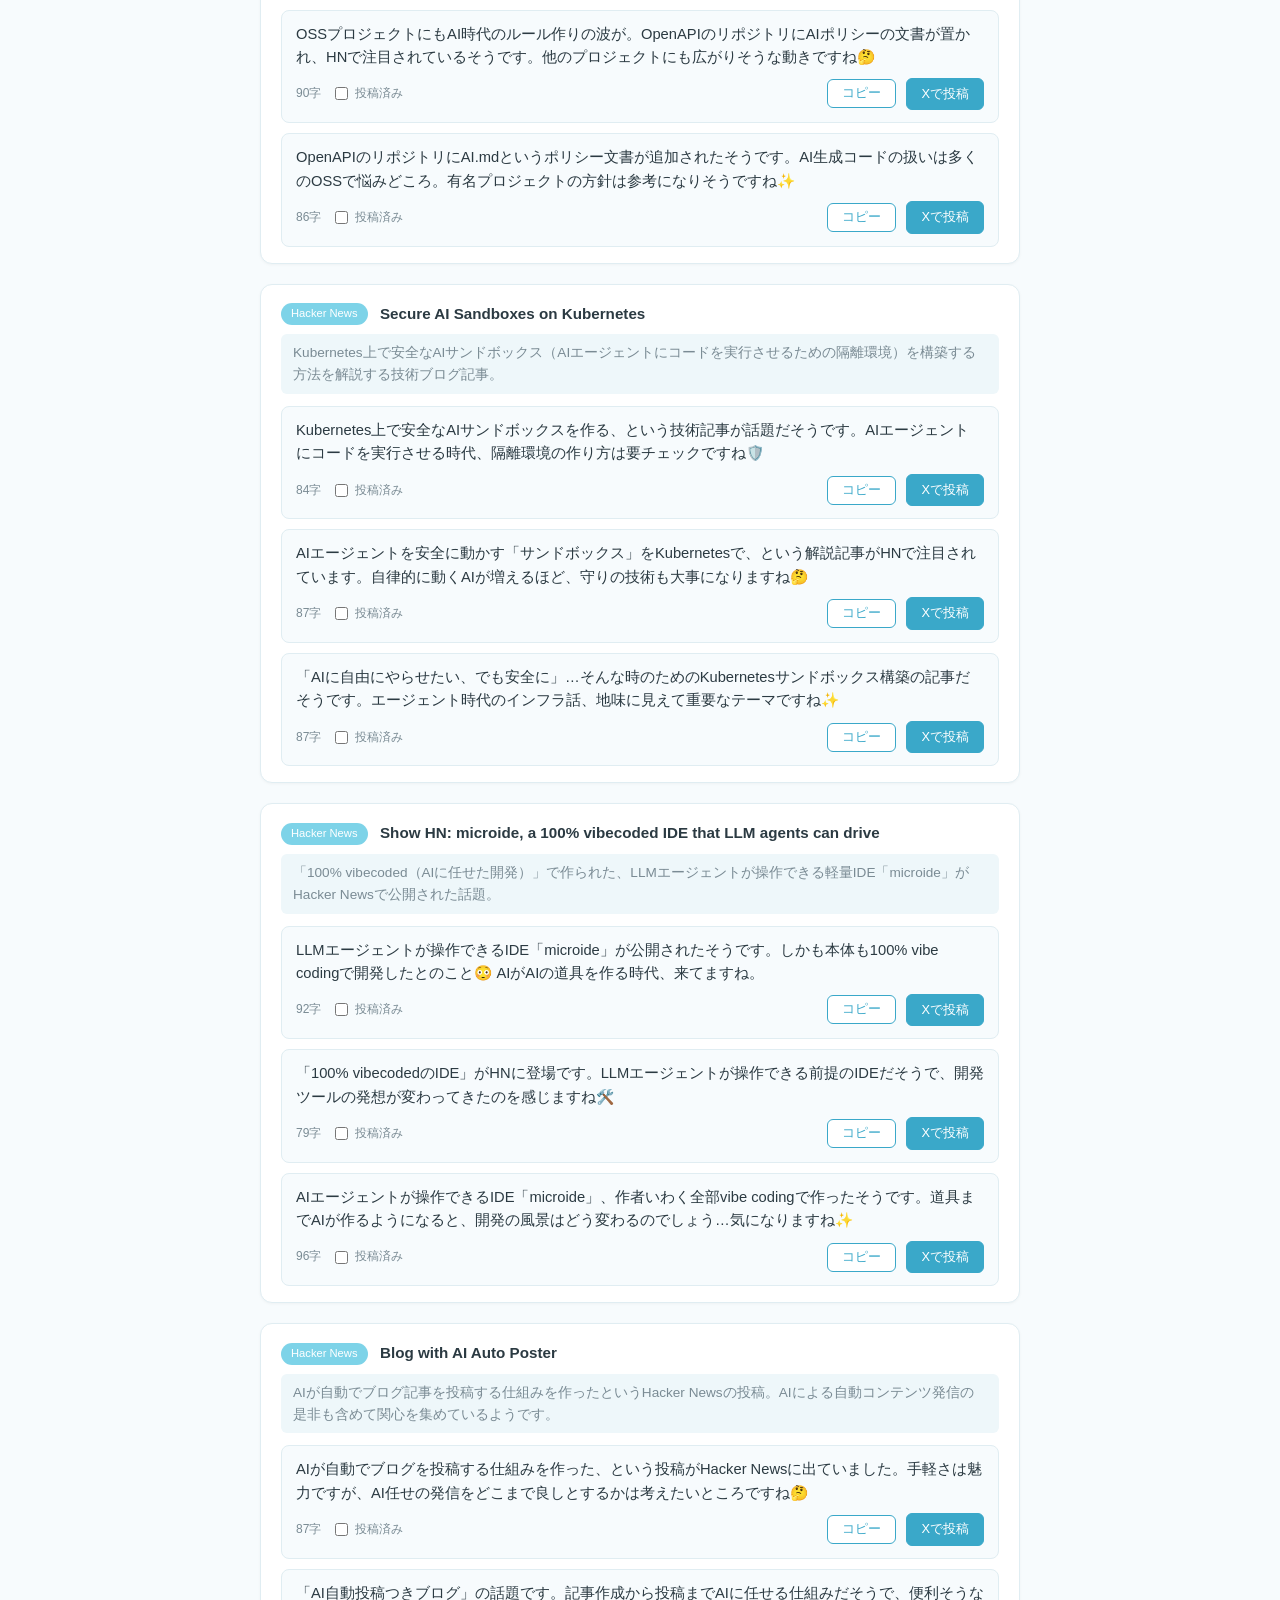
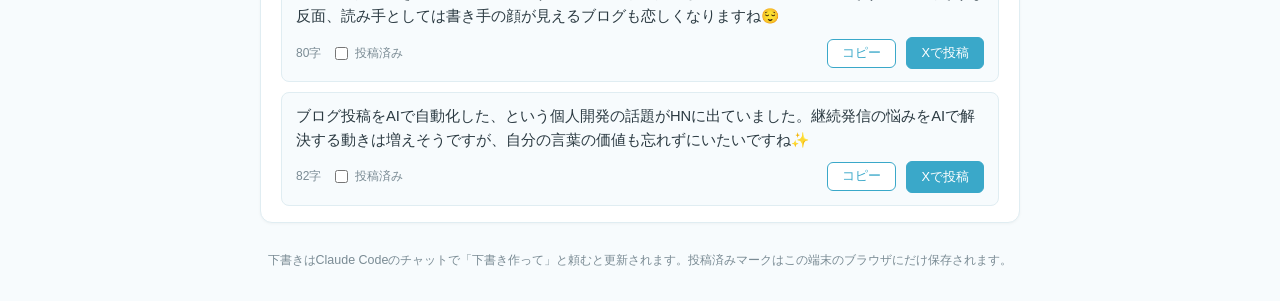
==== commit f685b4be: "下書き追加: Claude Fable 5の話題 Co-Authored-By: Claude Fable 5 <noreply@anthropic.com> Claude-Session: http" ====
--- a/docs/index.html
+++ b/docs/index.html
@@ -16,9 +16,58 @@
 
 <main>
   
-    <p class="meta">最終生成: 2026年7月6日 00:22 / 8件の記事</p>
+    <p class="meta">最終生成: 2026年7月6日 14:07 / 9件の記事</p>
 
     <div class="articles">
+      
+      <section class="article-card">
+        <div class="article-head">
+          <span class="source-badge">Anthropic</span>
+          <a href="https://www.anthropic.com/news/claude-fable-5-mythos-5" target="_blank" rel="noopener" class="article-title">Claude Fable 5 and Claude Mythos 5</a>
+          
+          <p class="summary-ja">Anthropicが2026年6月に発表した最新モデル「Claude Fable 5」。上位のMythosクラスと同じモデルに安全対策を施して一般公開する位置づけで、同社が一般提供した中では最高性能とされる。発表直後に米政府の輸出規制で提供が一時停止されたが、6月30日に規制が解除され、7月1日からClaude.aiやClaude Code等で世界中に提供されている。</p>
+          
+        </div>
+
+        
+
+        <div class="drafts">
+          
+          <div class="draft" data-draft-key="https://www.anthropic.com/news/claude-fable-5-mythos-5#1">
+            <p class="draft-text">Anthropicの最新AIモデル「Claude Fable 5」が7月1日から世界中で使えるようになったそうです。同社が一般公開した中では最高性能とのこと✨ 一時は輸出規制で止まっていただけに、再開は嬉しいニュースですね。</p>
+            <div class="draft-footer">
+              <span class="char-count">112字</span>
+              <label class="used-label"><input type="checkbox" class="used-check">投稿済み</label>
+              <span class="spacer"></span>
+              <button class="copy-btn" data-text="Anthropicの最新AIモデル「Claude Fable 5」が7月1日から世界中で使えるようになったそうです。同社が一般公開した中では最高性能とのこと✨ 一時は輸出規制で止まっていただけに、再開は嬉しいニュースですね。">コピー</button>
+              <a class="post-btn" data-text="Anthropicの最新AIモデル「Claude Fable 5」が7月1日から世界中で使えるようになったそうです。同社が一般公開した中では最高性能とのこと✨ 一時は輸出規制で止まっていただけに、再開は嬉しいニュースですね。" data-url="https://www.anthropic.com/news/claude-fable-5-mythos-5" href="#" target="_blank" rel="noopener">Xで投稿</a>
+            </div>
+          </div>
+          
+          <div class="draft" data-draft-key="https://www.anthropic.com/news/claude-fable-5-mythos-5#2">
+            <p class="draft-text">Anthropicの新モデル「Fable 5」の話題です。上位の「Mythos」クラスと同じモデルに安全対策を加えて一般公開した、という位置づけだそうです。OpusやSonnetとは違う新しい名前も気になりますね🤔</p>
+            <div class="draft-footer">
+              <span class="char-count">107字</span>
+              <label class="used-label"><input type="checkbox" class="used-check">投稿済み</label>
+              <span class="spacer"></span>
+              <button class="copy-btn" data-text="Anthropicの新モデル「Fable 5」の話題です。上位の「Mythos」クラスと同じモデルに安全対策を加えて一般公開した、という位置づけだそうです。OpusやSonnetとは違う新しい名前も気になりますね🤔">コピー</button>
+              <a class="post-btn" data-text="Anthropicの新モデル「Fable 5」の話題です。上位の「Mythos」クラスと同じモデルに安全対策を加えて一般公開した、という位置づけだそうです。OpusやSonnetとは違う新しい名前も気になりますね🤔" data-url="https://www.anthropic.com/news/claude-fable-5-mythos-5" href="#" target="_blank" rel="noopener">Xで投稿</a>
+            </div>
+          </div>
+          
+          <div class="draft" data-draft-key="https://www.anthropic.com/news/claude-fable-5-mythos-5#3">
+            <p class="draft-text">Claude Fable 5、6月の発表直後に輸出規制で一時停止→6月末に解除→7月から世界で利用可能に、と波乱の展開だったそうです。ソフト開発や研究などほぼ全分野で最高水準の性能とのこと、試すのが楽しみですね🚀</p>
+            <div class="draft-footer">
+              <span class="char-count">106字</span>
+              <label class="used-label"><input type="checkbox" class="used-check">投稿済み</label>
+              <span class="spacer"></span>
+              <button class="copy-btn" data-text="Claude Fable 5、6月の発表直後に輸出規制で一時停止→6月末に解除→7月から世界で利用可能に、と波乱の展開だったそうです。ソフト開発や研究などほぼ全分野で最高水準の性能とのこと、試すのが楽しみですね🚀">コピー</button>
+              <a class="post-btn" data-text="Claude Fable 5、6月の発表直後に輸出規制で一時停止→6月末に解除→7月から世界で利用可能に、と波乱の展開だったそうです。ソフト開発や研究などほぼ全分野で最高水準の性能とのこと、試すのが楽しみですね🚀" data-url="https://www.anthropic.com/news/claude-fable-5-mythos-5" href="#" target="_blank" rel="noopener">Xで投稿</a>
+            </div>
+          </div>
+          
+        </div>
+      </section>
       
       <section class="article-card">
         <div class="article-head">
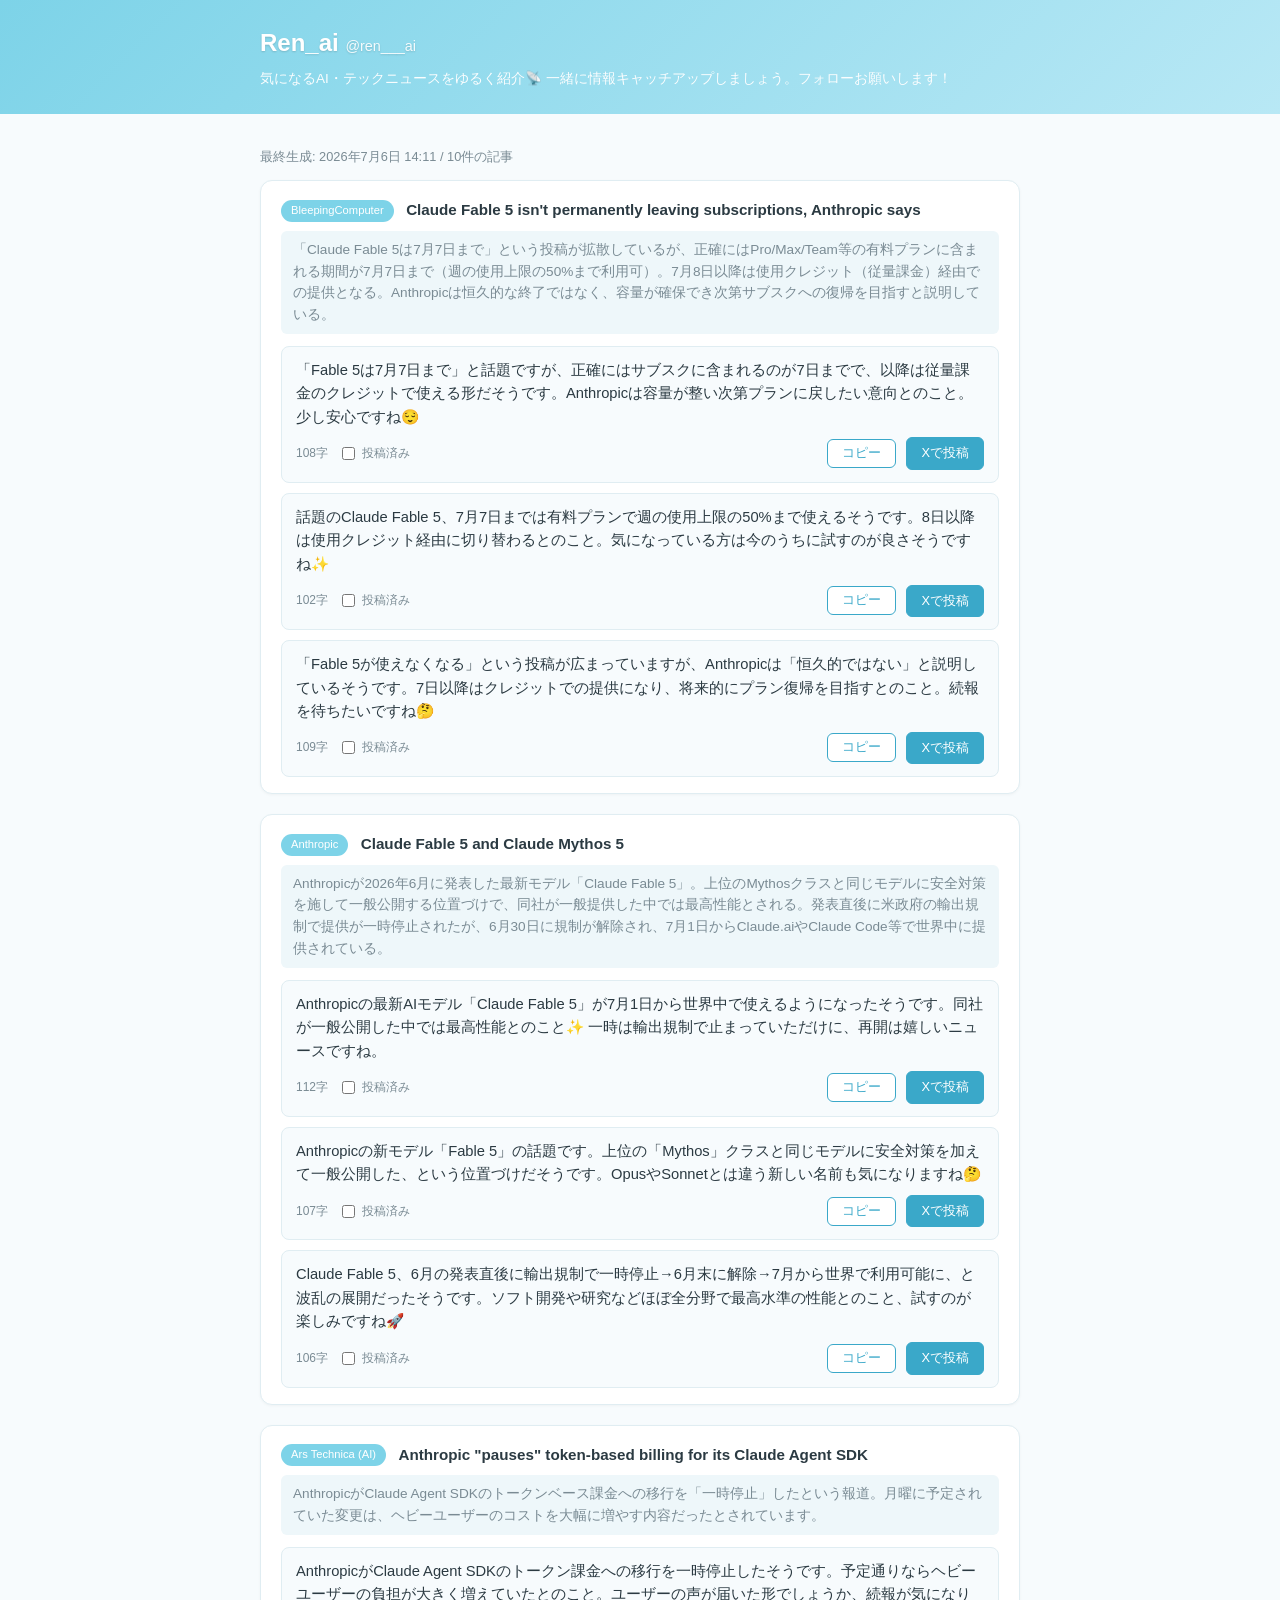
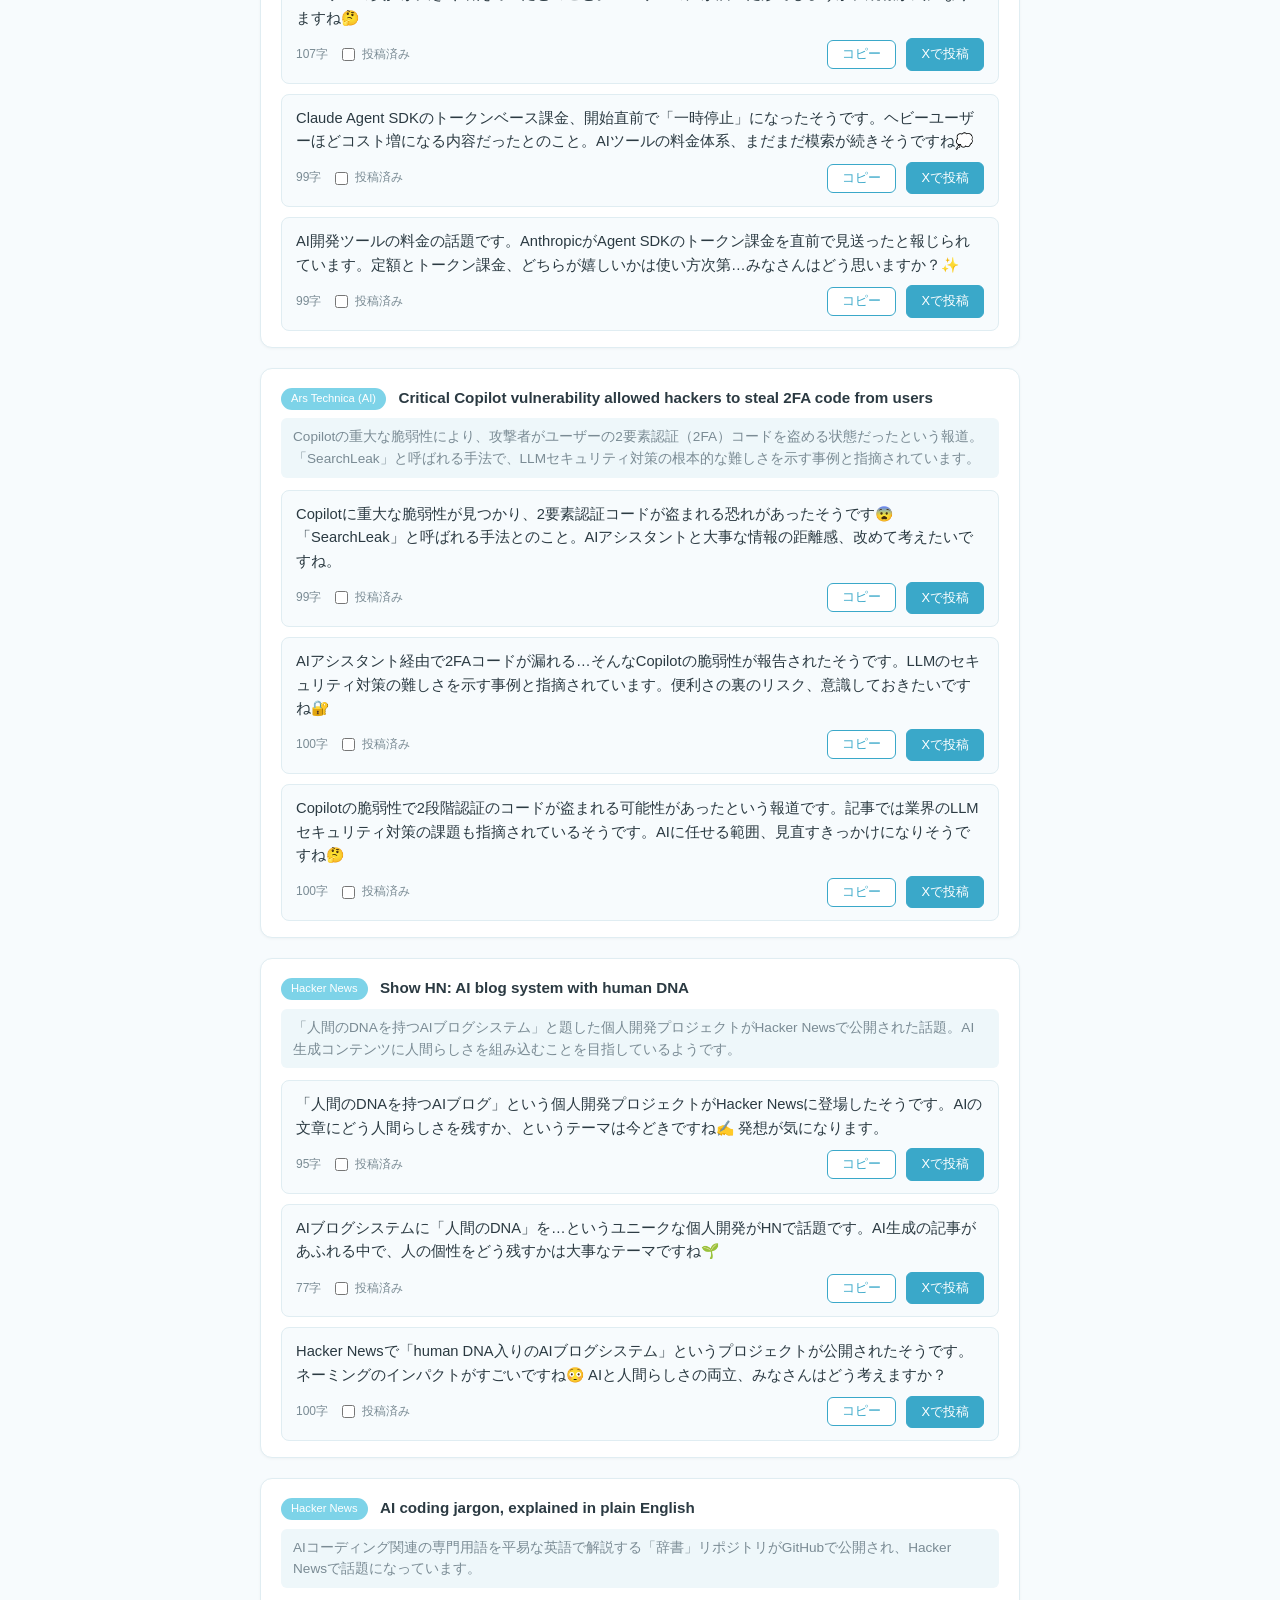
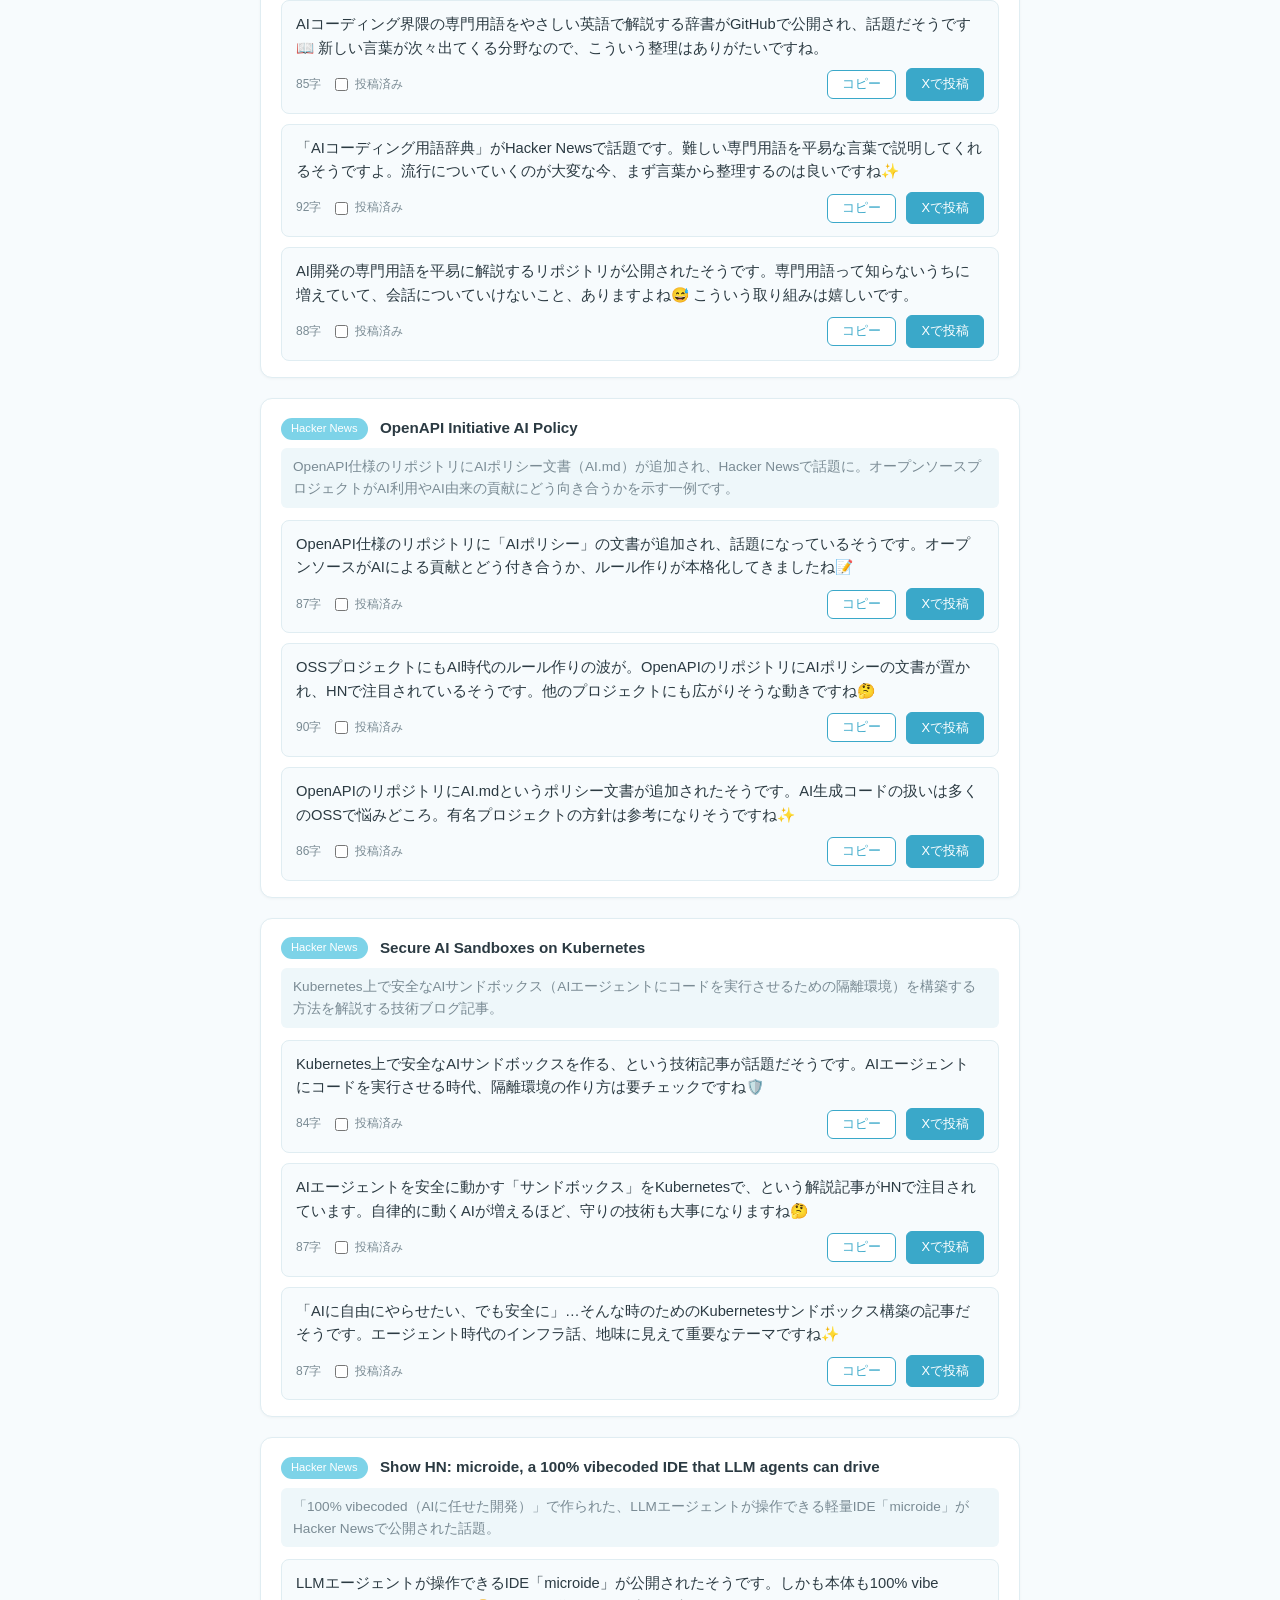
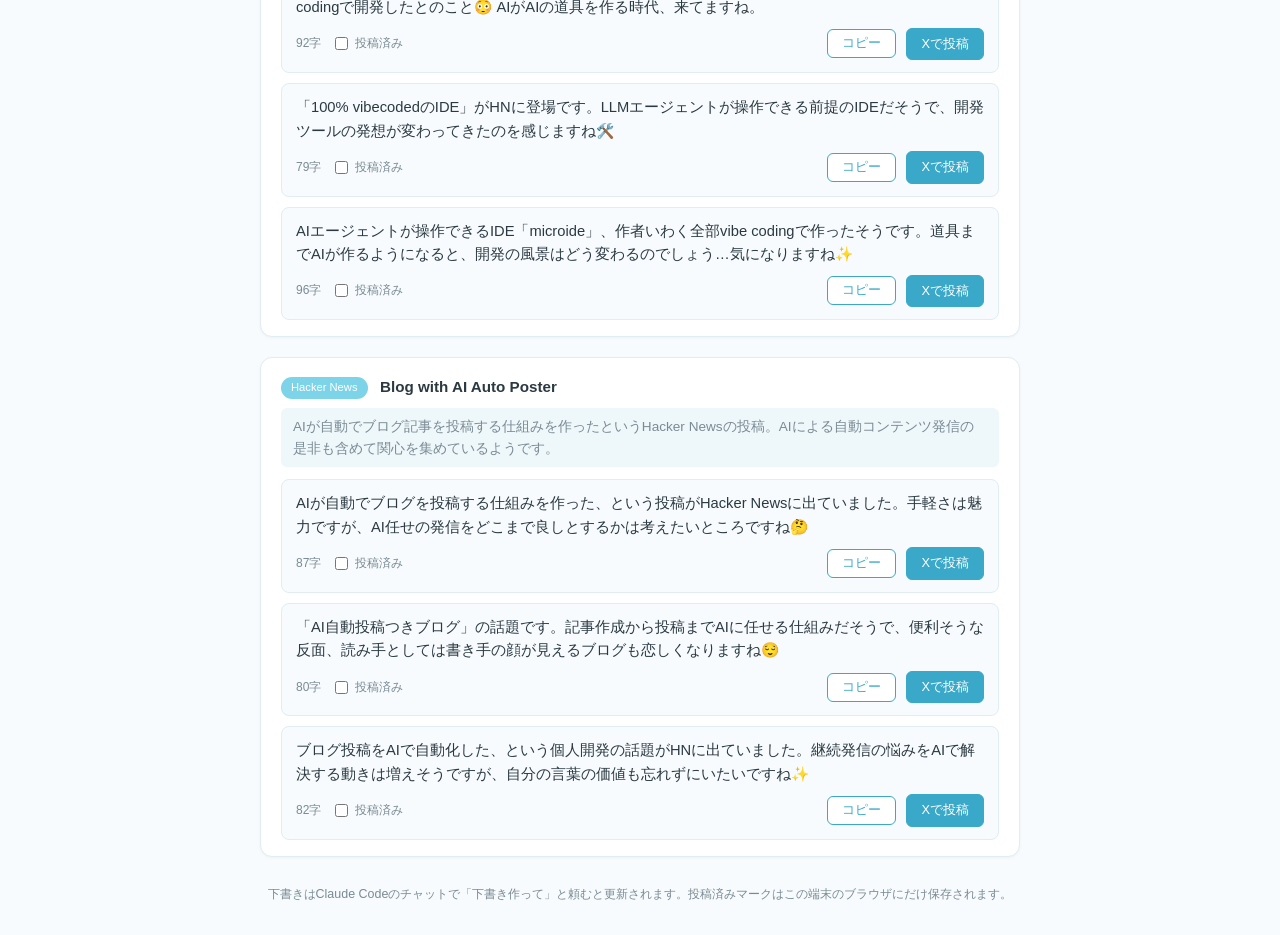
==== commit 336c3062: "下書き追加: Fable 5のサブスク提供は7/7まで（クレジットでは継続）の話題 Co-Authored-By: Claude Fable 5 <noreply@anthropic.com> Cla" ====
--- a/docs/index.html
+++ b/docs/index.html
@@ -16,9 +16,58 @@
 
 <main>
   
-    <p class="meta">最終生成: 2026年7月6日 14:07 / 9件の記事</p>
+    <p class="meta">最終生成: 2026年7月6日 14:11 / 10件の記事</p>
 
     <div class="articles">
+      
+      <section class="article-card">
+        <div class="article-head">
+          <span class="source-badge">BleepingComputer</span>
+          <a href="https://www.bleepingcomputer.com/news/artificial-intelligence/claude-fable-5-isnt-permanently-leaving-subscriptions-anthropic-says/" target="_blank" rel="noopener" class="article-title">Claude Fable 5 isn't permanently leaving subscriptions, Anthropic says</a>
+          
+          <p class="summary-ja">「Claude Fable 5は7月7日まで」という投稿が拡散しているが、正確にはPro/Max/Team等の有料プランに含まれる期間が7月7日まで（週の使用上限の50%まで利用可）。7月8日以降は使用クレジット（従量課金）経由での提供となる。Anthropicは恒久的な終了ではなく、容量が確保でき次第サブスクへの復帰を目指すと説明している。</p>
+          
+        </div>
+
+        
+
+        <div class="drafts">
+          
+          <div class="draft" data-draft-key="https://www.bleepingcomputer.com/news/artificial-intelligence/claude-fable-5-isnt-permanently-leaving-subscriptions-anthropic-says/#1">
+            <p class="draft-text">「Fable 5は7月7日まで」と話題ですが、正確にはサブスクに含まれるのが7日までで、以降は従量課金のクレジットで使える形だそうです。Anthropicは容量が整い次第プランに戻したい意向とのこと。少し安心ですね😌</p>
+            <div class="draft-footer">
+              <span class="char-count">108字</span>
+              <label class="used-label"><input type="checkbox" class="used-check">投稿済み</label>
+              <span class="spacer"></span>
+              <button class="copy-btn" data-text="「Fable 5は7月7日まで」と話題ですが、正確にはサブスクに含まれるのが7日までで、以降は従量課金のクレジットで使える形だそうです。Anthropicは容量が整い次第プランに戻したい意向とのこと。少し安心ですね😌">コピー</button>
+              <a class="post-btn" data-text="「Fable 5は7月7日まで」と話題ですが、正確にはサブスクに含まれるのが7日までで、以降は従量課金のクレジットで使える形だそうです。Anthropicは容量が整い次第プランに戻したい意向とのこと。少し安心ですね😌" data-url="https://www.bleepingcomputer.com/news/artificial-intelligence/claude-fable-5-isnt-permanently-leaving-subscriptions-anthropic-says/" href="#" target="_blank" rel="noopener">Xで投稿</a>
+            </div>
+          </div>
+          
+          <div class="draft" data-draft-key="https://www.bleepingcomputer.com/news/artificial-intelligence/claude-fable-5-isnt-permanently-leaving-subscriptions-anthropic-says/#2">
+            <p class="draft-text">話題のClaude Fable 5、7月7日までは有料プランで週の使用上限の50%まで使えるそうです。8日以降は使用クレジット経由に切り替わるとのこと。気になっている方は今のうちに試すのが良さそうですね✨</p>
+            <div class="draft-footer">
+              <span class="char-count">102字</span>
+              <label class="used-label"><input type="checkbox" class="used-check">投稿済み</label>
+              <span class="spacer"></span>
+              <button class="copy-btn" data-text="話題のClaude Fable 5、7月7日までは有料プランで週の使用上限の50%まで使えるそうです。8日以降は使用クレジット経由に切り替わるとのこと。気になっている方は今のうちに試すのが良さそうですね✨">コピー</button>
+              <a class="post-btn" data-text="話題のClaude Fable 5、7月7日までは有料プランで週の使用上限の50%まで使えるそうです。8日以降は使用クレジット経由に切り替わるとのこと。気になっている方は今のうちに試すのが良さそうですね✨" data-url="https://www.bleepingcomputer.com/news/artificial-intelligence/claude-fable-5-isnt-permanently-leaving-subscriptions-anthropic-says/" href="#" target="_blank" rel="noopener">Xで投稿</a>
+            </div>
+          </div>
+          
+          <div class="draft" data-draft-key="https://www.bleepingcomputer.com/news/artificial-intelligence/claude-fable-5-isnt-permanently-leaving-subscriptions-anthropic-says/#3">
+            <p class="draft-text">「Fable 5が使えなくなる」という投稿が広まっていますが、Anthropicは「恒久的ではない」と説明しているそうです。7日以降はクレジットでの提供になり、将来的にプラン復帰を目指すとのこと。続報を待ちたいですね🤔</p>
+            <div class="draft-footer">
+              <span class="char-count">109字</span>
+              <label class="used-label"><input type="checkbox" class="used-check">投稿済み</label>
+              <span class="spacer"></span>
+              <button class="copy-btn" data-text="「Fable 5が使えなくなる」という投稿が広まっていますが、Anthropicは「恒久的ではない」と説明しているそうです。7日以降はクレジットでの提供になり、将来的にプラン復帰を目指すとのこと。続報を待ちたいですね🤔">コピー</button>
+              <a class="post-btn" data-text="「Fable 5が使えなくなる」という投稿が広まっていますが、Anthropicは「恒久的ではない」と説明しているそうです。7日以降はクレジットでの提供になり、将来的にプラン復帰を目指すとのこと。続報を待ちたいですね🤔" data-url="https://www.bleepingcomputer.com/news/artificial-intelligence/claude-fable-5-isnt-permanently-leaving-subscriptions-anthropic-says/" href="#" target="_blank" rel="noopener">Xで投稿</a>
+            </div>
+          </div>
+          
+        </div>
+      </section>
       
       <section class="article-card">
         <div class="article-head">
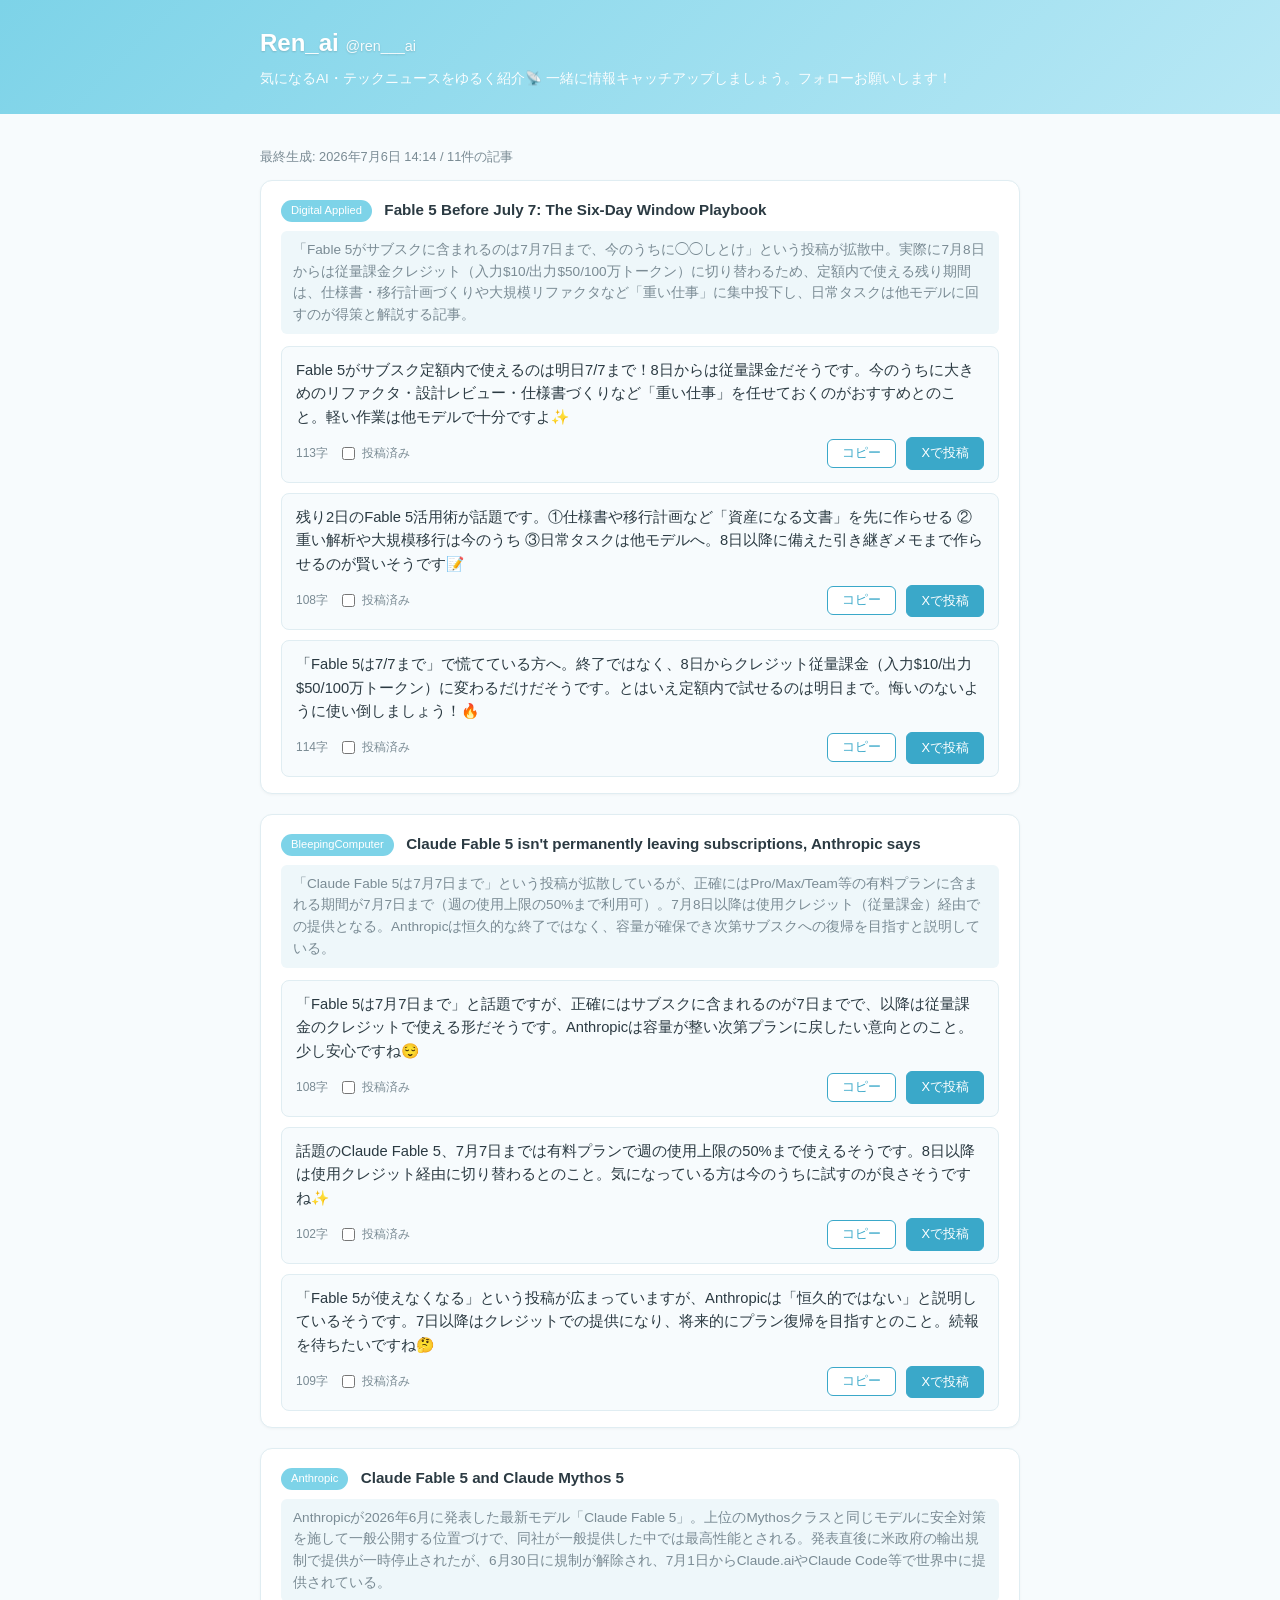
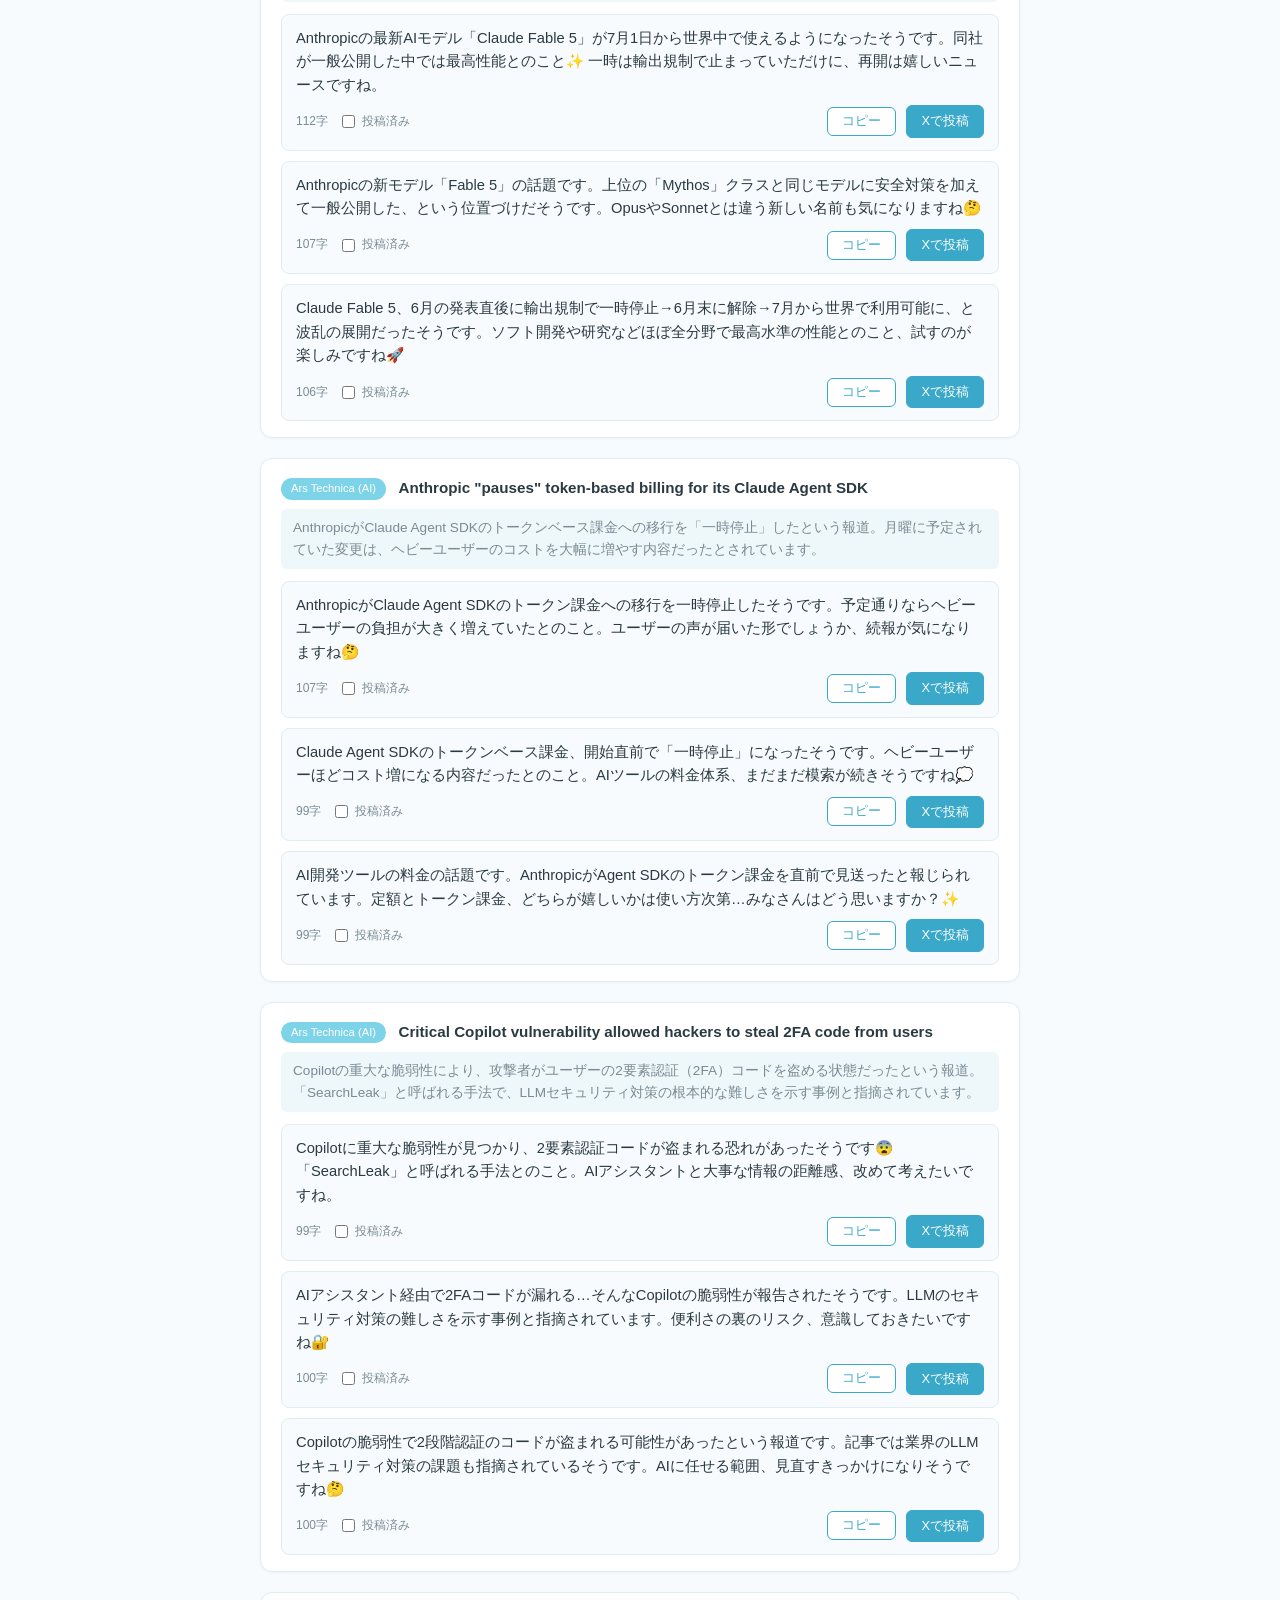
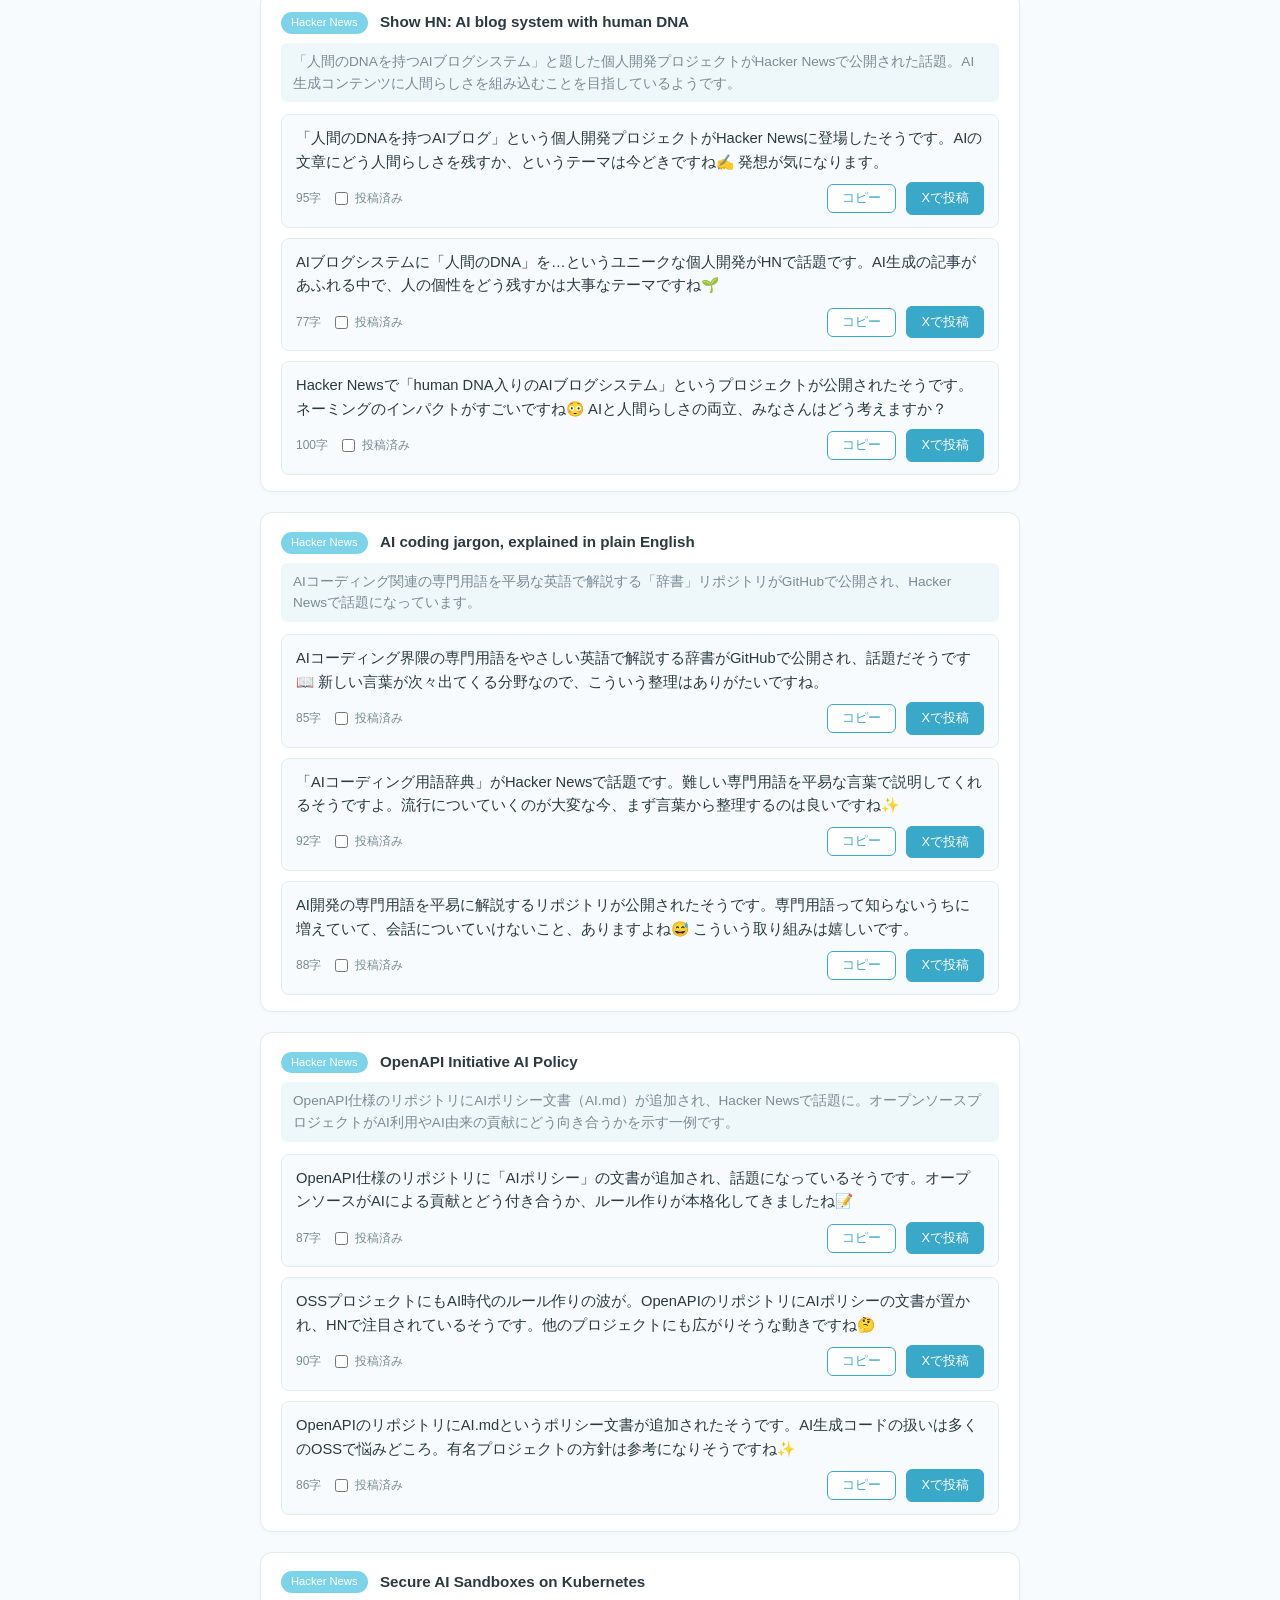
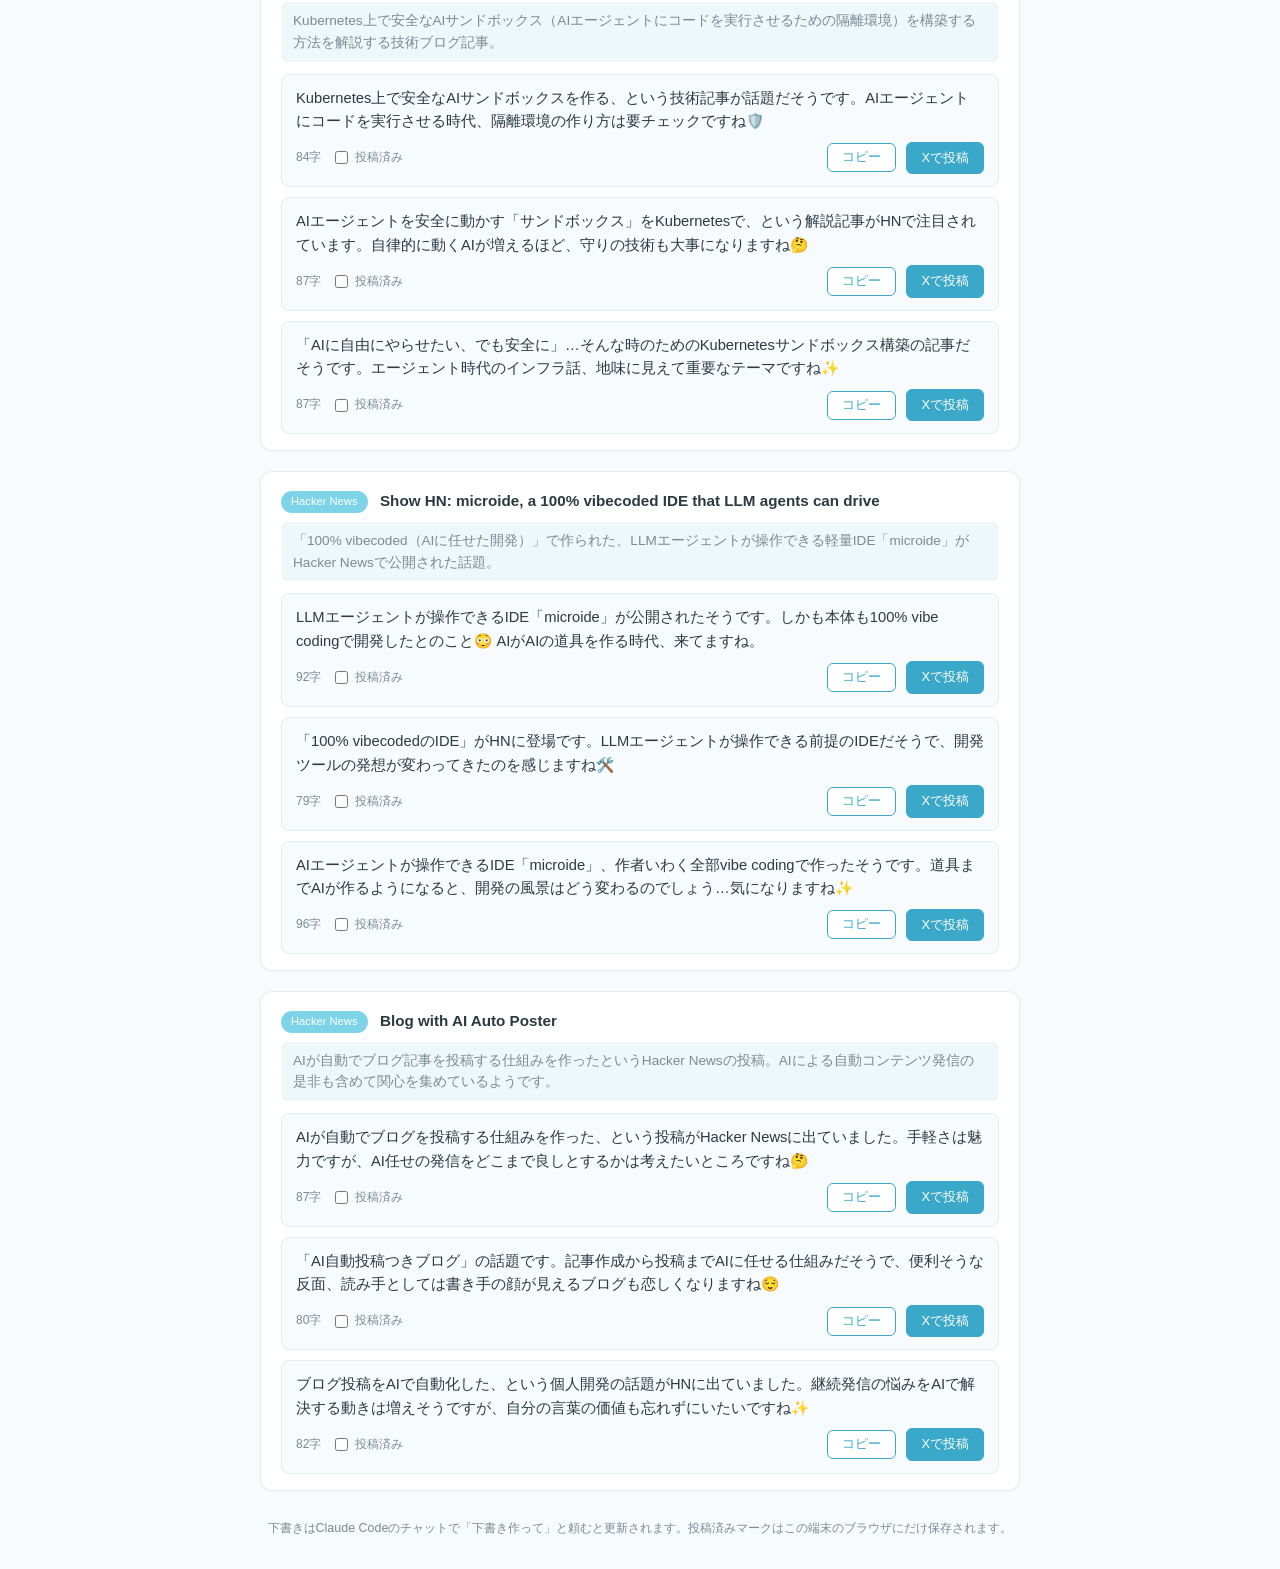
==== commit 88795249: "下書き追加: Fable 5定額提供は7/7まで・今のうちに活用の話題 Co-Authored-By: Claude Fable 5 <noreply@anthropic.com> Claude-Se" ====
--- a/docs/index.html
+++ b/docs/index.html
@@ -16,9 +16,58 @@
 
 <main>
   
-    <p class="meta">最終生成: 2026年7月6日 14:11 / 10件の記事</p>
+    <p class="meta">最終生成: 2026年7月6日 14:14 / 11件の記事</p>
 
     <div class="articles">
+      
+      <section class="article-card">
+        <div class="article-head">
+          <span class="source-badge">Digital Applied</span>
+          <a href="https://www.digitalapplied.com/blog/claude-fable-5-before-july-7-six-day-window-playbook" target="_blank" rel="noopener" class="article-title">Fable 5 Before July 7: The Six-Day Window Playbook</a>
+          
+          <p class="summary-ja">「Fable 5がサブスクに含まれるのは7月7日まで、今のうちに◯◯しとけ」という投稿が拡散中。実際に7月8日からは従量課金クレジット（入力$10/出力$50/100万トークン）に切り替わるため、定額内で使える残り期間は、仕様書・移行計画づくりや大規模リファクタなど「重い仕事」に集中投下し、日常タスクは他モデルに回すのが得策と解説する記事。</p>
+          
+        </div>
+
+        
+
+        <div class="drafts">
+          
+          <div class="draft" data-draft-key="https://www.digitalapplied.com/blog/claude-fable-5-before-july-7-six-day-window-playbook#1">
+            <p class="draft-text">Fable 5がサブスク定額内で使えるのは明日7/7まで！8日からは従量課金だそうです。今のうちに大きめのリファクタ・設計レビュー・仕様書づくりなど「重い仕事」を任せておくのがおすすめとのこと。軽い作業は他モデルで十分ですよ✨</p>
+            <div class="draft-footer">
+              <span class="char-count">113字</span>
+              <label class="used-label"><input type="checkbox" class="used-check">投稿済み</label>
+              <span class="spacer"></span>
+              <button class="copy-btn" data-text="Fable 5がサブスク定額内で使えるのは明日7/7まで！8日からは従量課金だそうです。今のうちに大きめのリファクタ・設計レビュー・仕様書づくりなど「重い仕事」を任せておくのがおすすめとのこと。軽い作業は他モデルで十分ですよ✨">コピー</button>
+              <a class="post-btn" data-text="Fable 5がサブスク定額内で使えるのは明日7/7まで！8日からは従量課金だそうです。今のうちに大きめのリファクタ・設計レビュー・仕様書づくりなど「重い仕事」を任せておくのがおすすめとのこと。軽い作業は他モデルで十分ですよ✨" data-url="https://www.digitalapplied.com/blog/claude-fable-5-before-july-7-six-day-window-playbook" href="#" target="_blank" rel="noopener">Xで投稿</a>
+            </div>
+          </div>
+          
+          <div class="draft" data-draft-key="https://www.digitalapplied.com/blog/claude-fable-5-before-july-7-six-day-window-playbook#2">
+            <p class="draft-text">残り2日のFable 5活用術が話題です。①仕様書や移行計画など「資産になる文書」を先に作らせる ②重い解析や大規模移行は今のうち ③日常タスクは他モデルへ。8日以降に備えた引き継ぎメモまで作らせるのが賢いそうです📝</p>
+            <div class="draft-footer">
+              <span class="char-count">108字</span>
+              <label class="used-label"><input type="checkbox" class="used-check">投稿済み</label>
+              <span class="spacer"></span>
+              <button class="copy-btn" data-text="残り2日のFable 5活用術が話題です。①仕様書や移行計画など「資産になる文書」を先に作らせる ②重い解析や大規模移行は今のうち ③日常タスクは他モデルへ。8日以降に備えた引き継ぎメモまで作らせるのが賢いそうです📝">コピー</button>
+              <a class="post-btn" data-text="残り2日のFable 5活用術が話題です。①仕様書や移行計画など「資産になる文書」を先に作らせる ②重い解析や大規模移行は今のうち ③日常タスクは他モデルへ。8日以降に備えた引き継ぎメモまで作らせるのが賢いそうです📝" data-url="https://www.digitalapplied.com/blog/claude-fable-5-before-july-7-six-day-window-playbook" href="#" target="_blank" rel="noopener">Xで投稿</a>
+            </div>
+          </div>
+          
+          <div class="draft" data-draft-key="https://www.digitalapplied.com/blog/claude-fable-5-before-july-7-six-day-window-playbook#3">
+            <p class="draft-text">「Fable 5は7/7まで」で慌てている方へ。終了ではなく、8日からクレジット従量課金（入力$10/出力$50/100万トークン）に変わるだけだそうです。とはいえ定額内で試せるのは明日まで。悔いのないように使い倒しましょう！🔥</p>
+            <div class="draft-footer">
+              <span class="char-count">114字</span>
+              <label class="used-label"><input type="checkbox" class="used-check">投稿済み</label>
+              <span class="spacer"></span>
+              <button class="copy-btn" data-text="「Fable 5は7/7まで」で慌てている方へ。終了ではなく、8日からクレジット従量課金（入力$10/出力$50/100万トークン）に変わるだけだそうです。とはいえ定額内で試せるのは明日まで。悔いのないように使い倒しましょう！🔥">コピー</button>
+              <a class="post-btn" data-text="「Fable 5は7/7まで」で慌てている方へ。終了ではなく、8日からクレジット従量課金（入力$10/出力$50/100万トークン）に変わるだけだそうです。とはいえ定額内で試せるのは明日まで。悔いのないように使い倒しましょう！🔥" data-url="https://www.digitalapplied.com/blog/claude-fable-5-before-july-7-six-day-window-playbook" href="#" target="_blank" rel="noopener">Xで投稿</a>
+            </div>
+          </div>
+          
+        </div>
+      </section>
       
       <section class="article-card">
         <div class="article-head">
